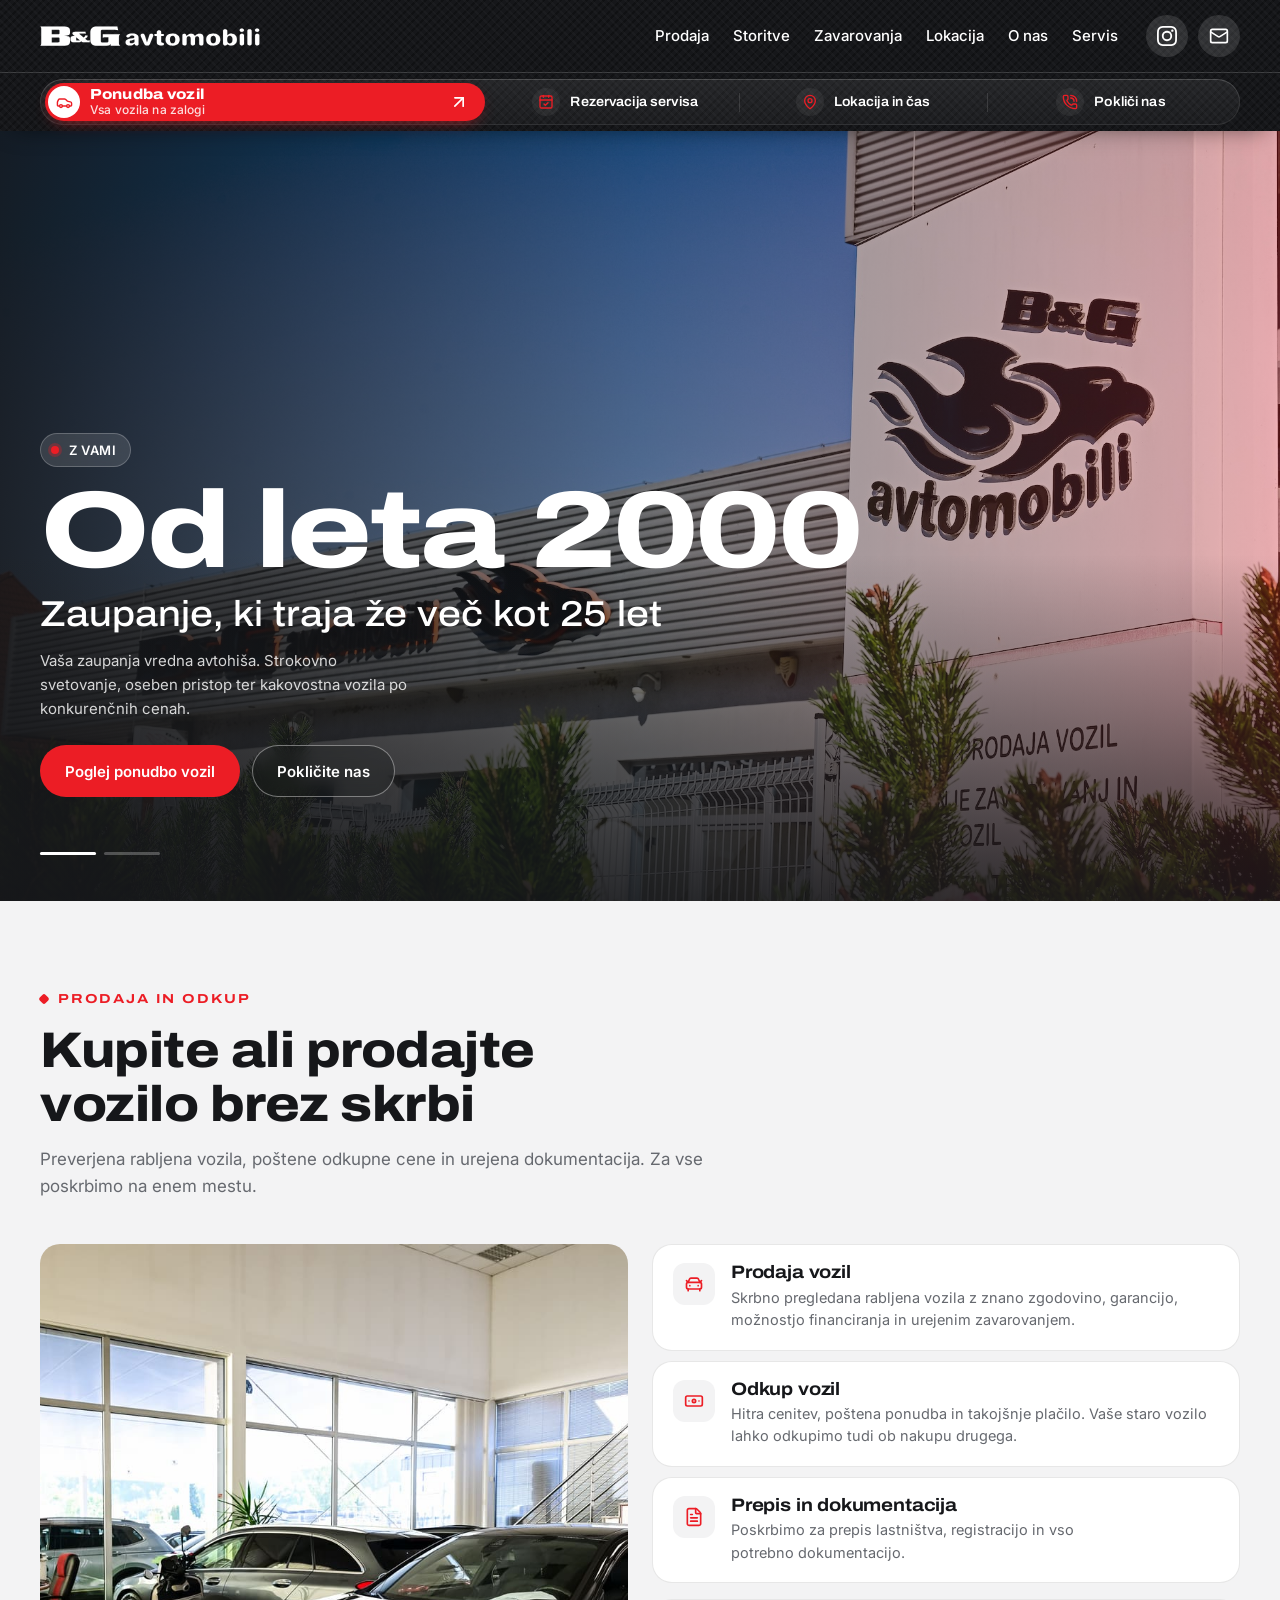
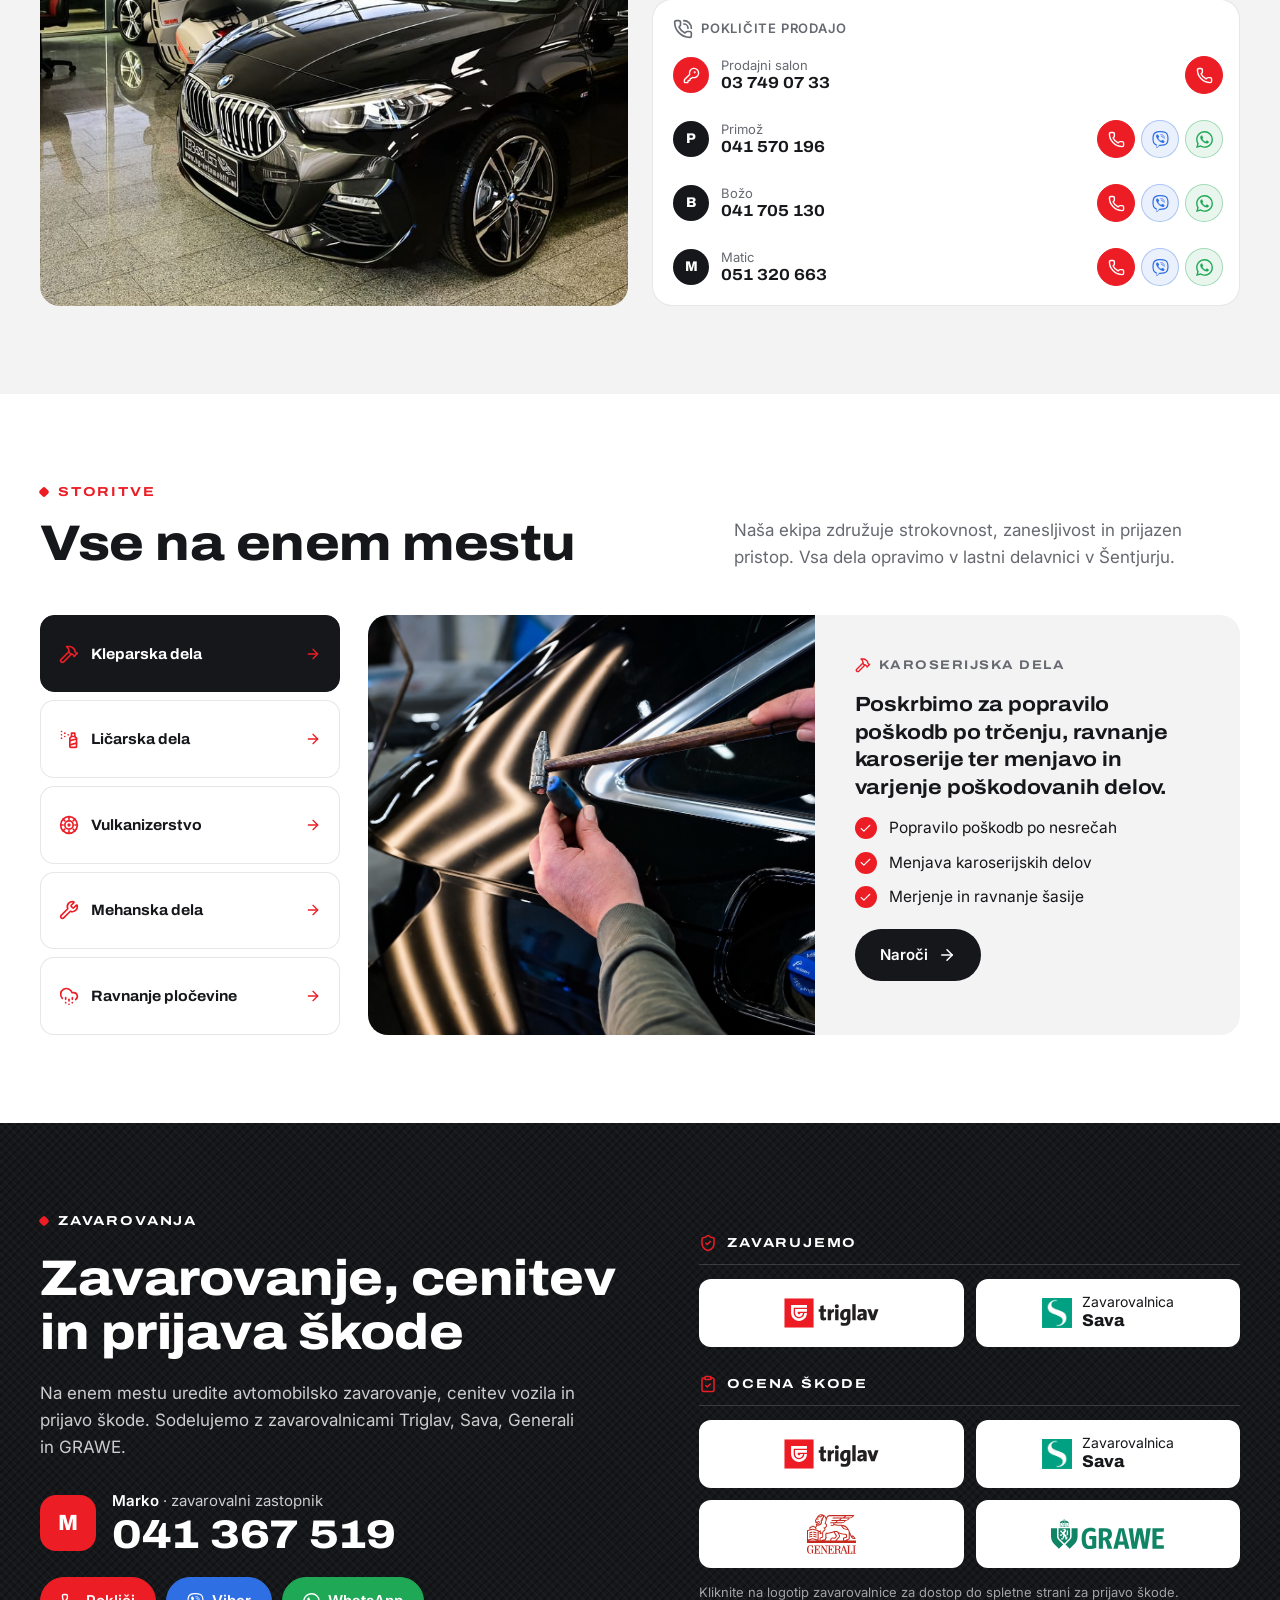
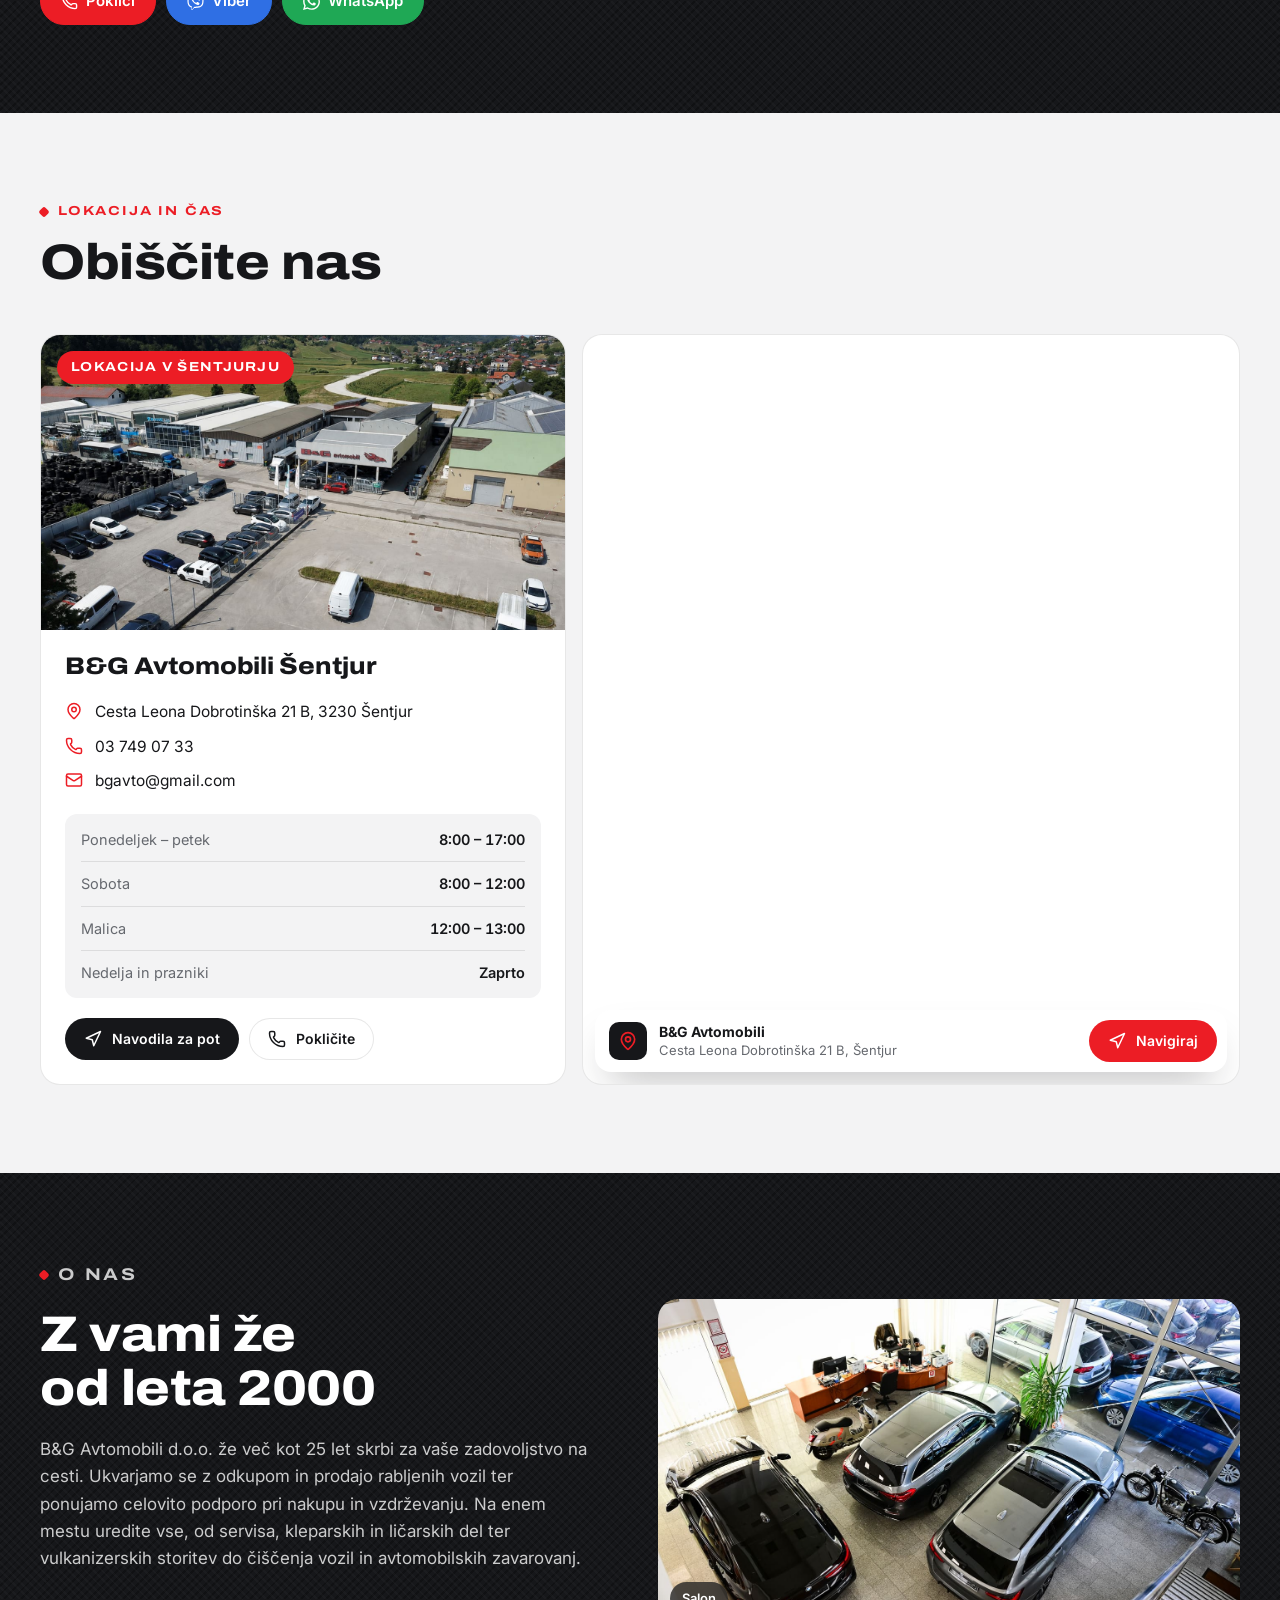
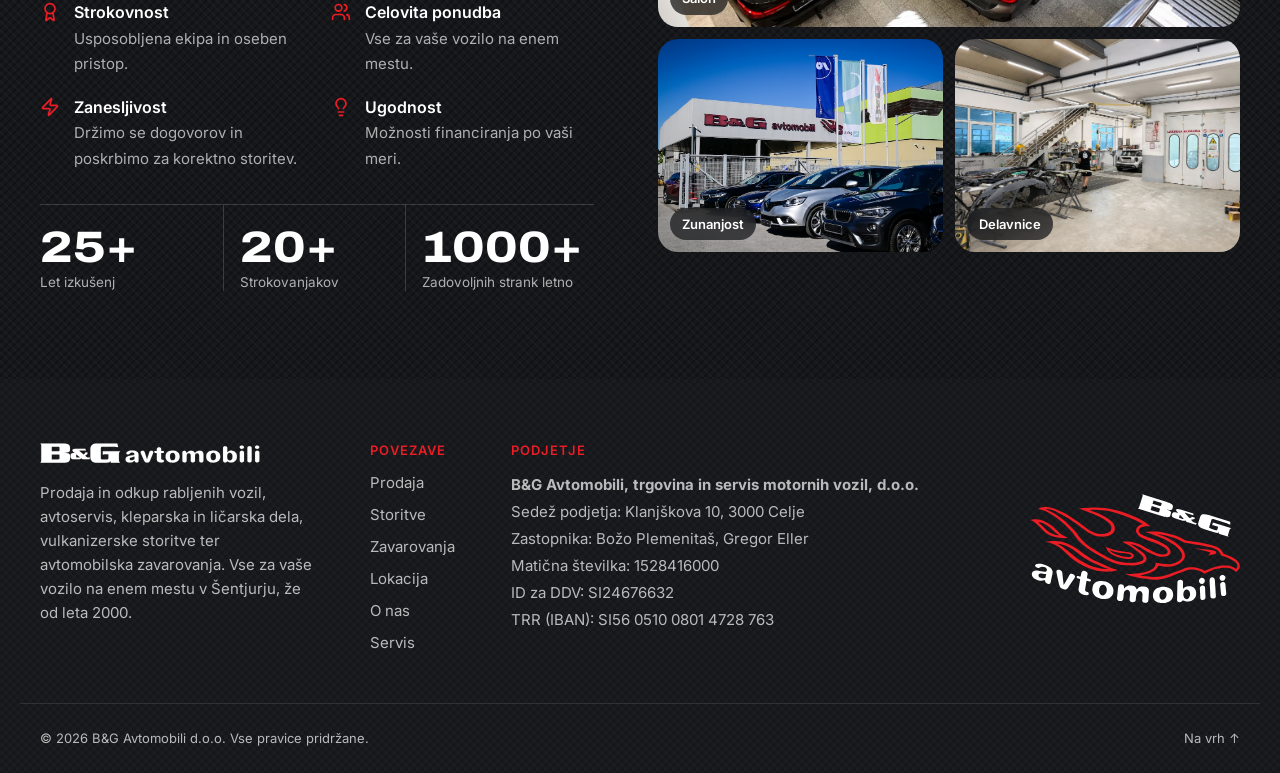
==== index.html @ 56cc9556 "888" ====
<!doctype html>
<html lang="sl">
<head>
  <meta charset="utf-8">
  <meta name="viewport" content="width=device-width, initial-scale=1">
  <title>B&amp;G Avtomobili Šentjur – prodaja, odkup, servis in zavarovanja vozil</title>
  <meta name="description" content="B&amp;G Avtomobili, Šentjur: prodaja in odkup vozil, servis, diagnostika, pnevmatike, kleparstvo in ličarstvo ter avtomobilska zavarovanja. Cesta Leona Dobrotinška 21 B, 3230 Šentjur.">
  <meta name="theme-color" content="#16171a">
  <link rel="icon" href="favicon.svg" type="image/svg+xml">
  <link rel="icon" href="favicon-32.png" sizes="32x32" type="image/png">
  <link rel="apple-touch-icon" href="apple-touch-icon.png">
  <link rel="preconnect" href="https://fonts.googleapis.com">
  <link rel="preconnect" href="https://fonts.gstatic.com" crossorigin>
  <link href="https://fonts.googleapis.com/css2?family=Archivo:wdth,wght@100..125,400..900&family=Inter:wght@400;500;600&display=swap" rel="stylesheet">
  <link rel="preload" as="image" href="img/hero-start.jpg">
  <link rel="stylesheet" href="css/styles.css?v=7">
</head>
<body>
  <a class="skip" href="#vsebina">Preskoči na vsebino</a>

  <div class="top">
    <!-- MENU -->
    <header class="site-header">
      <div class="container header-inner">
        <a href="index.html" class="brand" aria-label="B&amp;G Avtomobili – domov">
          <img src="img/bg-logo.svg" alt="B&amp;G Avtomobili" width="220" height="20">
        </a>

        <input type="checkbox" id="nav-toggle" class="nav-toggle" aria-label="Odpri meni">
        <label for="nav-toggle" class="nav-burger" aria-hidden="true"><span></span><span></span></label>

        <nav class="site-nav" aria-label="Glavna navigacija">
          <ul>
            <li><a href="#prodaja">Prodaja</a></li>
            <li><a href="#storitve">Storitve</a></li>
            <li><a href="#zavarovanja">Zavarovanja</a></li>
            <li><a href="#lokacija">Lokacija</a></li>
            <li><a href="#o-nas">O nas</a></li>
            <li><a href="servis.html">Servis</a></li>
          </ul>
          <div class="nav-social">
            <a href="https://www.instagram.com/bg_avtomobili/" class="nav-ig" target="_blank" rel="noopener noreferrer" aria-label="B&amp;G Avtomobili na Instagramu">
              <span class="nav-ig__icon"><span class="i i-instagram" aria-hidden="true"></span></span>
              <span class="nav-ig__label">Instagram</span>
            </a>
            <a href="mailto:bgavto@gmail.com" class="nav-ig" aria-label="Pišite nam po e-pošti">
              <span class="nav-ig__icon"><span class="i i-mail" aria-hidden="true"></span></span>
              <span class="nav-ig__label">E-pošta</span>
            </a>
          </div>
        </nav>
      </div>
    </header>

    <!-- TRAY -->
    <nav class="tray" aria-label="Hitre povezave">
      <div class="container tray__inner">
        <a class="tray__item tray__item--main" href="https://www.avto.net/_DEALERPAGES/results.asp?broker=1112&amp;star=&amp;izpis=1&amp;oglasrubrika=1&amp;oblika=0" target="_blank" rel="noopener noreferrer">
          <span class="tray__icon"><span class="i i-car" aria-hidden="true"></span></span>
          <span class="tray__text">
            <span class="tray__label">Ponudba vozil</span>
            <span class="tray__sub">Vsa vozila na zalogi</span>
          </span>
          <span class="i i-arrow-up-right tray__arrow" aria-hidden="true"></span>
        </a>
        <a class="tray__item" href="servis.html#narocilo">
          <span class="tray__icon"><span class="i i-calendar-check" aria-hidden="true"></span></span>
          <span class="tray__label">Rezervacija servisa</span>
        </a>
        <a class="tray__item" href="#lokacija">
          <span class="tray__icon"><span class="i i-map-pin" aria-hidden="true"></span></span>
          <span class="tray__label">Lokacija in čas</span>
        </a>
        <a class="tray__item" href="tel:+38637490733">
          <span class="tray__icon"><span class="i i-phone-call" aria-hidden="true"></span></span>
          <span class="tray__label">Pokliči nas</span>
        </a>
      </div>
    </nav>
  </div>

  <main id="vsebina">
    <!-- HERO -->
    <section class="hero" aria-label="Aktualna ponudba">
      <h1 class="sr-only">B&amp;G Avtomobili – prodaja, odkup, servis in zavarovanja vozil v Šentjurju</h1>

      <div class="slides">
        <article class="slide slide-1 is-active" id="hero-slide-1" aria-roledescription="slide" aria-label="1 od 2">
          <img class="slide-img" src="img/hero-start.jpg" alt="" width="1024" height="1024" fetchpriority="high">
          <div class="slide-tint" aria-hidden="true"></div>
          <div class="container slide-content">
            <p class="slide-eyebrow"><span class="pulse-dot" aria-hidden="true"></span>Z vami</p>
            <p class="slide-title">Od leta 2000</p>
            <p class="slide-price">Zaupanje, ki traja že več kot 25 let</p>
            <p class="slide-note">Vaša zaupanja vredna avtohiša. Strokovno svetovanje, oseben pristop ter kakovostna vozila po konkurenčnih cenah.</p>
            <div class="slide-actions">
              <a href="https://www.avto.net/_DEALERPAGES/results.asp?broker=1112&amp;star=&amp;izpis=1&amp;oglasrubrika=1&amp;oblika=0" target="_blank" rel="noopener noreferrer" class="btn btn--red">Poglej ponudbo vozil</a>
              <a href="tel:+38637490733" class="btn btn--ghost">Pokličite nas</a>
            </div>
          </div>
        </article>

        <article class="slide slide-2" id="hero-slide-2" aria-roledescription="slide" aria-label="2 od 2">
          <img class="slide-img" src="img/hero-compact.jpg" alt="" width="1024" height="1024" loading="lazy">
          <div class="slide-tint" aria-hidden="true"></div>
          <div class="container slide-content">
            <p class="slide-eyebrow"><span class="pulse-dot" aria-hidden="true"></span>Novosti</p>
            <p class="slide-title">Nova spletna stran</p>
            <p class="slide-price">V <strong>koraku</strong> s časom</p>
            <p class="slide-note">Sledimo novostim in izboljšujemo vašo izkušnjo, tudi na spletu.</p>
            <div class="slide-actions">
              <a href="https://www.avto.net/_DEALERPAGES/results.asp?broker=1112&amp;star=&amp;izpis=1&amp;oglasrubrika=1&amp;oblika=0" target="_blank" rel="noopener noreferrer" class="btn btn--red">Poglej ponudbo vozil</a>
              <a href="mailto:info@bg-avtomobili.si?subject=Pohvale in Predlogi" class="btn btn--ghost">Pišite nam</a>

            </div>
          </div>
        </article>
      </div>

      <div class="container hero-progress" role="group" aria-label="Izberi sliko">
        <button type="button" class="bar is-active" aria-controls="hero-slide-1" aria-current="true" aria-label="Prikaži 1. sliko"><i></i></button>
        <button type="button" class="bar" aria-controls="hero-slide-2" aria-label="Prikaži 2. sliko"><i></i></button>
      </div>
    </section>

    <!-- PRODAJA + KLICI -->
    <section id="prodaja" class="section section--soft" aria-labelledby="prodaja-title">
      <div class="container">
        <header class="section__head">
          <p class="eyebrow"><span class="dot" aria-hidden="true"></span>Prodaja in odkup</p>
          <h2 id="prodaja-title" class="section__title">Kupite ali prodajte vozilo brez skrbi</h2>
          <p class="section__lead">Preverjena rabljena vozila, poštene odkupne cene in urejena dokumentacija. Za vse poskrbimo na enem mestu.</p>
        </header>

        <div class="sales">
          <figure class="sales__media">
            <img src="img/prodaja.jpg" alt="Prodajni salon B&amp;G Avtomobili z vozili" width="1400" height="933" loading="lazy" decoding="async">
          </figure>

          <div class="sales__side">
          <div class="sales__cards">
            <article class="mini">
              <span class="mini__icon"><span class="i i-car-front" aria-hidden="true"></span></span>
              <div>
                <h3>Prodaja vozil</h3>
                <p>Skrbno pregledana rabljena vozila z znano zgodovino, garancijo, možnostjo financiranja in urejenim zavarovanjem.</p>
              </div>
            </article>
            <article class="mini">
              <span class="mini__icon"><span class="i i-banknote" aria-hidden="true"></span></span>
              <div>
                <h3>Odkup vozil</h3>
                <p>Hitra cenitev, poštena ponudba in takojšnje plačilo. Vaše staro vozilo lahko odkupimo tudi ob nakupu drugega.</p>
              </div>
            </article>
            <article class="mini">
              <span class="mini__icon"><span class="i i-file-text" aria-hidden="true"></span></span>
              <div>
                <h3>Prepis in dokumentacija</h3>
                <p>Poskrbimo za prepis lastništva, registracijo in vso potrebno dokumentacijo.</p>
              </div>
            </article>
          </div>

        <div class="calls">
          <p class="calls__title"><span class="i i-phone-call" aria-hidden="true"></span>Pokličite prodajo</p>
          <ul class="calls__list">
            <li class="call call--salon">
              <span class="call__avatar"><span class="i i-key-round" aria-hidden="true"></span></span>
              <span class="call__who">
                <span class="call__role">Prodajni salon</span>
                <a class="call__num" href="tel:+38637490733">03 749 07 33</a>
              </span>
              <span class="call__acts">
                <a class="ico ico--call" href="tel:+38637490733" aria-label="Pokliči prodajni salon"><span class="i i-phone" aria-hidden="true"></span></a>
              </span>
            </li>
            <li class="call">
              <span class="call__avatar" aria-hidden="true">P</span>
              <span class="call__who">
                <span class="call__role">Primož</span>
                <a class="call__num" href="tel:+38641570196">041 570 196</a>
              </span>
              <span class="call__acts">
                <a class="ico ico--call" href="tel:+38641570196" aria-label="Pokliči Primoža"><span class="i i-phone" aria-hidden="true"></span></a>
                <a class="ico ico--viber" href="viber://chat?number=%2B38641570196" aria-label="Viber – Primož"><span class="i i-viber" aria-hidden="true"></span></a>
                <a class="ico ico--wa" href="https://wa.me/38641570196" target="_blank" rel="noopener noreferrer" aria-label="WhatsApp – Primož"><span class="i i-whatsapp" aria-hidden="true"></span></a>
              </span>
            </li>
            <li class="call">
              <span class="call__avatar" aria-hidden="true">B</span>
              <span class="call__who">
                <span class="call__role">Božo</span>
                <a class="call__num" href="tel:+38641705130">041 705 130</a>
              </span>
              <span class="call__acts">
                <a class="ico ico--call" href="tel:+38641705130" aria-label="Pokliči Boža"><span class="i i-phone" aria-hidden="true"></span></a>
                <a class="ico ico--viber" href="viber://chat?number=%2B38641705130" aria-label="Viber – Božo"><span class="i i-viber" aria-hidden="true"></span></a>
                <a class="ico ico--wa" href="https://wa.me/38641705130" target="_blank" rel="noopener noreferrer" aria-label="WhatsApp – Božo"><span class="i i-whatsapp" aria-hidden="true"></span></a>
              </span>
            </li>
            <li class="call">
              <span class="call__avatar" aria-hidden="true">M</span>
              <span class="call__who">
                <span class="call__role">Matic</span>
                <a class="call__num" href="tel:+38651320663">051 320 663</a>
              </span>
              <span class="call__acts">
                <a class="ico ico--call" href="tel:+38651320663" aria-label="Pokliči Matica"><span class="i i-phone" aria-hidden="true"></span></a>
                <a class="ico ico--viber" href="viber://chat?number=%2B38651320663" aria-label="Viber – Matic"><span class="i i-viber" aria-hidden="true"></span></a>
                <a class="ico ico--wa" href="https://wa.me/38651320663" target="_blank" rel="noopener noreferrer" aria-label="WhatsApp – Matic"><span class="i i-whatsapp" aria-hidden="true"></span></a>
              </span>
            </li>
          </ul>
        </div>
          </div>
        </div>
      </div>
    </section>

    <!-- STORITVE (8) -->
    <section id="storitve" class="section" aria-labelledby="storitve-title">
      <div class="container">
        <header class="section__head section__head--split">
          <div class="section__head">
            <p class="eyebrow"><span class="dot" aria-hidden="true"></span>Storitve</p>
            <h2 id="storitve-title" class="section__title">Vse na enem mestu</h2>
          </div>
          <p class="section__lead">Naša ekipa združuje strokovnost, zanesljivost in prijazen pristop. Vsa dela opravimo v lastni delavnici v Šentjurju.</p>
        </header>

        <div class="nav-svc">
          <fieldset class="nav-svc__tabs">
            <legend class="sr-only">Izberite storitev</legend>
            <input type="radio" name="svc" id="svc-1" class="sr-only" checked>
            <label for="svc-1"><span class="i i-hammer" aria-hidden="true"></span><span>Kleparska dela</span><span class="i i-arrow-right tab-arrow" aria-hidden="true"></span></label>
            <input type="radio" name="svc" id="svc-2" class="sr-only">
            <label for="svc-2"><span class="i i-spray-can" aria-hidden="true"></span><span>Ličarska dela</span><span class="i i-arrow-right tab-arrow" aria-hidden="true"></span></label>
            <input type="radio" name="svc" id="svc-3" class="sr-only">
            <label for="svc-3"><span class="i i-tire" aria-hidden="true"></span><span>Vulkanizerstvo</span><span class="i i-arrow-right tab-arrow" aria-hidden="true"></span></label>
            <input type="radio" name="svc" id="svc-4" class="sr-only">
            <label for="svc-4"><span class="i i-wrench" aria-hidden="true"></span><span>Mehanska dela</span><span class="i i-arrow-right tab-arrow" aria-hidden="true"></span></label>
            <input type="radio" name="svc" id="svc-5" class="sr-only">
            <label for="svc-5"><span class="i i-cloud-hail" aria-hidden="true"></span><span>Ravnanje pločevine</span><span class="i i-arrow-right tab-arrow" aria-hidden="true"></span></label>
          </fieldset>

          <div class="nav-svc__panels">
            <article class="svc-panel svc-panel--1">
              <img src="img/kleparska-dela.jpg" alt="Klepar obdeluje pločevino na avtu" width="1400" height="933" loading="lazy" decoding="async">
              <div class="svc-panel__body">
                <p class="svc-panel__meta"><span class="i i-hammer" aria-hidden="true"></span>Karoserijska dela</p>
                <h3>Poskrbimo za popravilo poškodb po trčenju, ravnanje karoserije ter menjavo in varjenje poškodovanih delov.</h3>
                <ul class="checks">
                  <li><span class="check-mark"><span class="i i-check" aria-hidden="true"></span></span>Popravilo poškodb po nesrečah</li>
                  <li><span class="check-mark"><span class="i i-check" aria-hidden="true"></span></span>Menjava karoserijskih delov</li>
                  <li><span class="check-mark"><span class="i i-check" aria-hidden="true"></span></span>Merjenje in ravnanje šasije</li>

                </ul>
                <a href="servis.html#narocilo" class="btn btn--dark">Naroči<span class="i i-arrow-right" aria-hidden="true"></span></a>
              </div>
            </article>

            <article class="svc-panel svc-panel--2">
              <img src="img/licarska-dela.jpg" alt="Ličarska dela za vaš avtomobil" width="933" height="1400" loading="lazy" decoding="async">
              <div class="svc-panel__body">
                <p class="svc-panel__meta"><span class="i i-spray-can" aria-hidden="true"></span>Avtoličarska dela</p>
                <h3>Lakiranje v sodobni lakirni komori z natančnim ujemanjem originalnega odtenka in skrbno končno obdelavo.</h3>
                <ul class="checks">
                  <li><span class="check-mark"><span class="i i-check" aria-hidden="true"></span></span>Delno in celotno lakiranje vozil</li>
                  <li><span class="check-mark"><span class="i i-check" aria-hidden="true"></span></span>Računalniško mešanje barv</li>
                  <li><span class="check-mark"><span class="i i-check" aria-hidden="true"></span></span>Poliranje in zaščita laka</li>

                </ul>
                <a href="servis.html#narocilo" class="btn btn--dark">Naroči<span class="i i-arrow-right" aria-hidden="true"></span></a>
              </div>
            </article>

            <article class="svc-panel svc-panel--3">
              <img src="img/vulkanizerstvo.jpg" alt="Platišča z zimskimi pnevmatikami v hotelu za pnevmatike" width="933" height="1400" loading="lazy" decoding="async">
              <div class="svc-panel__body">
                <p class="svc-panel__meta"><span class="i i-tire" aria-hidden="true"></span>Vulkanizerske storitve</p>
                <h3>Poskrbimo za varne in zanesljive pnevmatike v vseh letnih časih.</h3>
                <ul class="checks">
                  <li><span class="check-mark"><span class="i i-check" aria-hidden="true"></span></span>Sezonska menjava in centriranje</li>
                  <li><span class="check-mark"><span class="i i-check" aria-hidden="true"></span></span>Popravilo predrtih pnevmatik</li>
                  <li><span class="check-mark"><span class="i i-check" aria-hidden="true"></span></span>Prodaja novih pnevmatik</li>

                </ul>
                <a href="servis.html#narocilo" class="btn btn--dark">Naroči<span class="i i-arrow-right" aria-hidden="true"></span></a>
              </div>
            </article>

            <article class="svc-panel svc-panel--4">
              <img src="img/mehanska-dela.jpg" alt="Razna mehanska dela za vaš avto" width="1050" height="1400" loading="lazy" decoding="async">
              <div class="svc-panel__body">
                <p class="svc-panel__meta"><span class="i i-wrench" aria-hidden="true"></span>Mehanska dela</p>
                <h3>Vzdrževanje in zanesljiva popravila vašega vozila s sodobno diagnostiko in kakovostnimi nadomestnimi deli.</h3>
                <ul class="checks">
                  <li><span class="check-mark"><span class="i i-check" aria-hidden="true"></span></span>Redni in izredni servisi</li>
                  <li><span class="check-mark"><span class="i i-check" aria-hidden="true"></span></span>Diagnostika in odpravljanje napak</li>
                  <li><span class="check-mark"><span class="i i-check" aria-hidden="true"></span></span>Raznovrstna popravila po naročilu</li>

                </ul>
                <a href="servis.html#narocilo" class="btn btn--dark">Naroči<span class="i i-arrow-right" aria-hidden="true"></span></a>
              </div>
            </article>

            <article class="svc-panel svc-panel--5">
              <img src="img/toca.jpg" alt="Hladno ravnanje pločevine po toči na karoseriji vozila" width="1400" height="933" loading="lazy" decoding="async">
              <div class="svc-panel__body">
                <p class="svc-panel__meta"><span class="i i-cloud-hail" aria-hidden="true"></span>Hladno ravnanje pločevine</p>
                <h3>Udrtine po toči odpravimo brez lakiranja, hitro in natančno, brez poseganja v originalni lak vašega vozila.</h3>
                <ul class="checks">
                  <li><span class="check-mark"><span class="i i-check" aria-hidden="true"></span></span>Ohranjanje tovarniškega laka</li>
                  <li><span class="check-mark"><span class="i i-check" aria-hidden="true"></span></span>Brez kitanja in lakiranja</li>
                  <li><span class="check-mark"><span class="i i-check" aria-hidden="true"></span></span>Ohranitev vrednosti vozila</li>
                </ul>
                <a href="servis.html#narocilo" class="btn btn--dark">Naroči<span class="i i-arrow-right" aria-hidden="true"></span></a>
              </div>
            </article>
          </div>
        </div>
      </div>
    </section>

    <!-- ZAVAROVANJA (5) -->
    <section id="zavarovanja" class="section section--carbon" aria-labelledby="zavarovanja-title">
      <div class="container insure">
        <div class="insure__text">
          <p class="eyebrow eyebrow--light"><span class="dot" aria-hidden="true"></span>Zavarovanja</p>
          <h2 id="zavarovanja-title" class="section__title">Zavarovanje, cenitev in prijava škode</h2>
          <p class="insure__lead">Na enem mestu uredite avtomobilsko zavarovanje, cenitev vozila in prijavo škode. Sodelujemo z zavarovalnicami Triglav, Sava, Generali in GRAWE.</p>

          <div class="agent">
            <span class="agent__avatar" aria-hidden="true">M</span>
            <div>
              <p class="agent__name"><strong>Marko</strong> · zavarovalni zastopnik</p>
              <p class="agent__num"><a href="tel:+38641367519">041 367 519</a></p>
            </div>
          </div>

          <div class="insure__actions">
            <a class="act act--call" href="tel:+38641367519"><span class="i i-phone" aria-hidden="true"></span>Pokliči</a>
            <a class="act act--viber" href="viber://chat?number=%2B38641367519"><span class="i i-viber" aria-hidden="true"></span>Viber</a>
            <a class="act act--wa" href="https://wa.me/38641367519" target="_blank" rel="noopener noreferrer"><span class="i i-whatsapp" aria-hidden="true"></span>WhatsApp</a>
          </div>
        </div>

        <div class="insure__partners">
          <div class="partner-group">
            <h3 class="insure__partners-label"><span class="i i-shield-check" aria-hidden="true"></span>Zavarujemo</h3>
            <ul class="partners">
              <li>
                <a class="partner" href="https://www.triglav.si/zavarovanja/avtomobilska-zavarovanja" target="_blank" rel="noopener noreferrer">
                  <img src="img/triglav.svg" alt="Zavarovalnica Triglav – avtomobilska zavarovanja" loading="lazy" decoding="async">
                </a>
              </li>
              <li>
                <a class="partner partner--sava" href="https://www.zav-sava.si/zavarovanja-in-asistence/zavarovanja/nikoli-sami-v-avtu/" target="_blank" rel="noopener noreferrer">
                  <span class="partner__logo"><img src="img/sava.png" alt="" width="36" height="36" loading="lazy" decoding="async"><span>Zavarovalnica <strong>Sava</strong></span></span>
                </a>
              </li>
            </ul>
          </div>

          <div class="partner-group">
            <h3 class="insure__partners-label"><span class="i i-clipboard-check" aria-hidden="true"></span>Ocena škode</h3>
            <ul class="partners">
              <li>
                <a class="partner partner--claim" href="https://www.triglav.si/skode" target="_blank" rel="noopener noreferrer" aria-label="Triglav – ocena škode (nov zavihek)">
                  <img src="img/triglav.svg" alt="" loading="lazy" decoding="async">
                </a>
              </li>
              <li>
                <a class="partner partner--claim partner--sava" href="https://www.zav-sava.si/prijava-skode" target="_blank" rel="noopener noreferrer" aria-label="Sava – ocena škode (nov zavihek)">
                  <span class="partner__logo"><img src="img/sava.png" alt="" width="36" height="36" loading="lazy" decoding="async"><span>Zavarovalnica <strong>Sava</strong></span></span>
                </a>
              </li>
              <li>
                <a class="partner partner--claim" href="https://www.generali.si/prijava-skode" target="_blank" rel="noopener noreferrer" aria-label="Generali – ocena škode (nov zavihek)">
                  <img src="img/generali.svg" alt="" class="partner__img--tall" loading="lazy" decoding="async">
                </a>
              </li>
              <li>
                <a class="partner partner--claim" href="https://www.grawe.si/prijava-skode" target="_blank" rel="noopener noreferrer" aria-label="Grawe – ocena škode (nov zavihek)">
                  <img src="img/grawe.svg" alt="" loading="lazy" decoding="async">
                </a>
              </li>
            </ul>
            <p class="partners__note">Kliknite na logotip zavarovalnice za dostop do spletne strani za prijavo škode.</p>
          </div>
        </div>
      </div>
    </section>

    <!-- LOKACIJA IN ČAS -->
    <section id="lokacija" class="section section--soft" aria-labelledby="lokacija-title">
      <div class="container">
        <header class="section__head">
          <p class="eyebrow"><span class="dot" aria-hidden="true"></span>Lokacija in čas</p>
          <h2 id="lokacija-title" class="section__title">Obiščite nas</h2>
        </header>

        <div class="location">
          <article class="loc">
            <div class="loc__media">
              <img src="img/lokacija.jpg" alt="Prodajno-servisni center B&amp;G Avtomobili v Šentjurju" width="1400" height="1050" loading="lazy" decoding="async">
              <span class="loc__city">Lokacija v Šentjurju</span>
            </div>
            <div class="loc__body">
              <h3 class="loc__name">B&amp;G Avtomobili Šentjur</h3>
              <ul class="loc__list">
                <li><span class="i i-map-pin" aria-hidden="true"></span><address>Cesta Leona Dobrotinška 21 B, 3230 Šentjur</address></li>
                <li><span class="i i-phone" aria-hidden="true"></span><a href="tel:+38637490733">03 749 07 33</a></li>
                <li><span class="i i-mail" aria-hidden="true"></span><a href="mailto:bgavto@gmail.com">bgavto@gmail.com</a></li>
              </ul>
              <dl class="hours">
                <div><dt>Ponedeljek – petek</dt><dd>8:00 – 17:00</dd></div>
                <div><dt>Sobota</dt><dd>8:00 – 12:00</dd></div>
                <div><dt>Malica</dt><dd>12:00 – 13:00</dd></div>
                <div><dt>Nedelja in prazniki</dt><dd>Zaprto</dd></div>
              </dl>
              <div class="loc__actions">
                <a class="btn btn--dark btn--sm" href="https://www.google.com/maps/dir/?api=1&amp;destination=Cesta+Leona+Dobrotin%C5%A1ka+21B%2C+3230+%C5%A0entjur&amp;travelmode=driving" target="_blank" rel="noopener noreferrer"><span class="i i-navigation" aria-hidden="true"></span>Navodila za pot</a>
                <a class="btn btn--line btn--sm" href="tel:+38637490733"><span class="i i-phone" aria-hidden="true"></span>Pokličite</a>
              </div>
            </div>
          </article>

          <div class="location__map">
            <iframe title="Zemljevid lokacije B&amp;G Avtomobili Šentjur" src="https://maps.google.com/maps?q=Cesta%20Leona%20Dobrotin%C5%A1ka%2021B%2C%203230%20%C5%A0entjur&amp;z=15&amp;output=embed" loading="lazy" referrerpolicy="no-referrer"></iframe>
            <div class="map-nav">
              <div class="map-nav__info">
                <span class="map-nav__pin"><span class="i i-map-pin" aria-hidden="true"></span></span>
                <span><strong>B&amp;G Avtomobili</strong><small>Cesta Leona Dobrotinška 21 B, Šentjur</small></span>
              </div>
              <div class="map-nav__actions">
                <a class="btn btn--red btn--sm" href="https://www.google.com/maps/dir/?api=1&amp;destination=Cesta+Leona+Dobrotin%C5%A1ka+21B%2C+3230+%C5%A0entjur&amp;travelmode=driving" target="_blank" rel="noopener noreferrer"><span class="i i-navigation" aria-hidden="true"></span>Navigiraj</a>
              </div>
            </div>
          </div>
        </div>
      </div>
    </section>

    <!-- O NAS -->
    <section id="o-nas" class="section section--carbon" aria-labelledby="onas-title">
      <div class="container about">
        <div class="about__copy">
          <p class="eyebrow eyebrow--light"><span class="dot" aria-hidden="true"></span>O nas</p>
          <h2 id="onas-title" class="section__title">Z vami že od leta 2000</h2>
          <p>B&amp;G Avtomobili d.o.o. že več kot 25 let skrbi za vaše zadovoljstvo na cesti. Ukvarjamo se z odkupom in prodajo rabljenih vozil ter ponujamo celovito podporo pri nakupu in vzdrževanju. Na enem mestu uredite vse, od servisa, kleparskih in ličarskih del ter vulkanizerskih storitev do čiščenja vozil in avtomobilskih zavarovanj.</p>


          <ul class="values">
            <li><span class="i i-award" aria-hidden="true"></span><div><strong>Strokovnost</strong><span>Usposobljena ekipa in oseben pristop.</span></div></li>
            <li><span class="i i-users" aria-hidden="true"></span><div><strong>Celovita ponudba</strong><span>Vse za vaše vozilo na enem mestu.</span></div></li>
            <li><span class="i i-zap" aria-hidden="true"></span><div><strong>Zanesljivost</strong><span>Držimo se dogovorov in poskrbimo za korektno storitev.</span></div></li>
            <li><span class="i i-lightbulb" aria-hidden="true"></span><div><strong>Ugodnost</strong><span>Možnosti financiranja po vaši meri.</span></div></li>
          </ul>

          <dl class="stats">
            <div><dt>Let izkušenj</dt><dd>25+</dd></div>
            <div><dt>Strokovanjakov</dt><dd>20+</dd></div>
            <div><dt>Zadovoljnih strank letno</dt><dd>1000+</dd></div>
          </dl>
        </div>

        <div class="gallery">
          <figure class="g-a">
            <img src="img/salon.jpg" alt="Notranjost prodajnega salona z vozili" width="1400" height="933" loading="lazy" decoding="async">
            <figcaption>Salon</figcaption>
          </figure>
          <figure class="g-b">
            <img src="img/zunanjost.jpg" alt="Zunanjost prodajno-servisnega centra ob mraku" width="1400" height="1050" loading="lazy" decoding="async">
            <figcaption>Zunanjost</figcaption>
          </figure>
          <figure class="g-c">
            <img src="img/delavnice.jpg" alt="Naše modereno opremljene delavnice" width="1400" height="1050" loading="lazy" decoding="async">
            <figcaption>Delavnice</figcaption>
          </figure>
        </div>
      </div>
    </section>
  </main>

  <!-- FOOTER -->
  <footer class="site-footer">
    <div class="container footer-grid">
      <div class="footer-brand">
        <img src="img/bg-logo.svg" alt="B&amp;G Avtomobili" width="220" height="20" class="logo-invert" loading="lazy">
        <p>Prodaja in odkup rabljenih vozil, avtoservis, kleparska in ličarska dela, vulkanizerske storitve ter avtomobilska zavarovanja. Vse za vaše vozilo na enem mestu v Šentjurju, že od leta 2000.</p>
      </div>
      <nav aria-label="Noga strani">
        <h2 class="footer-title">Povezave</h2>
        <ul>
          <li><a href="#prodaja">Prodaja</a></li>
          <li><a href="#storitve">Storitve</a></li>
          <li><a href="#zavarovanja">Zavarovanja</a></li>
          <li><a href="#lokacija">Lokacija</a></li>
          <li><a href="#o-nas">O nas</a></li>
          <li><a href="servis.html">Servis</a></li>


        </ul>
      </nav>
      <address>
        <h2 class="footer-title">Podjetje</h2>
        <strong>B&amp;G Avtomobili, trgovina in servis motornih vozil, d.o.o.</strong><br>
        Sedež podjetja: Klanjškova 10, 3000 Celje<br>
        Zastopnika: Božo Plemenitaš, Gregor Eller<br>
        Matična številka: 1528416000<br>
        ID za DDV: SI24676632<br>
        TRR (IBAN): SI56 0510 0801 4728 763
      </address>
      <div class="footer-phoenix">
        <img src="img/bg-phoenix-light.svg" alt="" width="1095" height="568" loading="lazy">
      </div>
    </div>
    <div class="container footer-bottom">
      <p>© 2026 B&amp;G Avtomobili d.o.o. Vse pravice pridržane.</p>
      <a href="#vsebina">Na vrh ↑</a>
    </div>
  </footer>
  <script data-goatcounter="https://bgavtomobili.goatcounter.com/count"
          async src="//gc.zgo.at/count.js"></script>
  <script src="js/hero.js" defer></script>
</body>
</html>
---- css/styles.css ----
/* ==========================================================================
   B&G Avtomobili — Šentjur
   Combined static site: header/hero/footer (1), tray, sales, insurance,
   location (5), services navigator + location card (8), about (4 + 2).
   ========================================================================== */

:root {
  --carbon: #16171a;
  --red: #ec1d25;
  --white: #ffffff;
  --soft: #f3f3f4;
  --muted: #66696f;
  --whatsapp: #1fa855;
  --viber: #2f6fe4;

  --line: color-mix(in srgb, var(--carbon) 10%, transparent);
  --line-light: color-mix(in srgb, var(--white) 16%, transparent);
  --radius: 20px;
  --radius-sm: 12px;
  --header-h: 72px;
  --tray-h: 68px;
  --top-h: calc(var(--header-h) + var(--tray-h));
  --font-head: "Archivo", system-ui, sans-serif;
  --font-body: "Inter", system-ui, sans-serif;
  --ease: cubic-bezier(0.22, 1, 0.36, 1);
  --slide-dur: 7s;
  --carbon-weave:
    repeating-linear-gradient(45deg, #ffffff06 0 2px, transparent 2px 6px),
    repeating-linear-gradient(-45deg, #00000040 0 2px, transparent 2px 6px),
    var(--carbon);
}

/* ---------- Base ---------- */
*,
*::before,
*::after {
  box-sizing: border-box;
}

html {
  background: var(--white);
  scroll-behavior: smooth;
  scroll-padding-top: calc(var(--top-h) + 8px);
  -webkit-text-size-adjust: 100%;
}

body {
  margin: 0;
  font-family: var(--font-body);
  font-size: 16px;
  line-height: 1.6;
  color: var(--carbon);
  background: var(--white);
  -webkit-font-smoothing: antialiased;
}

img {
  display: block;
  max-width: 100%;
}

a {
  color: inherit;
  text-decoration: none;
}

h1,
h2,
h3,
p,
ul,
ol,
dl,
dd,
figure,
address,
fieldset {
  margin: 0;
  padding: 0;
}

ul,
ol {
  list-style: none;
}

address {
  font-style: normal;
}

fieldset {
  border: 0;
}

h1,
h2,
h3 {
  font-family: var(--font-head);
  font-stretch: 112%;
  line-height: 1.08;
  letter-spacing: -0.01em;
  text-wrap: balance;
}

p {
  text-wrap: pretty;
}

.container {
  width: 100%;
  max-width: 1240px;
  margin-inline: auto;
  padding-inline: 20px;
}

.sr-only {
  position: absolute;
  width: 1px;
  height: 1px;
  margin: -1px;
  padding: 0;
  overflow: hidden;
  clip: rect(0, 0, 0, 0);
  white-space: nowrap;
  border: 0;
}

.skip {
  position: absolute;
  top: -60px;
  left: 12px;
  z-index: 100;
  padding: 10px 16px;
  border-radius: 999px;
  background: var(--red);
  color: var(--white);
}

.skip:focus {
  top: 12px;
}

:focus-visible {
  outline: 3px solid var(--red);
  outline-offset: 3px;
  border-radius: 8px;
}

/* ---------- Icons (CSS mask, Lucide & brand) ---------- */
.i {
  display: inline-block;
  flex: none;
  width: 20px;
  height: 20px;
  background-color: currentColor;
  -webkit-mask-image: var(--i);
  -webkit-mask-position: center;
  -webkit-mask-size: contain;
  -webkit-mask-repeat: no-repeat;
  mask-image: var(--i);
  mask-position: center;
  mask-size: contain;
  mask-repeat: no-repeat;
}

.i-activity { --i: url("data:image/svg+xml,%3Csvg xmlns='http://www.w3.org/2000/svg' width='24' height='24' viewBox='0 0 24 24' fill='none' stroke='%23000' stroke-width='2' stroke-linecap='round' stroke-linejoin='round'%3E%3Cpath d='M22 12h-2.48a2 2 0 0 0-1.93 1.46l-2.35 8.36a.25.25 0 0 1-.48 0L9.24 2.18a.25.25 0 0 0-.48 0l-2.35 8.36A2 2 0 0 1 4.49 12H2'/%3E%3C/svg%3E"); }
.i-arrow-right { --i: url("data:image/svg+xml,%3Csvg class='lucide lucide-arrow-right' xmlns='http://www.w3.org/2000/svg' width='24' height='24' viewBox='0 0 24 24' fill='none' stroke='%23000' stroke-width='2' stroke-linecap='round' stroke-linejoin='round' %3E %3Cpath d='M5 12h14' /%3E %3Cpath d='m12 5 7 7-7 7' /%3E %3C/svg%3E"); }
.i-arrow-up-right { --i: url("data:image/svg+xml,%3Csvg class='lucide lucide-arrow-up-right' xmlns='http://www.w3.org/2000/svg' width='24' height='24' viewBox='0 0 24 24' fill='none' stroke='%23000' stroke-width='2' stroke-linecap='round' stroke-linejoin='round' %3E %3Cpath d='M7 7h10v10' /%3E %3Cpath d='M7 17 17 7' /%3E %3C/svg%3E"); }
.i-award { --i: url("data:image/svg+xml,%3Csvg class='lucide lucide-award' xmlns='http://www.w3.org/2000/svg' width='24' height='24' viewBox='0 0 24 24' fill='none' stroke='%23000' stroke-width='2' stroke-linecap='round' stroke-linejoin='round' %3E %3Cpath d='m15.477 12.89 1.515 8.526a.5.5 0 0 1-.81.47l-3.58-2.687a1 1 0 0 0-1.197 0l-3.586 2.686a.5.5 0 0 1-.81-.469l1.514-8.526' /%3E %3Ccircle cx='12' cy='8' r='6' /%3E %3C/svg%3E"); }
.i-badge-check { --i: url("data:image/svg+xml,%3Csvg class='lucide lucide-badge-check' xmlns='http://www.w3.org/2000/svg' width='24' height='24' viewBox='0 0 24 24' fill='none' stroke='%23000' stroke-width='2' stroke-linecap='round' stroke-linejoin='round' %3E %3Cpath d='M3.85 8.62a4 4 0 0 1 4.78-4.77 4 4 0 0 1 6.74 0 4 4 0 0 1 4.78 4.78 4 4 0 0 1 0 6.74 4 4 0 0 1-4.77 4.78 4 4 0 0 1-6.75 0 4 4 0 0 1-4.78-4.77 4 4 0 0 1 0-6.76Z' /%3E %3Cpath d='m16 9-5.5 5.5L8 12' /%3E %3C/svg%3E"); }
.i-banknote { --i: url("data:image/svg+xml,%3Csvg class='lucide lucide-banknote' xmlns='http://www.w3.org/2000/svg' width='24' height='24' viewBox='0 0 24 24' fill='none' stroke='%23000' stroke-width='2' stroke-linecap='round' stroke-linejoin='round' %3E %3Crect width='20' height='12' x='2' y='6' rx='2' /%3E %3Ccircle cx='12' cy='12' r='2' /%3E %3Cpath d='M6 12h.01M18 12h.01' /%3E %3C/svg%3E"); }
.i-calendar-check { --i: url("data:image/svg+xml,%3Csvg class='lucide lucide-calendar-check' xmlns='http://www.w3.org/2000/svg' width='24' height='24' viewBox='0 0 24 24' fill='none' stroke='%23000' stroke-width='2' stroke-linecap='round' stroke-linejoin='round' %3E %3Cpath d='M8 2v3' /%3E %3Cpath d='M16 2v3' /%3E %3Crect x='3' y='3' width='18' height='18' rx='2' /%3E %3Cpath d='M3 9h18' /%3E %3Cpath d='m9 15 2 2 4-4' /%3E %3C/svg%3E"); }
.i-car-front { --i: url("data:image/svg+xml,%3Csvg class='lucide lucide-car-front' xmlns='http://www.w3.org/2000/svg' width='24' height='24' viewBox='0 0 24 24' fill='none' stroke='%23000' stroke-width='2' stroke-linecap='round' stroke-linejoin='round' %3E %3Cpath d='m21 8-2 2-1.5-3.7A2 2 0 0 0 15.646 5H8.4a2 2 0 0 0-1.903 1.257L5 10 3 8' /%3E %3Cpath d='M7 14h.01' /%3E %3Cpath d='M17 14h.01' /%3E %3Crect width='18' height='8' x='3' y='10' rx='2' /%3E %3Cpath d='M5 18v2' /%3E %3Cpath d='M19 18v2' /%3E %3C/svg%3E"); }
.i-car { --i: url("data:image/svg+xml,%3Csvg class='lucide lucide-car' xmlns='http://www.w3.org/2000/svg' width='24' height='24' viewBox='0 0 24 24' fill='none' stroke='%23000' stroke-width='2' stroke-linecap='round' stroke-linejoin='round' %3E %3Cpath d='M19 17h2c.6 0 1-.4 1-1v-3c0-.9-.7-1.7-1.5-1.9C18.7 10.6 16 10 16 10s-1.3-1.4-2.2-2.3c-.5-.4-1.1-.7-1.8-.7H5c-.6 0-1.1.4-1.4.9l-1.4 2.9A3.7 3.7 0 0 0 2 12v4c0 .6.4 1 1 1h2' /%3E %3Ccircle cx='7' cy='17' r='2' /%3E %3Cpath d='M9 17h6' /%3E %3Ccircle cx='17' cy='17' r='2' /%3E %3C/svg%3E"); }
.i-check { --i: url("data:image/svg+xml,%3Csvg class='lucide lucide-check' xmlns='http://www.w3.org/2000/svg' width='24' height='24' viewBox='0 0 24 24' fill='none' stroke='%23000' stroke-width='2' stroke-linecap='round' stroke-linejoin='round' %3E %3Cpath d='M20 6 9 17l-5-5' /%3E %3C/svg%3E"); }
.i-circle-dot { --i: url("data:image/svg+xml,%3Csvg xmlns='http://www.w3.org/2000/svg' width='24' height='24' viewBox='0 0 24 24' fill='none' stroke='%23000' stroke-width='2' stroke-linecap='round' stroke-linejoin='round'%3E%3Ccircle cx='12' cy='12' r='10'/%3E%3Ccircle cx='12' cy='12' r='1'/%3E%3C/svg%3E"); }
.i-clipboard-check { --i: url("data:image/svg+xml,%3Csvg class='lucide lucide-clipboard-check' xmlns='http://www.w3.org/2000/svg' width='24' height='24' viewBox='0 0 24 24' fill='none' stroke='%23000' stroke-width='2' stroke-linecap='round' stroke-linejoin='round' %3E %3Crect width='8' height='4' x='8' y='2' rx='1' ry='1' /%3E %3Cpath d='M16 4h2a2 2 0 0 1 2 2v14a2 2 0 0 1-2 2H6a2 2 0 0 1-2-2V6a2 2 0 0 1 2-2h2' /%3E %3Cpath d='m9 14 2 2 4-4' /%3E %3C/svg%3E"); }
.i-clock { --i: url("data:image/svg+xml,%3Csvg class='lucide lucide-clock' xmlns='http://www.w3.org/2000/svg' width='24' height='24' viewBox='0 0 24 24' fill='none' stroke='%23000' stroke-width='2' stroke-linecap='round' stroke-linejoin='round' %3E %3Ccircle cx='12' cy='12' r='10' /%3E %3Cpath d='M12 6v6l4 2' /%3E %3C/svg%3E"); }
.i-cloud-hail { --i: url("data:image/svg+xml,%3Csvg class='lucide lucide-cloud-hail' xmlns='http://www.w3.org/2000/svg' width='24' height='24' viewBox='0 0 24 24' fill='none' stroke='%23000' stroke-width='2' stroke-linecap='round' stroke-linejoin='round' %3E %3Cpath d='M4 14.899A7 7 0 1 1 15.71 8h1.79a4.5 4.5 0 0 1 2.5 8.242' /%3E %3Cpath d='M16 14v2' /%3E %3Cpath d='M8 14v2' /%3E %3Cpath d='M16 20h.01' /%3E %3Cpath d='M8 20h.01' /%3E %3Cpath d='M12 16v2' /%3E %3Cpath d='M12 22h.01' /%3E %3C/svg%3E"); }
.i-cog { --i: url("data:image/svg+xml,%3Csvg class='lucide lucide-cog' xmlns='http://www.w3.org/2000/svg' width='24' height='24' viewBox='0 0 24 24' fill='none' stroke='%23000' stroke-width='2' stroke-linecap='round' stroke-linejoin='round' %3E %3Cpath d='M11 10.27 7 3.34' /%3E %3Cpath d='m11 13.73-4 6.93' /%3E %3Cpath d='M12 22v-2' /%3E %3Cpath d='M12 2v2' /%3E %3Cpath d='M14 12h8' /%3E %3Cpath d='m17 20.66-1-1.73' /%3E %3Cpath d='m17 3.34-1 1.73' /%3E %3Cpath d='M2 12h2' /%3E %3Cpath d='m20.66 17-1.73-1' /%3E %3Cpath d='m20.66 7-1.73 1' /%3E %3Cpath d='m3.34 17 1.73-1' /%3E %3Cpath d='m3.34 7 1.73 1' /%3E %3Ccircle cx='12' cy='12' r='2' /%3E %3Ccircle cx='12' cy='12' r='8' /%3E %3C/svg%3E"); }
.i-file-text { --i: url("data:image/svg+xml,%3Csvg class='lucide lucide-file-text' xmlns='http://www.w3.org/2000/svg' width='24' height='24' viewBox='0 0 24 24' fill='none' stroke='%23000' stroke-width='2' stroke-linecap='round' stroke-linejoin='round' %3E %3Cpath d='M6 22a2 2 0 0 1-2-2V4a2 2 0 0 1 2-2h8a2.4 2.4 0 0 1 1.704.706l3.588 3.588A2.4 2.4 0 0 1 20 8v12a2 2 0 0 1-2 2z' /%3E %3Cpath d='M14 2v5a1 1 0 0 0 1 1h5' /%3E %3Cpath d='M10 9H8' /%3E %3Cpath d='M16 13H8' /%3E %3Cpath d='M16 17H8' /%3E %3C/svg%3E"); }
.i-hammer { --i: url("data:image/svg+xml,%3Csvg class='lucide lucide-hammer' xmlns='http://www.w3.org/2000/svg' width='24' height='24' viewBox='0 0 24 24' fill='none' stroke='%23000' stroke-width='2' stroke-linecap='round' stroke-linejoin='round' %3E %3Cpath d='m15 12-9.373 9.373a1 1 0 0 1-3.001-3L12 9' /%3E %3Cpath d='m18 15 4-4' /%3E %3Cpath d='m21.5 11.5-1.914-1.914A2 2 0 0 1 19 8.172v-.344a2 2 0 0 0-.586-1.414l-1.657-1.657A6 6 0 0 0 12.516 3H9l1.243 1.243A6 6 0 0 1 12 8.485V10l2 2h1.172a2 2 0 0 1 1.414.586L18.5 14.5' /%3E %3C/svg%3E"); }
.i-handshake { --i: url("data:image/svg+xml,%3Csvg class='lucide lucide-handshake' xmlns='http://www.w3.org/2000/svg' width='24' height='24' viewBox='0 0 24 24' fill='none' stroke='%23000' stroke-width='2' stroke-linecap='round' stroke-linejoin='round' %3E %3Cpath d='m11 17 2 2a1 1 0 1 0 3-3' /%3E %3Cpath d='m14 14 2.5 2.5a1 1 0 1 0 3-3l-3.88-3.88a3 3 0 0 0-4.24 0l-.88.88a1 1 0 1 1-3-3l2.81-2.81a5.79 5.79 0 0 1 7.06-.87l.47.28a2 2 0 0 0 1.42.25L21 4' /%3E %3Cpath d='m21 3 1 11h-2' /%3E %3Cpath d='M3 3 2 14l6.5 6.5a1 1 0 1 0 3-3' /%3E %3Cpath d='M3 4h8' /%3E %3C/svg%3E"); }
.i-instagram { --i: url("data:image/svg+xml,%3Csvg role='img' viewBox='0 0 24 24' xmlns='http://www.w3.org/2000/svg'%3E%3Ctitle%3EInstagram%3C/title%3E%3Cpath d='M7.0301.084c-1.2768.0602-2.1487.264-2.911.5634-.7888.3075-1.4575.72-2.1228 1.3877-.6652.6677-1.075 1.3368-1.3802 2.127-.2954.7638-.4956 1.6365-.552 2.914-.0564 1.2775-.0689 1.6882-.0626 4.947.0062 3.2586.0206 3.6671.0825 4.9473.061 1.2765.264 2.1482.5635 2.9107.308.7889.72 1.4573 1.388 2.1228.6679.6655 1.3365 1.0743 2.1285 1.38.7632.295 1.6361.4961 2.9134.552 1.2773.056 1.6884.069 4.9462.0627 3.2578-.0062 3.668-.0207 4.9478-.0814 1.28-.0607 2.147-.2652 2.9098-.5633.7889-.3086 1.4578-.72 2.1228-1.3881.665-.6682 1.0745-1.3378 1.3795-2.1284.2957-.7632.4966-1.636.552-2.9124.056-1.2809.0692-1.6898.063-4.948-.0063-3.2583-.021-3.6668-.0817-4.9465-.0607-1.2797-.264-2.1487-.5633-2.9117-.3084-.7889-.72-1.4568-1.3876-2.1228C21.2982 1.33 20.628.9208 19.8378.6165 19.074.321 18.2017.1197 16.9244.0645 15.6471.0093 15.236-.005 11.977.0014 8.718.0076 8.31.0215 7.0301.0839m.1402 21.6932c-1.17-.0509-1.8053-.2453-2.2287-.408-.5606-.216-.96-.4771-1.3819-.895-.422-.4178-.6811-.8186-.9-1.378-.1644-.4234-.3624-1.058-.4171-2.228-.0595-1.2645-.072-1.6442-.079-4.848-.007-3.2037.0053-3.583.0607-4.848.05-1.169.2456-1.805.408-2.2282.216-.5613.4762-.96.895-1.3816.4188-.4217.8184-.6814 1.3783-.9003.423-.1651 1.0575-.3614 2.227-.4171 1.2655-.06 1.6447-.072 4.848-.079 3.2033-.007 3.5835.005 4.8495.0608 1.169.0508 1.8053.2445 2.228.408.5608.216.96.4754 1.3816.895.4217.4194.6816.8176.9005 1.3787.1653.4217.3617 1.056.4169 2.2263.0602 1.2655.0739 1.645.0796 4.848.0058 3.203-.0055 3.5834-.061 4.848-.051 1.17-.245 1.8055-.408 2.2294-.216.5604-.4763.96-.8954 1.3814-.419.4215-.8181.6811-1.3783.9-.4224.1649-1.0577.3617-2.2262.4174-1.2656.0595-1.6448.072-4.8493.079-3.2045.007-3.5825-.006-4.848-.0608M16.953 5.5864A1.44 1.44 0 1 0 18.39 4.144a1.44 1.44 0 0 0-1.437 1.4424M5.8385 12.012c.0067 3.4032 2.7706 6.1557 6.173 6.1493 3.4026-.0065 6.157-2.7701 6.1506-6.1733-.0065-3.4032-2.771-6.1565-6.174-6.1498-3.403.0067-6.156 2.771-6.1496 6.1738M8 12.0077a4 4 0 1 1 4.008 3.9921A3.9996 3.9996 0 0 1 8 12.0077'/%3E%3C/svg%3E"); }
.i-key-round { --i: url("data:image/svg+xml,%3Csvg class='lucide lucide-key-round' xmlns='http://www.w3.org/2000/svg' width='24' height='24' viewBox='0 0 24 24' fill='none' stroke='%23000' stroke-width='2' stroke-linecap='round' stroke-linejoin='round' %3E %3Cpath d='M2.586 17.414A2 2 0 0 0 2 18.828V21a1 1 0 0 0 1 1h3a1 1 0 0 0 1-1v-1a1 1 0 0 1 1-1h1a1 1 0 0 0 1-1v-1a1 1 0 0 1 1-1h.172a2 2 0 0 0 1.414-.586l.814-.814a6.5 6.5 0 1 0-4-4z' /%3E %3Ccircle cx='16.5' cy='7.5' r='.5' fill='%23000' /%3E %3C/svg%3E"); }
.i-lightbulb { --i: url("data:image/svg+xml,%3Csvg xmlns='http://www.w3.org/2000/svg' width='24' height='24' viewBox='0 0 24 24' fill='none' stroke='%23000' stroke-width='2' stroke-linecap='round' stroke-linejoin='round'%3E%3Cpath d='M15 14c.2-1 .7-1.7 1.5-2.5 1-.9 1.5-2.2 1.5-3.5A6 6 0 0 0 6 8c0 1 .2 2.2 1.5 3.5.7.7 1.3 1.5 1.5 2.5M9 18h6M10 22h4'/%3E%3C/svg%3E"); }
.i-mail { --i: url("data:image/svg+xml,%3Csvg xmlns='http://www.w3.org/2000/svg' width='24' height='24' viewBox='0 0 24 24' fill='none' stroke='%23000' stroke-width='2' stroke-linecap='round' stroke-linejoin='round'%3E%3Crect width='20' height='16' x='2' y='4' rx='2'/%3E%3Cpath d='m22 7-8.97 5.7a1.94 1.94 0 0 1-2.06 0L2 7'/%3E%3C/svg%3E"); }
.i-map-pin { --i: url("data:image/svg+xml,%3Csvg class='lucide lucide-map-pin' xmlns='http://www.w3.org/2000/svg' width='24' height='24' viewBox='0 0 24 24' fill='none' stroke='%23000' stroke-width='2' stroke-linecap='round' stroke-linejoin='round' %3E %3Cpath d='M20 10c0 4.993-5.539 10.193-7.399 11.799a1 1 0 0 1-1.202 0C9.539 20.193 4 14.993 4 10a8 8 0 0 1 16 0' /%3E %3Ccircle cx='12' cy='10' r='3' /%3E %3C/svg%3E"); }
.i-menu { --i: url("data:image/svg+xml,%3Csvg class='lucide lucide-menu' xmlns='http://www.w3.org/2000/svg' width='24' height='24' viewBox='0 0 24 24' fill='none' stroke='%23000' stroke-width='2' stroke-linecap='round' stroke-linejoin='round' %3E %3Cpath d='M4 5h16' /%3E %3Cpath d='M4 12h16' /%3E %3Cpath d='M4 19h16' /%3E %3C/svg%3E"); }
.i-navigation { --i: url("data:image/svg+xml,%3Csvg class='lucide lucide-navigation' xmlns='http://www.w3.org/2000/svg' width='24' height='24' viewBox='0 0 24 24' fill='none' stroke='%23000' stroke-width='2' stroke-linecap='round' stroke-linejoin='round' %3E %3Cpolygon points='3 11 22 2 13 21 11 13 3 11' /%3E %3C/svg%3E"); }
.i-phone-call { --i: url("data:image/svg+xml,%3Csvg class='lucide lucide-phone-call' xmlns='http://www.w3.org/2000/svg' width='24' height='24' viewBox='0 0 24 24' fill='none' stroke='%23000' stroke-width='2' stroke-linecap='round' stroke-linejoin='round' %3E %3Cpath d='M13 2a9 9 0 0 1 9 9' /%3E %3Cpath d='M13 6a5 5 0 0 1 5 5' /%3E %3Cpath d='M13.832 16.568a1 1 0 0 0 1.213-.303l.355-.465A2 2 0 0 1 17 15h3a2 2 0 0 1 2 2v3a2 2 0 0 1-2 2A18 18 0 0 1 2 4a2 2 0 0 1 2-2h3a2 2 0 0 1 2 2v3a2 2 0 0 1-.8 1.6l-.468.351a1 1 0 0 0-.292 1.233 14 14 0 0 0 6.392 6.384' /%3E %3C/svg%3E"); }
.i-phone { --i: url("data:image/svg+xml,%3Csvg class='lucide lucide-phone' xmlns='http://www.w3.org/2000/svg' width='24' height='24' viewBox='0 0 24 24' fill='none' stroke='%23000' stroke-width='2' stroke-linecap='round' stroke-linejoin='round' %3E %3Cpath d='M13.832 16.568a1 1 0 0 0 1.213-.303l.355-.465A2 2 0 0 1 17 15h3a2 2 0 0 1 2 2v3a2 2 0 0 1-2 2A18 18 0 0 1 2 4a2 2 0 0 1 2-2h3a2 2 0 0 1 2 2v3a2 2 0 0 1-.8 1.6l-.468.351a1 1 0 0 0-.292 1.233 14 14 0 0 0 6.392 6.384' /%3E %3C/svg%3E"); }
.i-play { --i: url("data:image/svg+xml,%3Csvg class='lucide lucide-play' xmlns='http://www.w3.org/2000/svg' width='24' height='24' viewBox='0 0 24 24' fill='none' stroke='%23000' stroke-width='2' stroke-linecap='round' stroke-linejoin='round' %3E %3Cpath d='M5 5a2 2 0 0 1 3.008-1.728l11.997 6.998a2 2 0 0 1 .003 3.458l-12 7A2 2 0 0 1 5 19z' /%3E %3C/svg%3E"); }
.i-search-check { --i: url("data:image/svg+xml,%3Csvg class='lucide lucide-search-check' xmlns='http://www.w3.org/2000/svg' width='24' height='24' viewBox='0 0 24 24' fill='none' stroke='%23000' stroke-width='2' stroke-linecap='round' stroke-linejoin='round' %3E %3Cpath d='m8 11 2 2 4-4' /%3E %3Ccircle cx='11' cy='11' r='8' /%3E %3Cpath d='m21 21-4.3-4.3' /%3E %3C/svg%3E"); }
.i-shield-check { --i: url("data:image/svg+xml,%3Csvg class='lucide lucide-shield-check' xmlns='http://www.w3.org/2000/svg' width='24' height='24' viewBox='0 0 24 24' fill='none' stroke='%23000' stroke-width='2' stroke-linecap='round' stroke-linejoin='round' %3E %3Cpath d='M20 13c0 5-3.5 7.5-7.66 8.95a1 1 0 0 1-.67-.01C7.5 20.5 4 18 4 13V6a1 1 0 0 1 1-1c2 0 4.5-1.2 6.24-2.72a1.17 1.17 0 0 1 1.52 0C14.51 3.81 17 5 19 5a1 1 0 0 1 1 1z' /%3E %3Cpath d='m9 12 2 2 4-4' /%3E %3C/svg%3E"); }
.i-snowflake { --i: url("data:image/svg+xml,%3Csvg xmlns='http://www.w3.org/2000/svg' width='24' height='24' viewBox='0 0 24 24' fill='none' stroke='%23000' stroke-width='2' stroke-linecap='round' stroke-linejoin='round'%3E%3Cpath d='M2 12h20M12 2v20m8-6-4-4 4-4M4 8l4 4-4 4M16 4l-4 4-4-4M8 20l4-4 4 4'/%3E%3C/svg%3E"); }
.i-sparkles { --i: url("data:image/svg+xml,%3Csvg class='lucide lucide-sparkles' xmlns='http://www.w3.org/2000/svg' width='24' height='24' viewBox='0 0 24 24' fill='none' stroke='%23000' stroke-width='2' stroke-linecap='round' stroke-linejoin='round' %3E %3Cpath d='M11.017 2.814a1 1 0 0 1 1.966 0l1.051 5.558a2 2 0 0 0 1.594 1.594l5.558 1.051a1 1 0 0 1 0 1.966l-5.558 1.051a2 2 0 0 0-1.594 1.594l-1.051 5.558a1 1 0 0 1-1.966 0l-1.051-5.558a2 2 0 0 0-1.594-1.594l-5.558-1.051a1 1 0 0 1 0-1.966l5.558-1.051a2 2 0 0 0 1.594-1.594z' /%3E %3Cpath d='M20 2v4' /%3E %3Cpath d='M22 4h-4' /%3E %3Ccircle cx='4' cy='20' r='2' /%3E %3C/svg%3E"); }
.i-spray-can { --i: url("data:image/svg+xml,%3Csvg class='lucide lucide-spray-can' xmlns='http://www.w3.org/2000/svg' width='24' height='24' viewBox='0 0 24 24' fill='none' stroke='%23000' stroke-width='2' stroke-linecap='round' stroke-linejoin='round' %3E %3Cpath d='M3 3h.01' /%3E %3Cpath d='M7 5h.01' /%3E %3Cpath d='M11 7h.01' /%3E %3Cpath d='M3 7h.01' /%3E %3Cpath d='M7 9h.01' /%3E %3Cpath d='M3 11h.01' /%3E %3Crect width='4' height='4' x='15' y='5' /%3E %3Cpath d='m19 9 2 2v10c0 .6-.4 1-1 1h-6c-.6 0-1-.4-1-1V11l2-2' /%3E %3Cpath d='m13 14 8-2' /%3E %3Cpath d='m13 19 8-2' /%3E %3C/svg%3E"); }
.i-timer { --i: url("data:image/svg+xml,%3Csvg xmlns='http://www.w3.org/2000/svg' width='24' height='24' viewBox='0 0 24 24' fill='none' stroke='%23000' stroke-width='2' stroke-linecap='round' stroke-linejoin='round'%3E%3Cpath d='M10 2h4M12 14l3-3'/%3E%3Ccircle cx='12' cy='14' r='8'/%3E%3C/svg%3E"); }
.i-tire { --i: url("data:image/svg+xml,%3Csvg xmlns='http://www.w3.org/2000/svg' width='24' height='24' viewBox='0 0 24 24' fill='none' stroke='%23000' stroke-width='2' stroke-linecap='round' stroke-linejoin='round'%3E%3Ccircle cx='12' cy='12' r='10'/%3E%3Ccircle cx='12' cy='12' r='5'/%3E%3Ccircle cx='12' cy='12' r='1'/%3E%3Cpath d='M12 2v3M12 19v3M2 12h3M19 12h3M4.9 4.9l2.1 2.1M17 17l2.1 2.1M4.9 19.1 7 17M17 7l2.1-2.1'/%3E%3C/svg%3E"); }
.i-user-round { --i: url("data:image/svg+xml,%3Csvg xmlns='http://www.w3.org/2000/svg' width='24' height='24' viewBox='0 0 24 24' fill='none' stroke='%23000' stroke-width='2' stroke-linecap='round' stroke-linejoin='round'%3E%3Ccircle cx='12' cy='8' r='5'/%3E%3Cpath d='M20 21a8 8 0 0 0-16 0'/%3E%3C/svg%3E"); }
.i-users { --i: url("data:image/svg+xml,%3Csvg class='lucide lucide-users' xmlns='http://www.w3.org/2000/svg' width='24' height='24' viewBox='0 0 24 24' fill='none' stroke='%23000' stroke-width='2' stroke-linecap='round' stroke-linejoin='round' %3E %3Cpath d='M16 21v-2a4 4 0 0 0-4-4H6a4 4 0 0 0-4 4v2' /%3E %3Cpath d='M16 3.128a4 4 0 0 1 0 7.744' /%3E %3Cpath d='M22 21v-2a4 4 0 0 0-3-3.87' /%3E %3Ccircle cx='9' cy='7' r='4' /%3E %3C/svg%3E"); }
.i-viber { --i: url("data:image/svg+xml,%3Csvg role='img' viewBox='0 0 24 24' xmlns='http://www.w3.org/2000/svg'%3E%3Ctitle%3EViber%3C/title%3E%3Cpath d='M11.4 0C9.473.028 5.333.344 3.02 2.467 1.302 4.187.696 6.7.633 9.817.57 12.933.488 18.776 6.12 20.36h.003l-.004 2.416s-.037.977.61 1.177c.777.242 1.234-.5 1.98-1.302.407-.44.972-1.084 1.397-1.58 3.85.326 6.812-.416 7.15-.525.776-.252 5.176-.816 5.892-6.657.74-6.02-.36-9.83-2.34-11.546-.596-.55-3.006-2.3-8.375-2.323 0 0-.395-.025-1.037-.017zm.058 1.693c.545-.004.88.017.88.017 4.542.02 6.717 1.388 7.222 1.846 1.675 1.435 2.53 4.868 1.906 9.897v.002c-.604 4.878-4.174 5.184-4.832 5.395-.28.09-2.882.737-6.153.524 0 0-2.436 2.94-3.197 3.704-.12.12-.26.167-.352.144-.13-.033-.166-.188-.165-.414l.02-4.018c-4.762-1.32-4.485-6.292-4.43-8.895.054-2.604.543-4.738 1.996-6.173 1.96-1.773 5.474-2.018 7.11-2.03zm.38 2.602c-.167 0-.303.135-.304.302 0 .167.133.303.3.305 1.624.01 2.946.537 4.028 1.592 1.073 1.046 1.62 2.468 1.633 4.334.002.167.14.3.307.3.166-.002.3-.138.3-.304-.014-1.984-.618-3.596-1.816-4.764-1.19-1.16-2.692-1.753-4.447-1.765zm-3.96.695c-.19-.032-.4.005-.616.117l-.01.002c-.43.247-.816.562-1.146.932-.002.004-.006.004-.008.008-.267.323-.42.638-.46.948-.008.046-.01.093-.007.14 0 .136.022.27.065.4l.013.01c.135.48.473 1.276 1.205 2.604.42.768.903 1.5 1.446 2.186.27.344.56.673.87.984l.132.132c.31.308.64.6.984.87.686.543 1.418 1.027 2.186 1.447 1.328.733 2.126 1.07 2.604 1.206l.01.014c.13.042.265.064.402.063.046.002.092 0 .138-.008.31-.036.627-.19.948-.46.004 0 .003-.002.008-.005.37-.33.683-.72.93-1.148l.003-.01c.225-.432.15-.842-.18-1.12-.004 0-.698-.58-1.037-.83-.36-.255-.73-.492-1.113-.71-.51-.285-1.032-.106-1.248.174l-.447.564c-.23.283-.657.246-.657.246-3.12-.796-3.955-3.955-3.955-3.955s-.037-.426.248-.656l.563-.448c.277-.215.456-.737.17-1.248-.217-.383-.454-.756-.71-1.115-.25-.34-.826-1.033-.83-1.035-.137-.165-.31-.265-.502-.297zm4.49.88c-.158.002-.29.124-.3.282-.01.167.115.312.282.324 1.16.085 2.017.466 2.645 1.15.63.688.93 1.524.906 2.57-.002.168.13.306.3.31.166.003.305-.13.31-.297.025-1.175-.334-2.193-1.067-2.994-.74-.81-1.777-1.253-3.05-1.346h-.024zm.463 1.63c-.16.002-.29.127-.3.287-.008.167.12.31.288.32.523.028.875.175 1.113.422.24.245.388.62.416 1.164.01.167.15.295.318.287.167-.008.295-.15.287-.317-.03-.644-.215-1.178-.58-1.557-.367-.378-.893-.574-1.52-.607h-.018z'/%3E%3C/svg%3E"); }
.i-waze { --i: url("data:image/svg+xml,%3Csvg role='img' viewBox='0 0 24 24' xmlns='http://www.w3.org/2000/svg'%3E%3Ctitle%3EWaze%3C/title%3E%3Cpath d='M13.218 0C9.915 0 6.835 1.49 4.723 4.148c-1.515 1.913-2.31 4.272-2.31 6.706v1.739c0 .894-.62 1.738-1.862 1.813-.298.025-.547.224-.547.522-.05.82.82 2.31 2.012 3.502.82.844 1.788 1.515 2.832 2.036a3 3 0 0 0 2.955 3.528 2.966 2.966 0 0 0 2.931-2.385h2.509c.323 1.689 2.086 2.856 3.974 2.21 1.64-.546 2.36-2.409 1.763-3.924a12.84 12.84 0 0 0 1.838-1.465 10.73 10.73 0 0 0 3.18-7.65c0-2.882-1.118-5.589-3.155-7.625A10.899 10.899 0 0 0 13.218 0zm0 1.217c2.558 0 4.967.994 6.78 2.807a9.525 9.525 0 0 1 2.807 6.78A9.526 9.526 0 0 1 20 17.585a9.647 9.647 0 0 1-6.78 2.807h-2.46a3.008 3.008 0 0 0-2.93-2.41 3.03 3.03 0 0 0-2.534 1.367v.024a8.945 8.945 0 0 1-2.41-1.788c-.844-.844-1.316-1.614-1.515-2.11a2.858 2.858 0 0 0 1.441-.846 2.959 2.959 0 0 0 .795-2.036v-1.789c0-2.11.696-4.197 2.012-5.861 1.863-2.385 4.62-3.726 7.6-3.726zm-2.41 5.986a1.192 1.192 0 0 0-1.191 1.192 1.192 1.192 0 0 0 1.192 1.193A1.192 1.192 0 0 0 12 8.395a1.192 1.192 0 0 0-1.192-1.192zm7.204 0a1.192 1.192 0 0 0-1.192 1.192 1.192 1.192 0 0 0 1.192 1.193 1.192 1.192 0 0 0 1.192-1.193 1.192 1.192 0 0 0-1.192-1.192zm-7.377 4.769a.596.596 0 0 0-.546.845 4.813 4.813 0 0 0 4.346 2.757 4.77 4.77 0 0 0 4.347-2.757.596.596 0 0 0-.547-.845h-.025a.561.561 0 0 0-.521.348 3.59 3.59 0 0 1-3.254 2.061 3.591 3.591 0 0 1-3.254-2.061.64.64 0 0 0-.546-.348z'/%3E%3C/svg%3E"); }
.i-whatsapp { --i: url("data:image/svg+xml,%3Csvg role='img' viewBox='0 0 24 24' xmlns='http://www.w3.org/2000/svg'%3E%3Ctitle%3EWhatsApp%3C/title%3E%3Cpath d='M17.472 14.382c-.297-.149-1.758-.867-2.03-.967-.273-.099-.471-.148-.67.15-.197.297-.767.966-.94 1.164-.173.199-.347.223-.644.075-.297-.15-1.255-.463-2.39-1.475-.883-.788-1.48-1.761-1.653-2.059-.173-.297-.018-.458.13-.606.134-.133.298-.347.446-.52.149-.174.198-.298.298-.497.099-.198.05-.371-.025-.52-.075-.149-.669-1.612-.916-2.207-.242-.579-.487-.5-.669-.51-.173-.008-.371-.01-.57-.01-.198 0-.52.074-.792.372-.272.297-1.04 1.016-1.04 2.479 0 1.462 1.065 2.875 1.213 3.074.149.198 2.096 3.2 5.077 4.487.709.306 1.262.489 1.694.625.712.227 1.36.195 1.871.118.571-.085 1.758-.719 2.006-1.413.248-.694.248-1.289.173-1.413-.074-.124-.272-.198-.57-.347m-5.421 7.403h-.004a9.87 9.87 0 01-5.031-1.378l-.361-.214-3.741.982.998-3.648-.235-.374a9.86 9.86 0 01-1.51-5.26c.001-5.45 4.436-9.884 9.888-9.884 2.64 0 5.122 1.03 6.988 2.898a9.825 9.825 0 012.893 6.994c-.003 5.45-4.437 9.884-9.885 9.884m8.413-18.297A11.815 11.815 0 0012.05 0C5.495 0 .16 5.335.157 11.892c0 2.096.547 4.142 1.588 5.945L.057 24l6.305-1.654a11.882 11.882 0 005.683 1.448h.005c6.554 0 11.89-5.335 11.893-11.893a11.821 11.821 0 00-3.48-8.413Z'/%3E%3C/svg%3E"); }
.i-wrench { --i: url("data:image/svg+xml,%3Csvg class='lucide lucide-wrench' xmlns='http://www.w3.org/2000/svg' width='24' height='24' viewBox='0 0 24 24' fill='none' stroke='%23000' stroke-width='2' stroke-linecap='round' stroke-linejoin='round' %3E %3Cpath d='M14.7 6.3a1 1 0 0 0 0 1.4l1.6 1.6a1 1 0 0 0 1.4 0l3.106-3.105c.32-.322.863-.22.983.218a6 6 0 0 1-8.259 7.057l-7.91 7.91a1 1 0 0 1-2.999-3l7.91-7.91a6 6 0 0 1 7.057-8.259c.438.12.54.662.219.984z' /%3E %3C/svg%3E"); }
.i-x { --i: url("data:image/svg+xml,%3Csvg class='lucide lucide-x' xmlns='http://www.w3.org/2000/svg' width='24' height='24' viewBox='0 0 24 24' fill='none' stroke='%23000' stroke-width='2' stroke-linecap='round' stroke-linejoin='round' %3E %3Cpath d='M18 6 6 18' /%3E %3Cpath d='m6 6 12 12' /%3E %3C/svg%3E"); }
.i-zap { --i: url("data:image/svg+xml,%3Csvg xmlns='http://www.w3.org/2000/svg' width='24' height='24' viewBox='0 0 24 24' fill='none' stroke='%23000' stroke-width='2' stroke-linecap='round' stroke-linejoin='round'%3E%3Cpath d='M4 14a1 1 0 0 1-.78-1.63l9.9-10.2a.5.5 0 0 1 .86.46l-1.92 6.02A1 1 0 0 0 13 10h7a1 1 0 0 1 .78 1.63l-9.9 10.2a.5.5 0 0 1-.86-.46l1.92-6.02A1 1 0 0 0 11 14z'/%3E%3C/svg%3E"); }

/* ---------- Buttons ---------- */
.btn {
  display: inline-flex;
  align-items: center;
  justify-content: center;
  gap: 10px;
  min-height: 52px;
  padding: 0 24px;
  border: 1px solid transparent;
  border-radius: 999px;
  font-family: var(--font-body);
  font-size: 15px;
  font-weight: 600;
  line-height: 1;
  cursor: pointer;
  transition:
    transform 0.2s var(--ease),
    background-color 0.2s,
    color 0.2s,
    border-color 0.2s;
}

.btn:hover {
  transform: translateY(-2px);
}

.btn .i {
  width: 18px;
  height: 18px;
}

.btn--sm {
  min-height: 42px;
  padding: 0 18px;
  font-size: 14px;
}

.btn--red {
  background: var(--red);
  color: var(--white);
}

.btn--red:hover {
  background: color-mix(in srgb, var(--red) 86%, var(--carbon));
}

.btn--dark {
  background: var(--carbon);
  color: var(--white);
}

.btn--dark:hover {
  background: color-mix(in srgb, var(--carbon) 80%, var(--red));
}

.btn--ghost {
  color: var(--white);
  border-color: color-mix(in srgb, var(--white) 40%, transparent);
  background: color-mix(in srgb, var(--carbon) 30%, transparent);
  backdrop-filter: blur(8px);
}

.btn--ghost:hover {
  border-color: var(--white);
}

.btn--line {
  color: var(--carbon);
  border-color: var(--line);
  background: var(--white);
}

.btn--line:hover {
  border-color: var(--carbon);
}

/* Action pill (Pokliči / Viber / WhatsApp) */
.act {
  display: inline-flex;
  align-items: center;
  justify-content: center;
  gap: 8px;
  min-height: 48px;
  padding: 0 20px;
  border: 1px solid var(--line-light);
  border-radius: 999px;
  color: var(--white);
  font-size: 15px;
  font-weight: 600;
  transition:
    background-color 0.2s,
    border-color 0.2s;
}

.act .i {
  width: 17px;
  height: 17px;
}

.act:hover {
  border-color: var(--white);
}

.act--call {
  background: var(--red);
  border-color: var(--red);
}

.act--call:hover {
  background: color-mix(in srgb, var(--red) 86%, var(--carbon));
  border-color: transparent;
}

.act--wa {
  background: var(--whatsapp);
  border-color: var(--whatsapp);
}

.act--viber {
  background: var(--viber);
  border-color: var(--viber);
}

.act--wa:hover,
.act--viber:hover {
  border-color: var(--white);
}

/* ---------- Top: header (1) + tray (5) ---------- */
.top {
  position: sticky;
  top: 0;
  z-index: 50;
}

.site-header {
  position: relative;
  z-index: 2;
  background: var(--carbon-weave);
  color: var(--white);
  border-bottom: 1px solid var(--line-light);
}

.site-header .brand img {
  filter: brightness(0) invert(1);
}

.header-inner {
  position: relative;
  display: flex;
  align-items: center;
  justify-content: space-between;
  gap: 24px;
  height: var(--header-h);
}

.brand img {
  width: 180px;
  height: auto;
}

.nav-toggle {
  position: absolute;
  width: 1px;
  height: 1px;
  opacity: 0;
  pointer-events: none;
}

.nav-burger {
  display: grid;
  place-content: center;
  gap: 6px;
  width: 44px;
  height: 44px;
  border-radius: 50%;
  background: color-mix(in srgb, var(--white) 12%, transparent);
  cursor: pointer;
}

.nav-burger span {
  display: block;
  width: 20px;
  height: 2px;
  border-radius: 2px;
  background: var(--white);
  transition: transform 0.3s var(--ease);
}

.nav-toggle:focus-visible + .nav-burger {
  outline: 3px solid var(--red);
  outline-offset: 2px;
}

.nav-toggle:checked + .nav-burger span:first-child {
  transform: translateY(4px) rotate(45deg);
}

.nav-toggle:checked + .nav-burger span:last-child {
  transform: translateY(-4px) rotate(-45deg);
}

.site-nav {
  position: absolute;
  top: var(--header-h);
  left: 0;
  right: 0;
  display: none;
  flex-direction: column;
  gap: 16px;
  padding: 8px 20px 24px;
  background: var(--carbon);
  border-bottom: 1px solid var(--line-light);
  box-shadow: 0 24px 48px -12px #00000080;
}

.nav-toggle:checked ~ .site-nav {
  display: flex;
}

.site-nav ul {
  display: flex;
  flex-direction: column;
}

.site-nav ul a {
  display: block;
  padding: 14px 0;
  border-bottom: 1px solid var(--line-light);
  font-weight: 500;
}

.site-nav ul a[aria-current="page"] {
  color: var(--red);
}

.nav-social {
  display: flex;
  flex-wrap: wrap;
  align-items: center;
  gap: 10px;
}

.nav-ig {
  display: inline-flex;
  align-items: center;
  gap: 10px;
  align-self: flex-start;
  min-height: 44px;
  padding: 0 16px 0 6px;
  border: 1px solid var(--line-light);
  border-radius: 999px;
  font-size: 14px;
  font-weight: 600;
  transition:
    border-color 0.2s,
    color 0.2s;
}

.nav-ig__icon {
  display: grid;
  place-items: center;
  width: 32px;
  height: 32px;
  border-radius: 999px;
  background: color-mix(in srgb, var(--white) 12%, transparent);
  color: var(--white);
  transition: background-color 0.2s;
}

.nav-ig__icon .i {
  width: 17px;
  height: 17px;
}

.nav-ig:hover {
  border-color: var(--red);
  color: var(--red);
}

.nav-ig:hover .nav-ig__icon {
  background: var(--red);
}

@media (min-width: 768px) {
  .brand img {
    width: 220px;
  }
}

@media (min-width: 1080px) {
  .nav-ig {
    padding: 0;
    border: 0;
  }

  .nav-ig__label {
    position: absolute;
    width: 1px;
    height: 1px;
    overflow: hidden;
    clip: rect(0, 0, 0, 0);
    white-space: nowrap;
  }

  .nav-ig__icon {
    width: 42px;
    height: 42px;
  }

  .nav-ig__icon .i {
    width: 20px;
    height: 20px;
  }
}

@media (min-width: 1080px) {
  .nav-burger {
    display: none;
  }

  .site-nav {
    position: static;
    display: flex;
    flex-direction: row;
    align-items: center;
    gap: 28px;
    padding: 0;
    border: 0;
    background: transparent;
    box-shadow: none;
  }

  .site-nav ul {
    flex-direction: row;
    gap: 24px;
  }

  .site-nav ul a {
    position: relative;
    padding: 6px 0;
    border: 0;
    font-size: 15px;
  }

  .site-nav ul a::after {
    content: "";
    position: absolute;
    left: 0;
    right: 0;
    bottom: 0;
    height: 2px;
    background: var(--red);
    transform: scaleX(0);
    transform-origin: right;
    transition: transform 0.35s var(--ease);
  }

  .site-nav ul a:hover::after,
  .site-nav ul a[aria-current="page"]::after {
    transform: scaleX(1);
    transform-origin: left;
  }

  .site-nav ul a[aria-current="page"] {
    color: inherit;
  }
}

.tray {
  background: var(--carbon-weave);
  color: var(--white);
  box-shadow: 0 10px 24px -14px #00000099;
}

.tray__inner {
  position: relative;
  display: grid;
  grid-template-columns: 1.6fr 1fr 1fr 1fr;
  height: var(--tray-h);
  padding: 9px 11px;
  isolation: isolate;
}

/* One shared capsule behind all links so they read as a single dock */
.tray__inner::before {
  content: "";
  position: absolute;
  inset: 5px 7px;
  z-index: -1;
  border-radius: 20px;
  background: linear-gradient(180deg, #ffffff12, #ffffff08);
  box-shadow:
    inset 0 0 0 1px #ffffff17,
    inset 0 1px 0 #ffffff1a;
}

.tray__item {
  position: relative;
  display: flex;
  flex-direction: column;
  align-items: center;
  justify-content: center;
  gap: 2px;
  min-width: 0;
  padding: 4px;
  border-radius: 14px;
  background: transparent;
  font-family: var(--font-head);
  font-size: 11px;
  font-weight: 600;
  font-stretch: 105%;
  line-height: 1.15;
  letter-spacing: 0.01em;
  text-align: center;
  transition: background-color 0.2s;
}

.tray__item:hover {
  background: #ffffff14;
}

.tray__item:nth-child(n + 3)::before {
  content: "";
  position: absolute;
  top: 25%;
  bottom: 25%;
  left: 0;
  width: 1px;
  background: #ffffff1f;
  transition: opacity 0.2s;
}

.tray__item:hover::before,
.tray__item:hover + .tray__item::before {
  opacity: 0;
}

.tray__item:focus-visible {
  outline: 2px solid var(--white);
  outline-offset: 2px;
}

.tray__icon {
  display: grid;
  place-items: center;
  flex: none;
  width: 24px;
  height: 24px;
  border-radius: 999px;
  color: var(--red);
  transition:
    background-color 0.2s,
    color 0.2s;
}

.tray__icon .i {
  width: 16px;
  height: 16px;
}

.tray__item:not(.tray__item--main):hover .tray__icon {
  background: var(--red);
  color: var(--white);
}

.tray__text {
  display: flex;
  flex-direction: column;
  min-width: 0;
}

.tray__sub,
.tray__arrow {
  display: none;
}

/* Ponudba vozil – the primary call to action */
.tray__item--main {
  overflow: hidden;
  background: var(--red);
  margin-right: 4px;
  border-radius: 16px;
  box-shadow: 0 6px 16px -8px color-mix(in srgb, var(--red) 80%, transparent);
  font-size: 12.5px;
  font-weight: 800;
  isolation: isolate;
}

.tray__item--main::after {
  content: "";
  position: absolute;
  inset: 0;
  z-index: -1;
  background: linear-gradient(110deg, transparent 35%, #ffffff33 50%, transparent 65%);
  transform: translateX(-100%);
  animation: tray-sheen 5s var(--ease) 1.2s infinite;
}

.tray__item--main .tray__icon {
  background: var(--white);
  color: var(--red);
}

.tray__item--main:hover {
  background: color-mix(in srgb, var(--red) 88%, var(--carbon));
}

@keyframes tray-sheen {
  0%, 60% { transform: translateX(-100%); }
  100% { transform: translateX(100%); }
}

@media (prefers-reduced-motion: reduce) {
  .tray__item--main::after {
    animation: none;
  }
}

@media (min-width: 768px) {
  :root {
    --tray-h: 58px;
  }

  .tray__inner {
    grid-template-columns: 1.8fr 1fr 1fr 1fr;
    padding: 10px 25px;
  }

  .tray__inner::before {
    inset: 6px 20px;
    border-radius: 999px;
  }

  .tray__item {
    flex-direction: row;
    gap: 10px;
    padding: 4px 12px;
    border-radius: 999px;
    font-size: 13.5px;
  }

  .tray__icon {
    width: 28px;
    height: 28px;
    background: #ffffff0f;
  }

  .tray__item--main {
    justify-content: flex-start;
    gap: 10px;
    margin-right: 6px;
    padding: 3px 16px 3px 3px;
    text-align: left;
  }

  .tray__item--main .tray__icon {
    width: 32px;
    height: 32px;
    background: var(--white);
  }

  .tray__item--main .tray__icon .i {
    width: 17px;
    height: 17px;
  }

  .tray__item--main .tray__label {
    font-size: 14.5px;
    font-stretch: 115%;
    letter-spacing: 0.01em;
  }

  .tray__sub {
    display: block;
    font-family: var(--font-body);
    font-size: 12px;
    font-weight: 500;
    line-height: 1.2;
    color: color-mix(in srgb, var(--white) 85%, transparent);
  }

  .tray__arrow {
    display: inline-block;
    flex: none;
    margin-left: auto;
    width: 20px;
    height: 20px;
    transition: transform 0.3s var(--ease);
  }

  .tray__item--main:hover .tray__arrow {
    transform: translate(3px, -3px);
  }
}

/* ---------- Hero (1) ---------- */
.hero {
  position: relative;
  height: clamp(560px, calc(100svh - var(--top-h)), 820px);
  overflow: hidden;
  isolation: isolate;
  background: var(--carbon);
  color: var(--white);
}

.slides {
  position: absolute;
  inset: 0;
}

.slide {
  position: absolute;
  inset: 0;
  display: flex;
  align-items: flex-end;
  z-index: 1;
  opacity: 0;
  visibility: hidden;
  transition:
    opacity 0.9s var(--ease),
    visibility 0s linear 0.9s;
}

.slide.is-active {
  z-index: 2;
  opacity: 1;
  visibility: visible;
  transition: opacity 0.9s var(--ease);
}

.slide-img {
  position: absolute;
  inset: 0;
  width: 100%;
  height: 100%;
  object-fit: cover;
  transform: scale(1.02);
}

.slide.is-active .slide-img {
  animation: ken-burns var(--slide-dur) linear both;
}

.slide-tint {
  position: absolute;
  inset: 0;
}

.slide-1 .slide-tint {
  background:
    linear-gradient(0deg, color-mix(in srgb, var(--carbon) 85%, transparent) 0%, transparent 45%),
    linear-gradient(
      90deg,
      color-mix(in srgb, var(--carbon) 92%, transparent) 0%,
      color-mix(in srgb, var(--carbon) 45%, transparent) 50%,
      color-mix(in srgb, var(--red) 30%, transparent) 100%
    );
}

.slide-2 .slide-tint {
  background:
    linear-gradient(
      0deg,
      color-mix(in srgb, var(--carbon) 92%, transparent) 0%,
      color-mix(in srgb, var(--carbon) 15%, transparent) 65%
    ),
    linear-gradient(90deg, color-mix(in srgb, var(--red) 55%, transparent) 0%, transparent 55%);
}

.slide-3 .slide-tint {
  background:
    linear-gradient(0deg, color-mix(in srgb, var(--carbon) 70%, transparent) 0%, transparent 50%),
    linear-gradient(
      115deg,
      color-mix(in srgb, var(--red) 85%, transparent) 0%,
      color-mix(in srgb, var(--red) 35%, transparent) 38%,
      color-mix(in srgb, var(--carbon) 88%, transparent) 78%
    );
}

.slide-content {
  position: relative;
  display: flex;
  flex-direction: column;
  align-items: flex-start;
  gap: 14px;
  padding-bottom: 104px;
}

.slide.is-active .slide-content > * {
  animation: text-in 0.9s var(--ease) both;
  animation-delay: calc(150ms + var(--n, 0) * 120ms);
}

.slide-content > :nth-child(2) { --n: 1; }
.slide-content > :nth-child(3) { --n: 2; }
.slide-content > :nth-child(4) { --n: 3; }
.slide-content > :nth-child(5) { --n: 4; }

.slide-eyebrow {
  display: inline-flex;
  align-items: center;
  gap: 10px;
  padding: 6px 14px 6px 10px;
  border: 1px solid color-mix(in srgb, var(--white) 22%, transparent);
  border-radius: 999px;
  background: color-mix(in srgb, var(--white) 12%, transparent);
  backdrop-filter: blur(8px);
  font-size: 13px;
  font-weight: 600;
  letter-spacing: 0.04em;
  text-transform: uppercase;
}

.pulse-dot {
  width: 8px;
  height: 8px;
  border-radius: 50%;
  background: var(--red);
  box-shadow: 0 0 0 3px color-mix(in srgb, var(--red) 30%, transparent);
}

.slide-3 .pulse-dot {
  background: var(--white);
  box-shadow: 0 0 0 3px color-mix(in srgb, var(--white) 30%, transparent);
}

.slide-title {
  max-width: 14ch;
  font-family: var(--font-head);
  font-size: clamp(2.6rem, 8.5vw, 7rem);
  font-weight: 800;
  font-stretch: 125%;
  line-height: 0.92;
  letter-spacing: -0.03em;
  text-transform: none;
  text-wrap: balance;
}

.slide-price {
  font-family: var(--font-head);
  font-size: clamp(1.4rem, 3vw, 2.25rem);
  font-weight: 500;
  font-stretch: 112%;
  line-height: 1.1;
}

.slide-price strong {
  font-weight: 800;
}

.slide-price sup,
.slide-note sup {
  font-size: 0.55em;
}

.slide-note {
  max-width: 46ch;
  color: color-mix(in srgb, var(--white) 82%, transparent);
  font-size: 15px;
}

.slide-actions {
  display: flex;
  flex-wrap: wrap;
  gap: 12px;
  margin-top: 10px;
}

.hero-progress {
  position: absolute;
  left: 0;
  right: 0;
  bottom: 36px;
  z-index: 5;
  display: flex;
  gap: 8px;
}

.hero-progress .bar {
  position: relative;
  flex: 0 0 56px;
  height: 24px;
  padding: 0;
  border: 0;
  background: none;
  cursor: pointer;
}

.hero-progress .bar::before,
.hero-progress .bar i {
  content: "";
  position: absolute;
  left: 0;
  right: 0;
  top: 50%;
  height: 3px;
  margin-top: -1.5px;
  border-radius: 3px;
}

.hero-progress .bar::before {
  background: color-mix(in srgb, var(--white) 25%, transparent);
  transition: background-color 0.2s;
}

.hero-progress .bar:hover::before {
  background: color-mix(in srgb, var(--white) 55%, transparent);
}

.hero-progress .bar:focus-visible {
  outline: 2px solid var(--white);
  outline-offset: 2px;
  border-radius: 4px;
}

.hero-progress .bar i {
  background: var(--white);
  transform: scaleX(0);
  transform-origin: left;
}

.hero-progress .bar.is-active i {
  animation: progress var(--slide-dur) linear both;
}

.hero:hover :is(.slide-img, .hero-progress i),
.hero:has(:focus-visible) :is(.slide-img, .hero-progress i) {
  animation-play-state: paused;
}

@keyframes ken-burns {
  from { transform: scale(1.14) translateX(1.5%); }
  to { transform: scale(1.02) translateX(0); }
}

@keyframes text-in {
  from { opacity: 0; transform: translateY(28px); }
  to { opacity: 1; transform: none; }
}

@keyframes progress {
  from { transform: scaleX(0); }
  to { transform: scaleX(1); }
}

@media (prefers-reduced-motion: reduce) {
  .slide,
  .slide.is-active {
    transition: none;
  }

  .slide *,
  .slide.is-active * {
    animation: none !important;
  }

  .hero-progress .bar.is-active i {
    animation: none;
    transform: scaleX(1);
  }
}

/* ---------- Sections ---------- */
.section {
  padding-block: 64px;
}

.section--soft {
  background: var(--soft);
}

.section--carbon {
  background: var(--carbon-weave);
  color: var(--white);
}

.section__head {
  display: flex;
  flex-direction: column;
  gap: 14px;
  max-width: 720px;
  margin-bottom: 36px;
}

.section__head--split {
  max-width: none;
}

.section__head .section__head {
  margin-bottom: 0;
}

@media (min-width: 900px) {
  .section__head--split {
    flex-direction: row;
    align-items: flex-end;
    justify-content: space-between;
    gap: 48px;
  }

  .section__head--split .section__lead {
    max-width: 46ch;
  }
}

.section__title {
  font-size: clamp(30px, 5vw, 50px);
  font-weight: 800;
}

.section__lead {
  color: var(--muted);
  font-size: 17px;
}

.section--carbon .section__lead {
  color: color-mix(in srgb, var(--white) 78%, transparent);
}

.eyebrow {
  display: inline-flex;
  align-items: center;
  gap: 10px;
  color: var(--red);
  font-family: var(--font-head);
  font-size: 13px;
  font-weight: 700;
  font-stretch: 120%;
  letter-spacing: 0.14em;
  text-transform: uppercase;
}

.eyebrow--light {
  color: var(--white);
}

.dot {
  width: 8px;
  height: 8px;
  border-radius: 2px;
  background: var(--red);
  transform: rotate(45deg);
}

@media (min-width: 1024px) {
  .section {
    padding-block: 88px;
  }

  .section__head {
    margin-bottom: 44px;
  }
}

/* ---------- Prodaja (5) ---------- */
.sales {
  display: grid;
  gap: 16px;
}

.sales__media {
  overflow: hidden;
  border-radius: var(--radius);
  aspect-ratio: 4 / 3;
  background: var(--white);
}

.sales__media img {
  width: 100%;
  height: 100%;
  object-fit: cover;
}

.sales__side {
  display: flex;
  flex-direction: column;
  gap: 16px;
  min-width: 0;
}

.sales__cards {
  display: flex;
  flex-direction: column;
  gap: 10px;
}

.mini {
  display: flex;
  gap: 16px;
  padding: 18px 20px;
  border: 1px solid var(--line);
  border-radius: var(--radius);
  background: var(--white);
}

.mini__icon {
  display: grid;
  place-items: center;
  flex: none;
  width: 42px;
  height: 42px;
  border-radius: var(--radius-sm);
  background: var(--soft);
  color: var(--red);
}

.mini h3 {
  margin-bottom: 4px;
  font-size: 18px;
  font-weight: 700;
}

.mini p {
  color: var(--muted);
  font-size: 14.5px;
  line-height: 1.55;
}

@media (min-width: 900px) {
  .sales {
    grid-template-columns: 1fr 1fr;
    align-items: stretch;
    gap: 24px;
  }

  .sales__media {
    aspect-ratio: auto;
    min-height: 100%;
  }
}

/* Compressed call list */
.calls {
  padding: 8px;
  border: 1px solid var(--line);
  border-radius: var(--radius);
  background: var(--white);
}

.calls__title {
  display: flex;
  align-items: center;
  gap: 8px;
  padding: 10px 12px 6px;
  color: var(--muted);
  font-size: 13px;
  font-weight: 600;
  letter-spacing: 0.06em;
  text-transform: uppercase;
}

.calls__list {
  display: grid;
  gap: 4px;
}

.call {
  display: flex;
  align-items: center;
  gap: 12px;
  min-height: 60px;
  padding: 8px 8px 8px 12px;
  border-radius: var(--radius-sm);
  transition: background-color 0.2s;
}

.call:hover {
  background: var(--soft);
}

.call__avatar {
  display: grid;
  place-items: center;
  flex: none;
  width: 36px;
  height: 36px;
  border-radius: 999px;
  background: var(--carbon);
  color: var(--white);
  font-family: var(--font-head);
  font-size: 14px;
  font-weight: 800;
}

.call__avatar .i {
  width: 17px;
  height: 17px;
}

.call--salon .call__avatar {
  background: var(--red);
}

.call__who {
  display: flex;
  flex-direction: column;
  min-width: 0;
  flex: 1;
  line-height: 1.25;
}

.call__role {
  color: var(--muted);
  font-size: 13px;
}

.call__num {
  font-family: var(--font-head);
  font-size: 16px;
  font-weight: 700;
  font-stretch: 112%;
  white-space: nowrap;
}

.call__acts {
  display: flex;
  gap: 6px;
}

.ico {
  display: grid;
  place-items: center;
  width: 38px;
  height: 38px;
  border: 1px solid var(--line);
  border-radius: 999px;
  background: var(--white);
  color: var(--carbon);
  transition:
    background-color 0.2s,
    color 0.2s,
    border-color 0.2s;
}

.ico .i {
  width: 17px;
  height: 17px;
}

.ico:hover {
  border-color: var(--carbon);
}

.ico--call {
  border-color: var(--red);
  background: var(--red);
  color: var(--white);
}

.ico--call:hover {
  border-color: var(--carbon);
  background: var(--carbon);
}

.ico--wa {
  border-color: color-mix(in srgb, var(--whatsapp) 35%, transparent);
  background: color-mix(in srgb, var(--whatsapp) 10%, var(--white));
  color: var(--whatsapp);
}

.ico--viber {
  border-color: color-mix(in srgb, var(--viber) 35%, transparent);
  background: color-mix(in srgb, var(--viber) 10%, var(--white));
  color: var(--viber);
}

.ico--wa:hover {
  border-color: var(--whatsapp);
  background: var(--whatsapp);
  color: var(--white);
}

.ico--viber:hover {
  border-color: var(--viber);
  background: var(--viber);
  color: var(--white);
}

@media (min-width: 640px) and (max-width: 899px) {
  .calls__list {
    grid-template-columns: repeat(2, 1fr);
    column-gap: 8px;
  }
}

/* ---------- Zavarovanja (5) ---------- */
.insure {
  display: grid;
  gap: 48px;
  align-items: center;
}

.insure__text {
  display: flex;
  flex-direction: column;
  align-items: flex-start;
  gap: 20px;
}

.insure__lead {
  max-width: 52ch;
  color: color-mix(in srgb, var(--white) 78%, transparent);
  font-size: 17px;
}

.agent {
  display: flex;
  align-items: center;
  gap: 16px;
  margin-top: 8px;
}

.agent__avatar {
  display: grid;
  place-items: center;
  flex: none;
  width: 56px;
  height: 56px;
  border-radius: 16px;
  background: var(--red);
  color: var(--white);
  font-family: var(--font-head);
  font-size: 22px;
  font-weight: 800;
}

.agent__name {
  font-size: 15px;
  color: color-mix(in srgb, var(--white) 78%, transparent);
}

.agent__name strong {
  color: var(--white);
  font-weight: 600;
}

.agent__num {
  font-family: var(--font-head);
  font-size: clamp(28px, 4vw, 40px);
  font-weight: 800;
  font-stretch: 118%;
  line-height: 1.1;
}

.insure__actions {
  display: flex;
  flex-wrap: wrap;
  gap: 10px;
}

.insure__partners {
  display: flex;
  flex-direction: column;
  gap: 28px;
}

.partner-group {
  display: flex;
  flex-direction: column;
  gap: 14px;
}

.insure__partners-label {
  display: flex;
  align-items: center;
  gap: 10px;
  padding-bottom: 12px;
  border-bottom: 1px solid var(--line-light);
  color: var(--white);
  font-family: var(--font-head);
  font-size: 13px;
  font-weight: 700;
  font-stretch: 120%;
  letter-spacing: 0.14em;
  text-transform: uppercase;
}

.insure__partners-label .i {
  width: 18px;
  height: 18px;
  color: var(--red);
}

.partners {
  display: grid;
  grid-template-columns: repeat(2, 1fr);
  gap: 12px;
}

.partner {
  display: flex;
  flex-direction: column;
  align-items: center;
  justify-content: center;
  gap: 12px;
  height: 100%;
  min-height: 68px;
  padding: 12px 16px;
  border: 2px solid transparent;
  border-radius: var(--radius-sm);
  background: var(--white);
  color: var(--carbon);
  font-size: 14px;
  line-height: 1.2;
  transition:
    border-color 0.2s,
    transform 0.25s var(--ease);
}

.partner:hover {
  border-color: var(--red);
  transform: translateY(-2px);
}

.partner img {
  height: 30px;
  width: auto;
  max-width: 100%;
  object-fit: contain;
}

.partner .partner__img--tall {
  height: 40px;
}

.partner__logo {
  display: flex;
  align-items: center;
  gap: 10px;
}

.partner--sava .partner__logo img {
  height: 30px;
}

.partner strong {
  display: block;
  font-family: var(--font-head);
  font-size: 17px;
  font-weight: 800;
}

.partner:focus-visible {
  outline: 3px solid var(--red);
  outline-offset: 2px;
}

.partners__note {
  color: color-mix(in srgb, var(--white) 60%, transparent);
  font-size: 13px;
}

@media (min-width: 960px) {
  .insure {
    grid-template-columns: 1.1fr 1fr;
    gap: 64px;
  }
}

/* ---------- Storitve navigator (8) ---------- */
.nav-svc {
  display: grid;
  gap: 16px;
}

.nav-svc > * {
  min-width: 0;
}

.nav-svc__tabs {
  display: flex;
  gap: 8px;
  min-inline-size: 0;
  overflow-x: auto;
  scrollbar-width: none;
  margin-inline: -20px;
  padding: 2px 20px 6px;
}

.nav-svc__tabs::-webkit-scrollbar {
  display: none;
}

.nav-svc__tabs label {
  display: flex;
  align-items: center;
  gap: 12px;
  flex: none;
  min-height: 56px;
  padding: 0 18px;
  border: 1px solid var(--line);
  border-radius: 14px;
  background: var(--white);
  font-family: var(--font-head);
  font-size: 15px;
  font-weight: 700;
  font-stretch: 105%;
  white-space: nowrap;
  cursor: pointer;
  transition:
    background-color 0.2s,
    color 0.2s,
    border-color 0.2s;
}

.nav-svc__tabs label .i {
  color: var(--red);
}

.nav-svc__tabs .tab-arrow {
  display: none;
  margin-left: auto;
  width: 16px;
  height: 16px;
  color: var(--muted);
}

.nav-svc__tabs label:hover {
  border-color: var(--carbon);
}

.nav-svc__tabs input:checked + label {
  border-color: var(--carbon);
  background: var(--carbon);
  color: var(--white);
}

.nav-svc__tabs input:checked + label .tab-arrow {
  color: var(--red);
}

.nav-svc__tabs input:focus-visible + label {
  outline: 3px solid var(--red);
  outline-offset: 2px;
}

.nav-svc__panels {
  display: grid;
}

/* All panels share one grid cell, so the stack always takes the tallest panel's height. */
.svc-panel {
  display: grid;
  grid-area: 1 / 1;
  overflow: hidden;
  border-radius: var(--radius);
  background: var(--soft);
  visibility: hidden;
}

.nav-svc:has(#svc-1:checked) .svc-panel--1,
.nav-svc:has(#svc-2:checked) .svc-panel--2,
.nav-svc:has(#svc-3:checked) .svc-panel--3,
.nav-svc:has(#svc-4:checked) .svc-panel--4,
.nav-svc:has(#svc-5:checked) .svc-panel--5 {
  visibility: visible;
  animation: panel-in 0.45s var(--ease) both;
}

@keyframes panel-in {
  from { opacity: 0; transform: translateY(10px); }
  to { opacity: 1; transform: none; }
}

.svc-panel img {
  width: 100%;
  height: auto;
  aspect-ratio: 16 / 10;
  object-fit: cover;
}

.svc-panel__body {
  display: flex;
  flex-direction: column;
  align-items: flex-start;
  justify-content: flex-start;
  gap: 16px;
  padding: 28px 24px 32px;
}

.svc-panel__meta {
  display: inline-flex;
  align-items: center;
  gap: 8px;
  color: var(--muted);
  font-family: var(--font-head);
  font-size: 12.5px;
  font-weight: 700;
  font-stretch: 115%;
  letter-spacing: 0.12em;
  text-transform: uppercase;
}

.svc-panel__meta .i {
  width: 16px;
  height: 16px;
  color: var(--red);
}

.svc-panel h3 {
  max-width: 40ch;
  font-size: clamp(18px, 1.6vw, 21px);
  font-weight: 700;
  line-height: 1.35;
}

.checks {
  display: flex;
  flex-direction: column;
  gap: 12px;
}

.checks li {
  display: flex;
  align-items: flex-start;
  gap: 12px;
  font-size: 15.5px;
  line-height: 1.45;
}

.check-mark {
  display: grid;
  place-items: center;
  flex: none;
  width: 22px;
  height: 22px;
  border-radius: 999px;
  background: var(--red);
  color: var(--white);
}

.check-mark .i {
  width: 13px;
  height: 13px;
}

.svc-panel .btn {
  margin-top: 4px;
}

@media (min-width: 960px) {
  .nav-svc {
    --svc-h: 420px;
    grid-template-columns: 300px 1fr;
    gap: 28px;
    align-items: start;
  }

  .nav-svc__tabs {
    flex-direction: column;
    height: var(--svc-h);
    margin: 0;
    padding: 0;
    overflow: visible;
  }

  .nav-svc__tabs label {
    flex: 1;
    min-height: 62px;
  }

  .nav-svc__tabs .tab-arrow {
    display: inline-block;
  }

  .svc-panel {
    grid-template-columns: 1.05fr 1fr;
    grid-template-rows: minmax(0, 1fr);
    height: var(--svc-h);
  }

  .svc-panel img {
    height: 100%;
    aspect-ratio: auto;
  }

  .svc-panel__body {
    padding: 40px;
  }
}

/* ---------- O nas (4 + 2) ---------- */
.about {
  display: grid;
  gap: 48px;
  align-items: center;
}

.about__copy {
  display: flex;
  flex-direction: column;
  gap: 20px;
}

.about__copy > p {
  color: color-mix(in srgb, var(--white) 78%, transparent);
  font-size: 17px;
}

.values {
  display: grid;
  gap: 18px 28px;
  margin-top: 8px;
}

.values li {
  display: flex;
  gap: 14px;
}

.values .i {
  margin-top: 2px;
  color: var(--red);
}

.values strong {
  display: block;
  font-weight: 600;
}

.values span {
  color: color-mix(in srgb, var(--white) 66%, transparent);
  font-size: 15px;
}

.stats {
  display: grid;
  grid-template-columns: repeat(3, 1fr);
  margin-top: 12px;
  border-top: 1px solid var(--line-light);
}

.stats div {
  display: flex;
  flex-direction: column-reverse;
  gap: 4px;
  padding: 20px 12px 0 0;
}

.stats div + div {
  padding-left: 16px;
  border-left: 1px solid var(--line-light);
}

.stats dt {
  color: color-mix(in srgb, var(--white) 66%, transparent);
  font-size: 13.5px;
  line-height: 1.35;
}

.stats dd {
  font-family: var(--font-head);
  font-size: clamp(30px, 4vw, 44px);
  font-weight: 800;
  font-stretch: 118%;
  line-height: 1;
}

.gallery {
  display: grid;
  grid-template-columns: 1fr 1fr;
  gap: 12px;
}

.gallery figure {
  position: relative;
  overflow: hidden;
  border-radius: var(--radius);
  background: #ffffff0d;
}

.gallery img {
  width: 100%;
  height: 100%;
  object-fit: cover;
  transition: transform 0.8s var(--ease);
}

.gallery figure:hover img {
  transform: scale(1.04);
}

.gallery figcaption {
  position: absolute;
  left: 12px;
  bottom: 12px;
  padding: 6px 12px;
  border-radius: 999px;
  background: color-mix(in srgb, var(--carbon) 72%, transparent);
  backdrop-filter: blur(8px);
  color: var(--white);
  font-size: 13px;
  font-weight: 600;
}

.g-a {
  grid-column: 1 / -1;
  aspect-ratio: 16 / 9;
}

.g-b,
.g-c {
  aspect-ratio: 4 / 3;
}

@media (min-width: 640px) {
  .values {
    grid-template-columns: 1fr 1fr;
  }
}

@media (min-width: 1024px) {
  .about {
    grid-template-columns: 1fr 1.05fr;
    gap: 64px;
  }
}

/* ---------- Lokacija (5 + 8 card) ---------- */
.location {
  display: grid;
  gap: 16px;
}

.loc {
  display: flex;
  flex-direction: column;
  overflow: hidden;
  border: 1px solid var(--line);
  border-radius: var(--radius);
  background: var(--white);
}

.loc__media {
  position: relative;
  aspect-ratio: 16 / 9;
  overflow: hidden;
}

.loc__media img {
  width: 100%;
  height: 100%;
  object-fit: cover;
}

.loc__city {
  position: absolute;
  top: 16px;
  left: 16px;
  padding: 6px 14px;
  border-radius: 999px;
  background: var(--red);
  color: var(--white);
  font-family: var(--font-head);
  font-size: 13px;
  font-weight: 700;
  font-stretch: 115%;
  letter-spacing: 0.1em;
  text-transform: uppercase;
}

.loc__body {
  display: flex;
  flex-direction: column;
  gap: 20px;
  padding: 24px;
}

.loc__name {
  font-size: 24px;
  font-weight: 800;
}

.loc__list {
  display: flex;
  flex-direction: column;
  gap: 10px;
}

.loc__list li {
  display: flex;
  align-items: flex-start;
  gap: 12px;
  font-size: 15.5px;
}

.loc__list .i {
  margin-top: 2px;
  width: 18px;
  height: 18px;
  color: var(--red);
}

.loc__list a:hover {
  color: var(--red);
}

.hours {
  display: flex;
  flex-direction: column;
  padding: 4px 16px;
  border-radius: var(--radius-sm);
  background: var(--soft);
}

.hours div {
  display: flex;
  justify-content: space-between;
  gap: 16px;
  padding: 10px 0;
  font-size: 14.5px;
}

.hours div + div {
  border-top: 1px solid var(--line);
}

.hours dt {
  color: var(--muted);
}

.hours dd {
  font-weight: 600;
  font-variant-numeric: tabular-nums;
}

.loc__actions {
  display: flex;
  flex-wrap: wrap;
  gap: 10px;
}

.location__map {
  position: relative;
  min-height: 420px;
  overflow: hidden;
  border: 1px solid var(--line);
  border-radius: var(--radius);
  background: var(--white);
}

.location__map iframe {
  position: absolute;
  inset: 0;
  width: 100%;
  height: 100%;
  border: 0;
  filter: grayscale(1) contrast(1.05);
  transition: filter 0.5s var(--ease);
}

.location__map:hover iframe {
  filter: none;
}

.map-nav {
  position: absolute;
  left: 12px;
  right: 12px;
  bottom: 12px;
  display: flex;
  flex-wrap: wrap;
  align-items: center;
  justify-content: space-between;
  gap: 12px;
  padding: 10px;
  border-radius: 16px;
  background: var(--white);
  box-shadow: 0 20px 40px -16px #16171a59;
}

.map-nav__info {
  display: flex;
  align-items: center;
  gap: 12px;
  min-width: 0;
  padding-left: 4px;
  font-size: 14px;
  line-height: 1.3;
}

.map-nav__info strong {
  display: block;
}

.map-nav__info small {
  color: var(--muted);
  font-size: 13px;
}

.map-nav__pin {
  display: grid;
  place-items: center;
  flex: none;
  width: 38px;
  height: 38px;
  border-radius: 10px;
  background: var(--carbon);
  color: var(--red);
}

.map-nav__actions {
  display: flex;
  gap: 8px;
}

@media (min-width: 960px) {
  .location {
    grid-template-columns: 1fr 1.25fr;
  }

  .location__map {
    min-height: 100%;
  }
}

/* ---------- Footer (1) ---------- */
.site-footer {
  background-color: var(--carbon);
  background-image:
    linear-gradient(45deg, #ffffff06 25%, transparent 25%, transparent 75%, #ffffff06 75%),
    linear-gradient(45deg, #ffffff06 25%, transparent 25%, transparent 75%, #ffffff06 75%);
  background-size: 8px 8px;
  background-position: 0 0, 4px 4px;
  color: color-mix(in srgb, var(--white) 70%, transparent);
  font-size: 15px;
}

.footer-grid {
  display: grid;
  gap: 40px;
  padding-block: 64px 48px;
}

.footer-brand {
  display: flex;
  flex-direction: column;
  gap: 18px;
  max-width: 36ch;
}

.logo-invert {
  width: 220px;
  height: auto;
  filter: brightness(0) invert(1);
}

.footer-title {
  margin-bottom: 14px;
  color: var(--red);
  font-family: var(--font-body);
  font-size: 13px;
  font-weight: 600;
  font-stretch: 100%;
  letter-spacing: 0.08em;
  text-transform: uppercase;
}

.site-footer ul {
  display: flex;
  flex-direction: column;
  gap: 8px;
}

.site-footer a:hover {
  color: var(--white);
}

.site-footer address {
  line-height: 1.8;
}

.footer-phoenix {
  display: flex;
  align-items: center;
}

.footer-phoenix img {
  width: 100%;
  max-width: 240px;
  height: auto;
}

.footer-bottom {
  display: flex;
  flex-wrap: wrap;
  justify-content: space-between;
  gap: 12px;
  padding-block: 24px;
  border-top: 1px solid color-mix(in srgb, var(--white) 10%, transparent);
  font-size: 13px;
}

@media (min-width: 768px) {
  .footer-grid {
    grid-template-columns: 1.5fr auto 2fr;
    column-gap: 48px;
  }

  .footer-phoenix {
    grid-column: 1 / -1;
    justify-content: flex-end;
  }
}

@media (min-width: 1024px) {
  .footer-grid {
    grid-template-columns: 1.3fr auto 2.2fr 1fr;
    column-gap: 56px;
  }

  .footer-phoenix {
    grid-column: auto;
  }

  .footer-phoenix img {
    max-width: 260px;
  }
}

/* ==========================================================================
   Servis subpage
   ========================================================================== */
.page-hero {
  position: relative;
  isolation: isolate;
  overflow: hidden;
  background: var(--carbon);
  color: var(--white);
}

.page-hero__img {
  position: absolute;
  inset: 0;
  z-index: -2;
  width: 100%;
  height: 100%;
  object-fit: cover;
}

.page-hero::after {
  content: "";
  position: absolute;
  inset: 0;
  z-index: -1;
  background:
    linear-gradient(0deg, color-mix(in srgb, var(--carbon) 80%, transparent) 0%, transparent 60%),
    linear-gradient(
      100deg,
      color-mix(in srgb, var(--carbon) 94%, transparent) 0%,
      color-mix(in srgb, var(--carbon) 60%, transparent) 55%,
      color-mix(in srgb, var(--red) 40%, transparent) 100%
    );
}

.page-hero__inner {
  display: flex;
  flex-direction: column;
  align-items: flex-start;
  gap: 18px;
  padding-block: 88px 72px;
}

.crumbs {
  display: flex;
  gap: 8px;
  color: color-mix(in srgb, var(--white) 70%, transparent);
  font-size: 14px;
}

.crumbs a:hover {
  color: var(--white);
}

.page-hero__title {
  font-size: clamp(2.6rem, 7vw, 5.5rem);
  font-weight: 800;
  font-stretch: 125%;
  line-height: 0.95;
  letter-spacing: -0.03em;
  text-transform: uppercase;
}

.page-hero__lead {
  max-width: 54ch;
  color: color-mix(in srgb, var(--white) 82%, transparent);
  font-size: 17px;
}

.page-hero__actions {
  display: flex;
  flex-wrap: wrap;
  gap: 12px;
  margin-top: 6px;
}

.booking {
  display: grid;
  gap: 16px;
  align-items: start;
}

.form-card {
  padding: 24px;
  border: 1px solid var(--line);
  border-radius: var(--radius);
  background: var(--white);
}

.form-card__title {
  margin-bottom: 6px;
  font-size: 24px;
  font-weight: 800;
}

.form-card__lead {
  margin-bottom: 24px;
  color: var(--muted);
  font-size: 15px;
}

.form-honey {
  position: absolute;
  left: -9999px;
  width: 1px;
  height: 1px;
  opacity: 0;
}

.form-status {
  margin-top: 16px;
  padding: 12px 16px;
  border-radius: var(--radius);
  font-size: 15px;
  font-weight: 500;
  line-height: 1.5;
}

.form-status--ok {
  background: var(--carbon);
  color: var(--white);
}

.form-status--error {
  background: color-mix(in srgb, var(--red) 10%, var(--white));
  color: var(--carbon);
  border: 1px solid var(--red);
}

.btn:disabled {
  opacity: 0.6;
  cursor: progress;
}

.form-grid {
  display: grid;
  gap: 16px;
}

.field {
  display: flex;
  flex-direction: column;
  gap: 6px;
}

.field label,
.field legend {
  font-size: 14px;
  font-weight: 600;
}

.field label span {
  color: var(--red);
}

.field input,
.field select,
.field textarea {
  width: 100%;
  min-height: 50px;
  padding: 12px 14px;
  border: 1px solid var(--line);
  border-radius: var(--radius-sm);
  background: var(--soft);
  color: var(--carbon);
  font: inherit;
  font-size: 15.5px;
  transition:
    border-color 0.2s,
    background-color 0.2s;
}

.field textarea {
  min-height: 110px;
  resize: vertical;
}

.field input:hover,
.field select:hover,
.field textarea:hover {
  border-color: color-mix(in srgb, var(--carbon) 30%, transparent);
}

.field input:focus-visible,
.field select:focus-visible,
.field textarea:focus-visible {
  outline: 3px solid color-mix(in srgb, var(--red) 40%, transparent);
  outline-offset: 0;
  border-color: var(--red);
  background: var(--white);
}

.consent {
  display: flex;
  align-items: flex-start;
  gap: 10px;
  color: var(--muted);
  font-size: 14px;
  line-height: 1.5;
}

.consent input {
  flex: none;
  width: 18px;
  height: 18px;
  margin-top: 2px;
  accent-color: var(--red);
}

.form-foot {
  display: flex;
  flex-wrap: wrap;
  align-items: center;
  justify-content: space-between;
  gap: 16px;
  margin-top: 8px;
}

.form-foot p {
  color: var(--muted);
  font-size: 13.5px;
}

.aside {
  display: flex;
  flex-direction: column;
  gap: 16px;
}

.aside-card {
  display: flex;
  flex-direction: column;
  gap: 16px;
  padding: 24px;
  border: 1px solid var(--line);
  border-radius: var(--radius);
  background: var(--white);
}

.aside-card h3 {
  font-size: 19px;
  font-weight: 800;
}

.aside-card--carbon {
  border: 0;
  background: var(--carbon-weave);
  color: var(--white);
}

.aside-card--carbon p {
  color: color-mix(in srgb, var(--white) 72%, transparent);
  font-size: 15px;
}

.aside-card__num {
  font-family: var(--font-head);
  font-size: 30px;
  font-weight: 800;
  font-stretch: 118%;
  line-height: 1;
  color: var(--white);
}

.steps {
  display: flex;
  flex-direction: column;
  gap: 14px;
  counter-reset: step;
}

.steps li {
  display: flex;
  gap: 12px;
  font-size: 15px;
  line-height: 1.45;
  counter-increment: step;
}

.steps li::before {
  content: counter(step);
  display: grid;
  place-items: center;
  flex: none;
  width: 26px;
  height: 26px;
  border-radius: 999px;
  background: var(--carbon);
  color: var(--white);
  font-family: var(--font-head);
  font-size: 13px;
  font-weight: 800;
}

.svc-cards {
  display: grid;
  gap: 16px;
}

.svc-card {
  display: flex;
  flex-direction: row;
  overflow: hidden;
  border: 1px solid var(--line);
  border-radius: var(--radius);
  background: var(--white);
  transition:
    transform 0.3s var(--ease),
    box-shadow 0.3s;
}

.svc-card:hover {
  transform: translateY(-4px);
  box-shadow: 0 30px 60px -24px #16171a59;
}

.svc-card img {
  flex: none;
  width: 112px;
  height: auto;
  aspect-ratio: 1;
  object-fit: cover;
}

.svc-card__body {
  display: flex;
  flex-direction: column;
  gap: 6px;
  padding: 18px 20px 22px;
}

.svc-card h3 {
  font-size: 18px;
  font-weight: 800;
}

.svc-card p {
  color: var(--muted);
  font-size: 14.5px;
}

@media (min-width: 640px) {
  .form-grid {
    grid-template-columns: 1fr 1fr;
  }

  .field--full {
    grid-column: 1 / -1;
  }

  .svc-cards {
    grid-template-columns: repeat(2, 1fr);
  }

  .svc-card {
    flex-direction: column;
  }

  .svc-card img {
    width: 100%;
    aspect-ratio: 16 / 10;
  }
}

@media (min-width: 960px) {
  .booking {
    grid-template-columns: 1.6fr 1fr;
  }

  .form-card {
    padding: 36px;
  }

  .aside {
    position: sticky;
    top: calc(var(--top-h) + 24px);
  }

  .svc-cards {
    grid-template-columns: repeat(5, 1fr);
  }
}
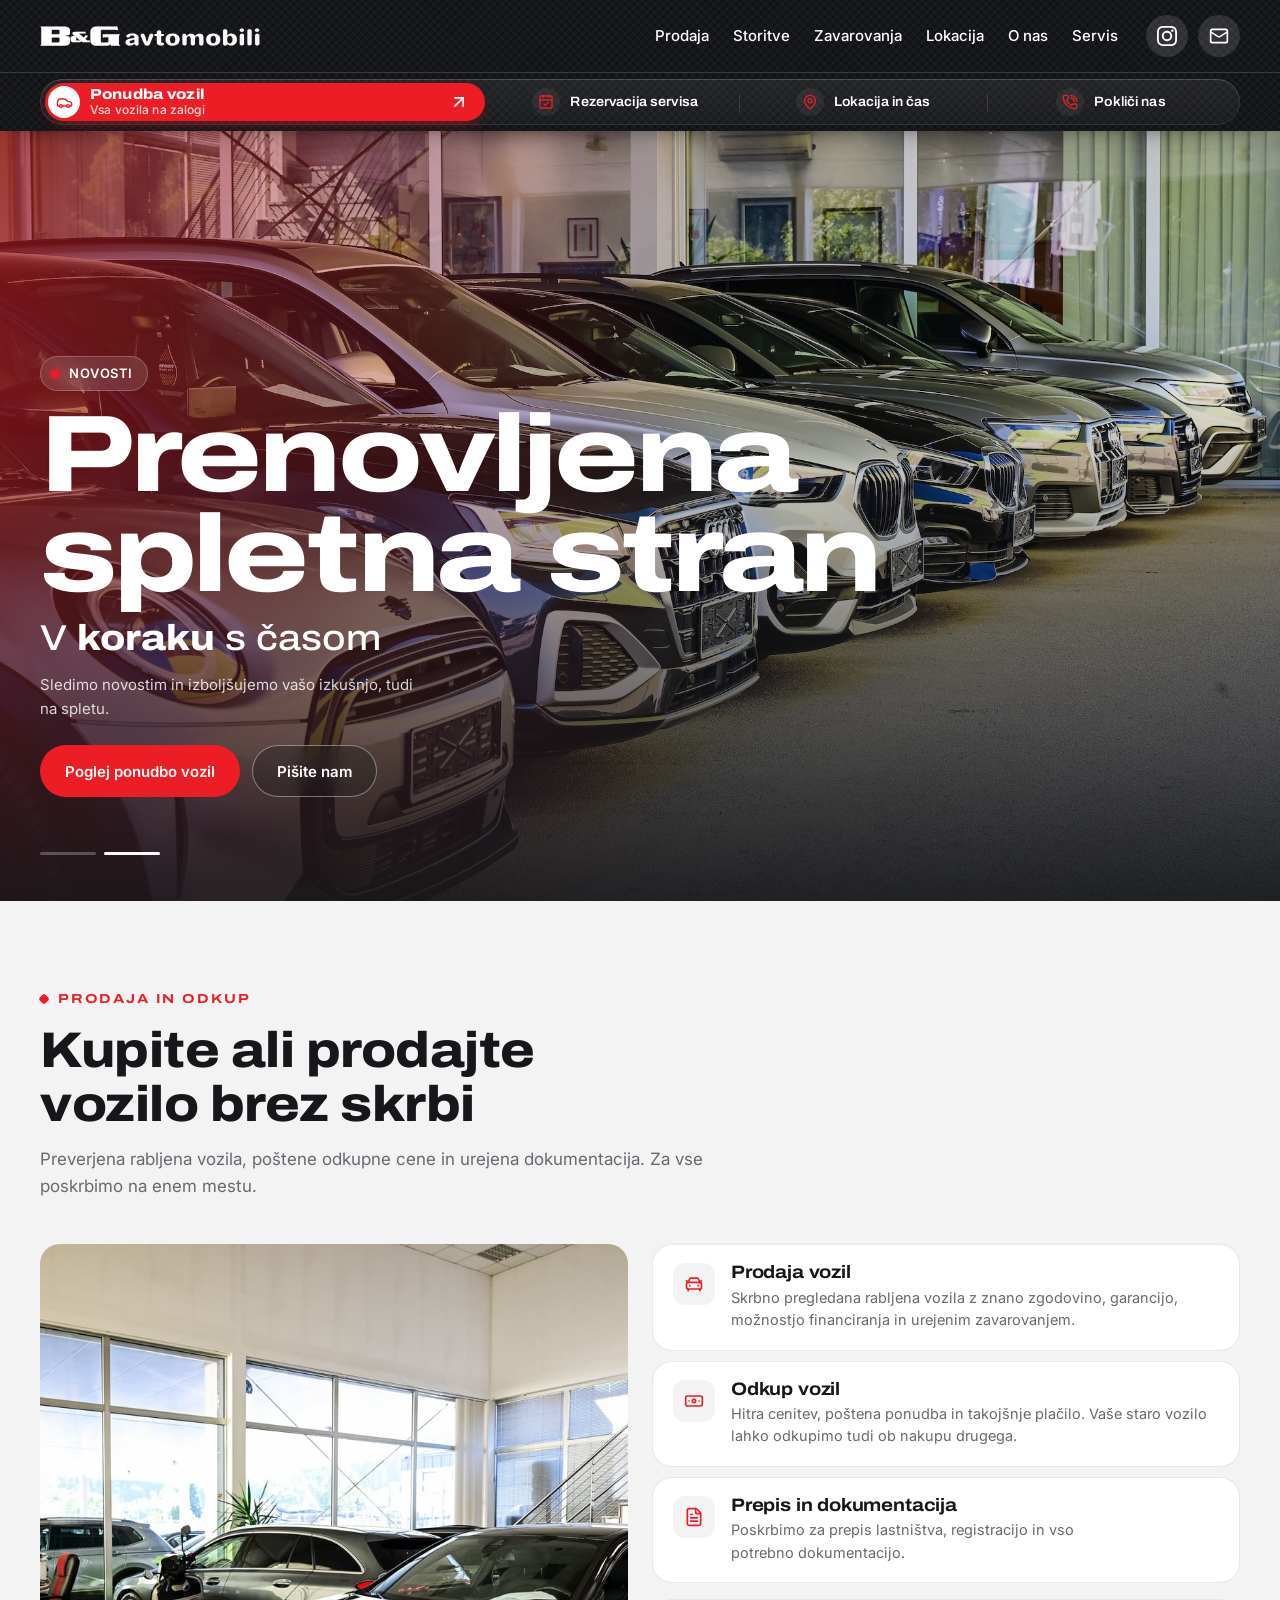
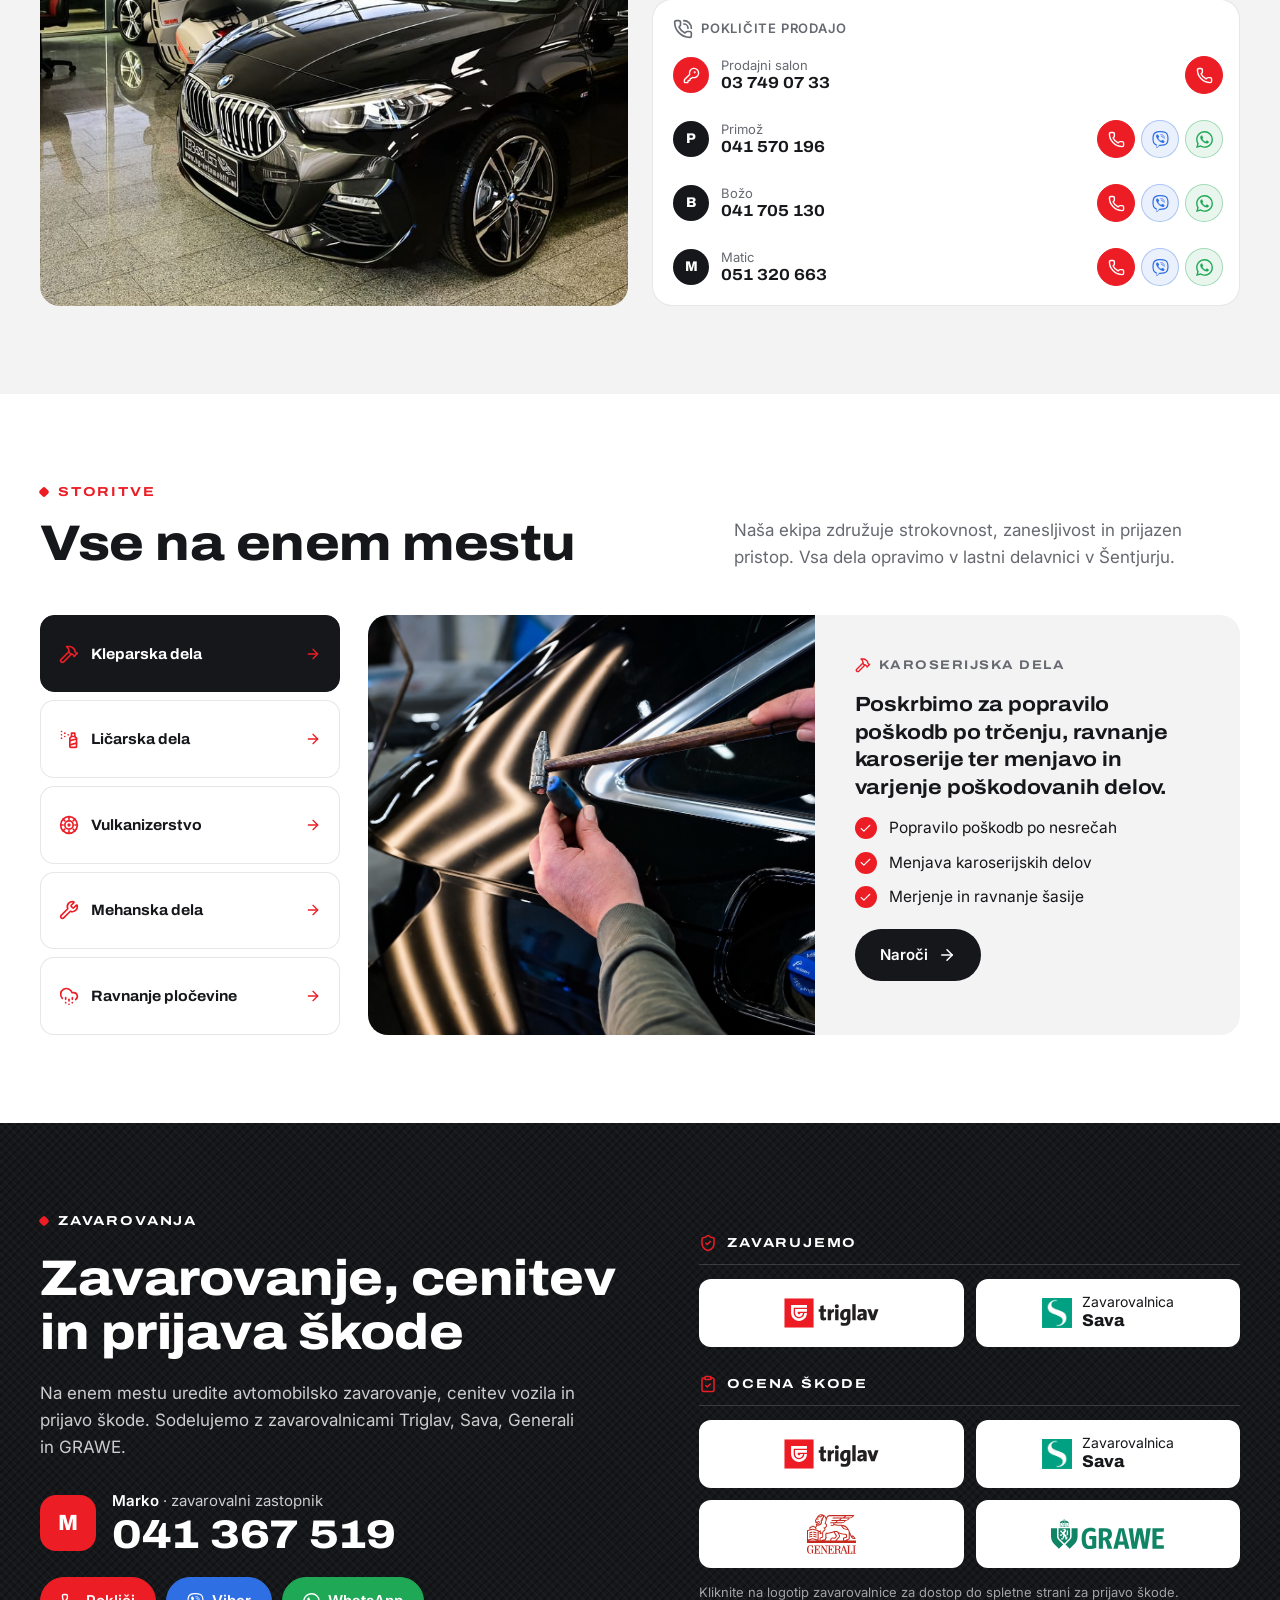
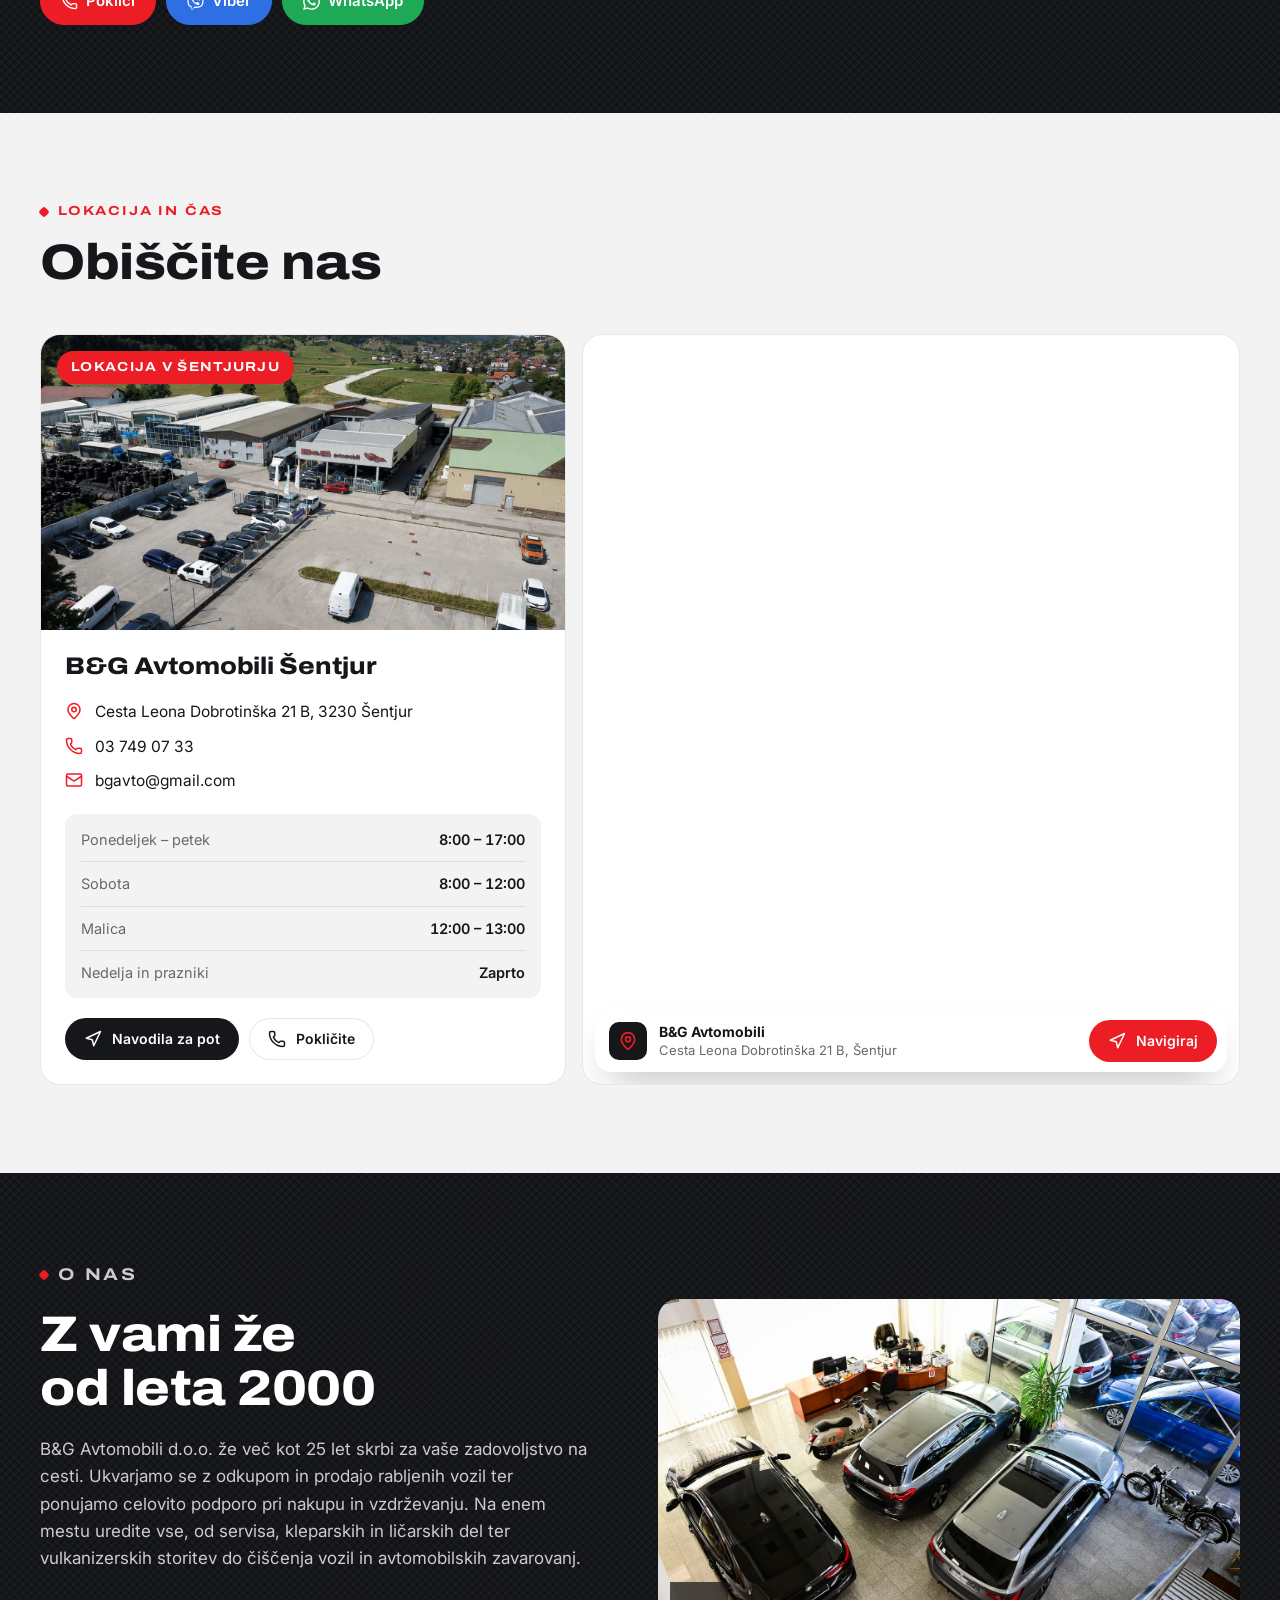
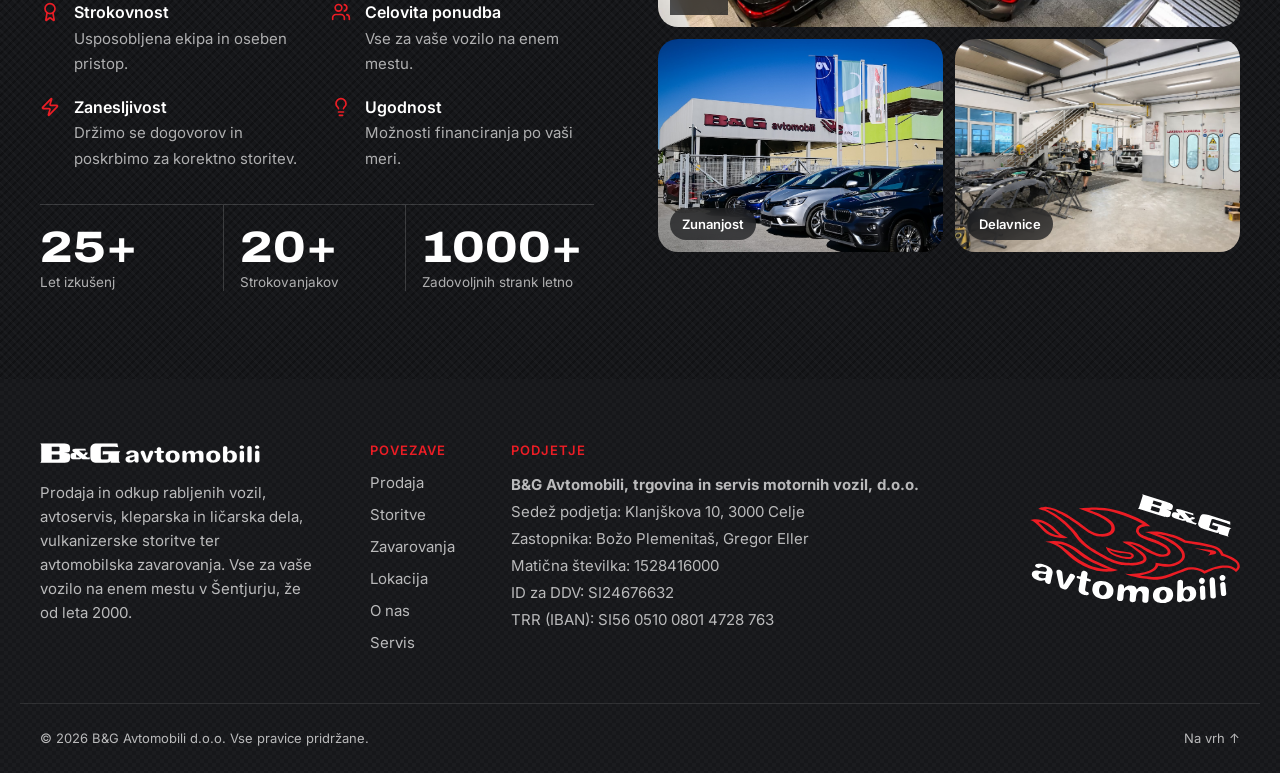
==== commit 804f8a28: "454" ====
--- a/index.html
+++ b/index.html
@@ -105,7 +105,7 @@
           <div class="slide-tint" aria-hidden="true"></div>
           <div class="container slide-content">
             <p class="slide-eyebrow"><span class="pulse-dot" aria-hidden="true"></span>Novosti</p>
-            <p class="slide-title">Nova spletna stran</p>
+            <p class="slide-title">Prenovljena spletna stran</p>
             <p class="slide-price">V <strong>koraku</strong> s časom</p>
             <p class="slide-note">Sledimo novostim in izboljšujemo vašo izkušnjo, tudi na spletu.</p>
             <div class="slide-actions">
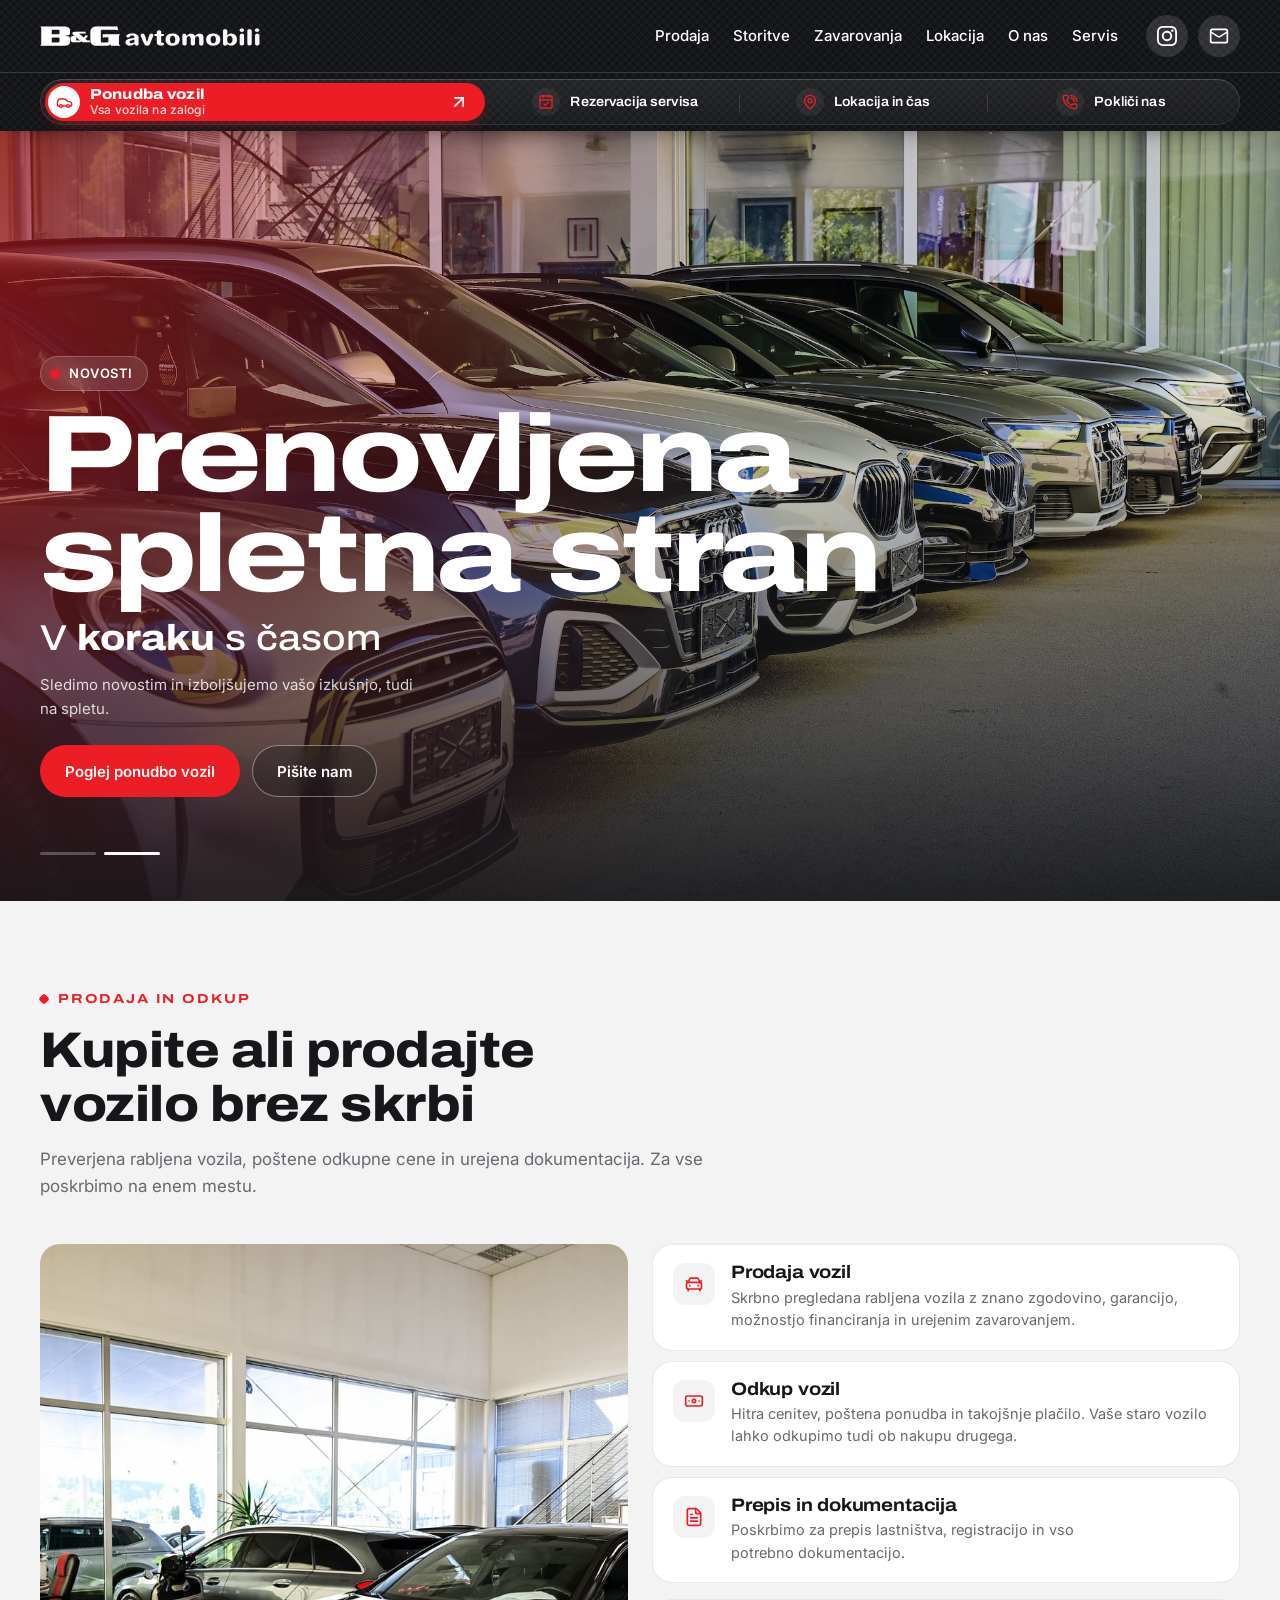
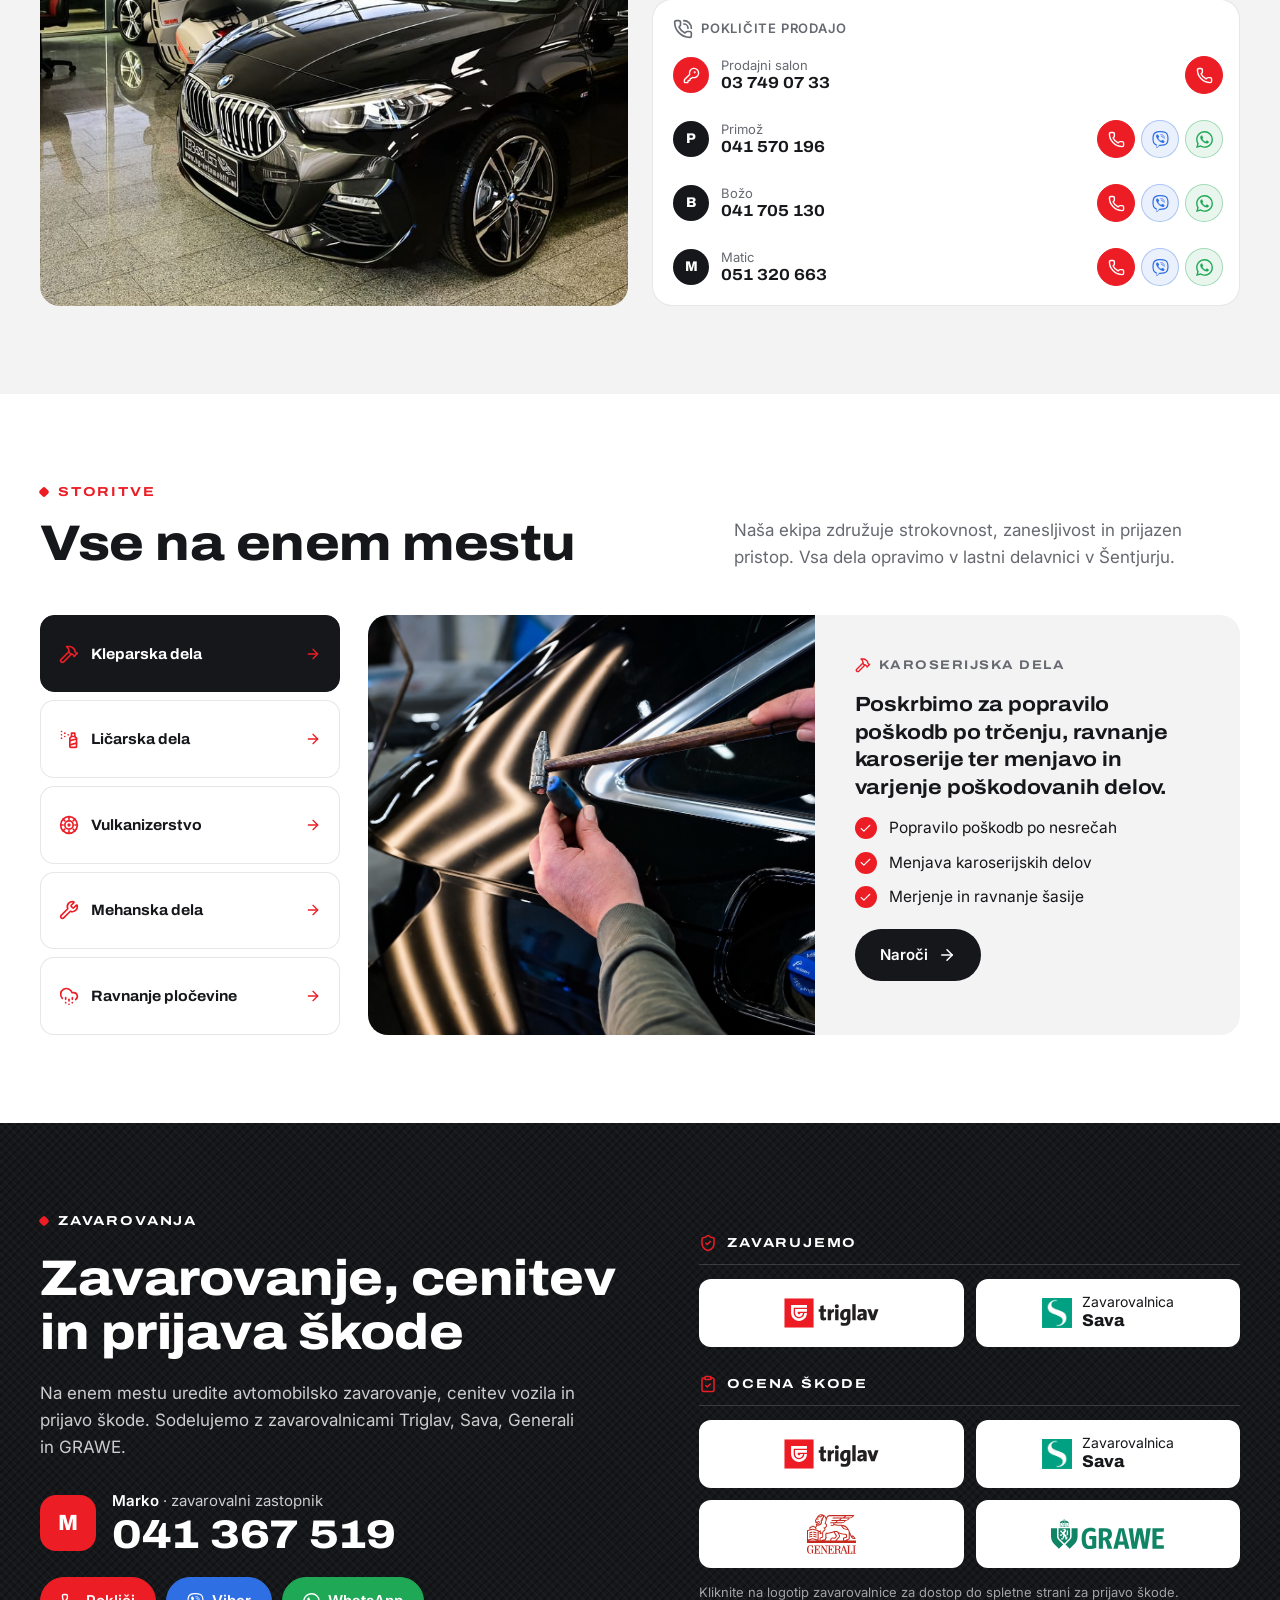
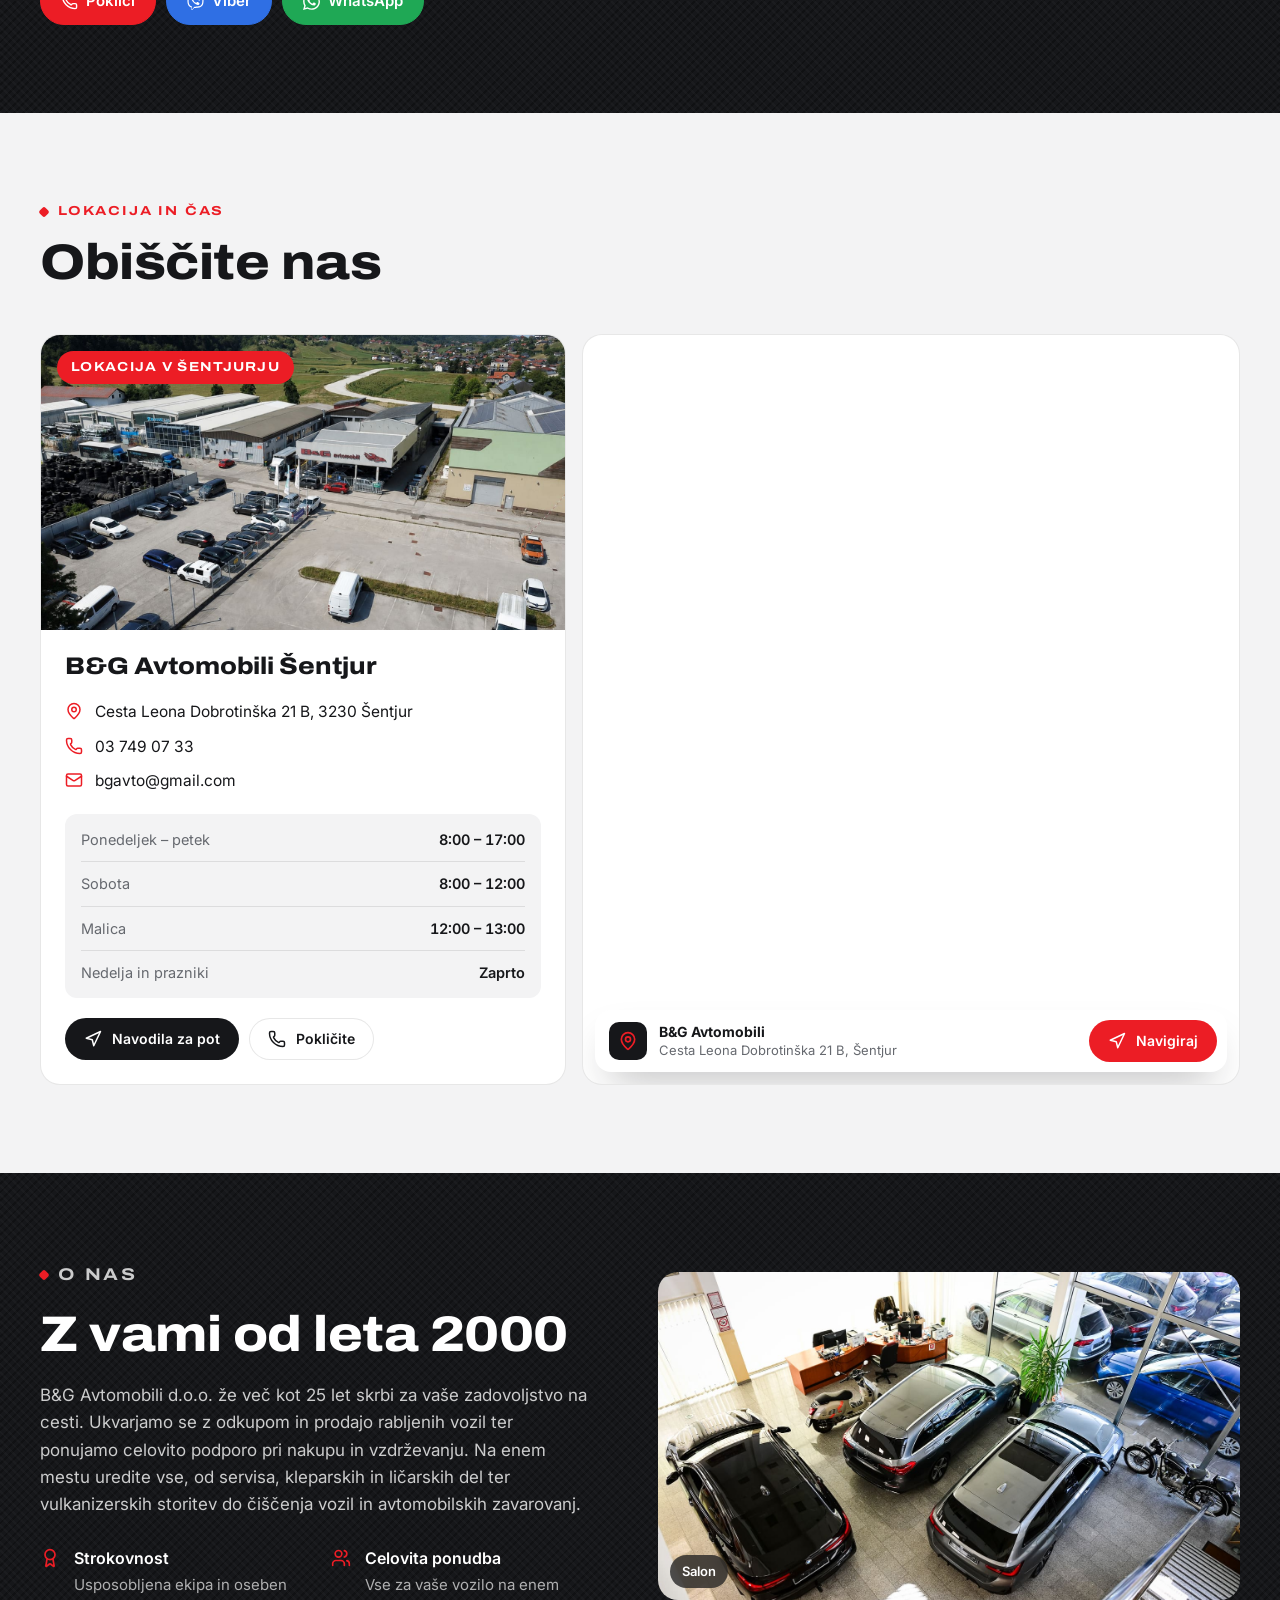
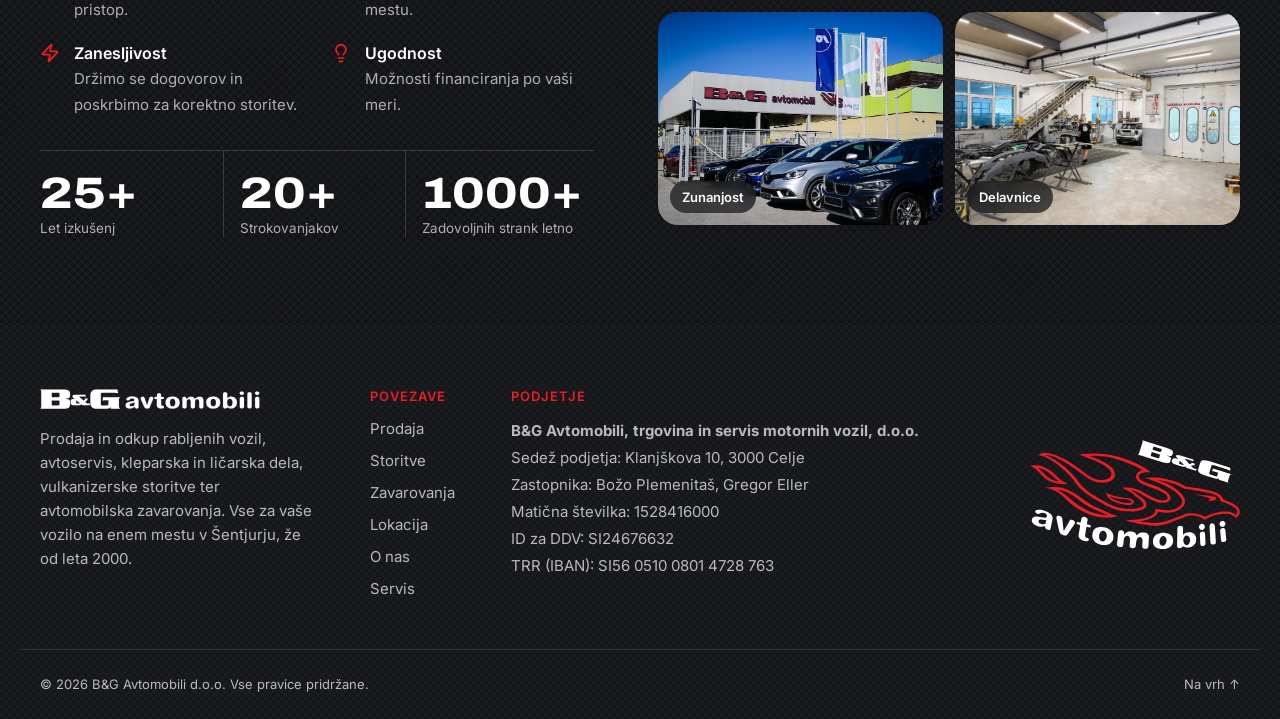
==== commit 129e9a07: "4343" ====
--- a/index.html
+++ b/index.html
@@ -448,7 +448,7 @@
       <div class="container about">
         <div class="about__copy">
           <p class="eyebrow eyebrow--light"><span class="dot" aria-hidden="true"></span>O nas</p>
-          <h2 id="onas-title" class="section__title">Z vami že od leta 2000</h2>
+          <h2 id="onas-title" class="section__title">Z vami od leta 2000</h2>
           <p>B&amp;G Avtomobili d.o.o. že več kot 25 let skrbi za vaše zadovoljstvo na cesti. Ukvarjamo se z odkupom in prodajo rabljenih vozil ter ponujamo celovito podporo pri nakupu in vzdrževanju. Na enem mestu uredite vse, od servisa, kleparskih in ličarskih del ter vulkanizerskih storitev do čiščenja vozil in avtomobilskih zavarovanj.</p>
 
 
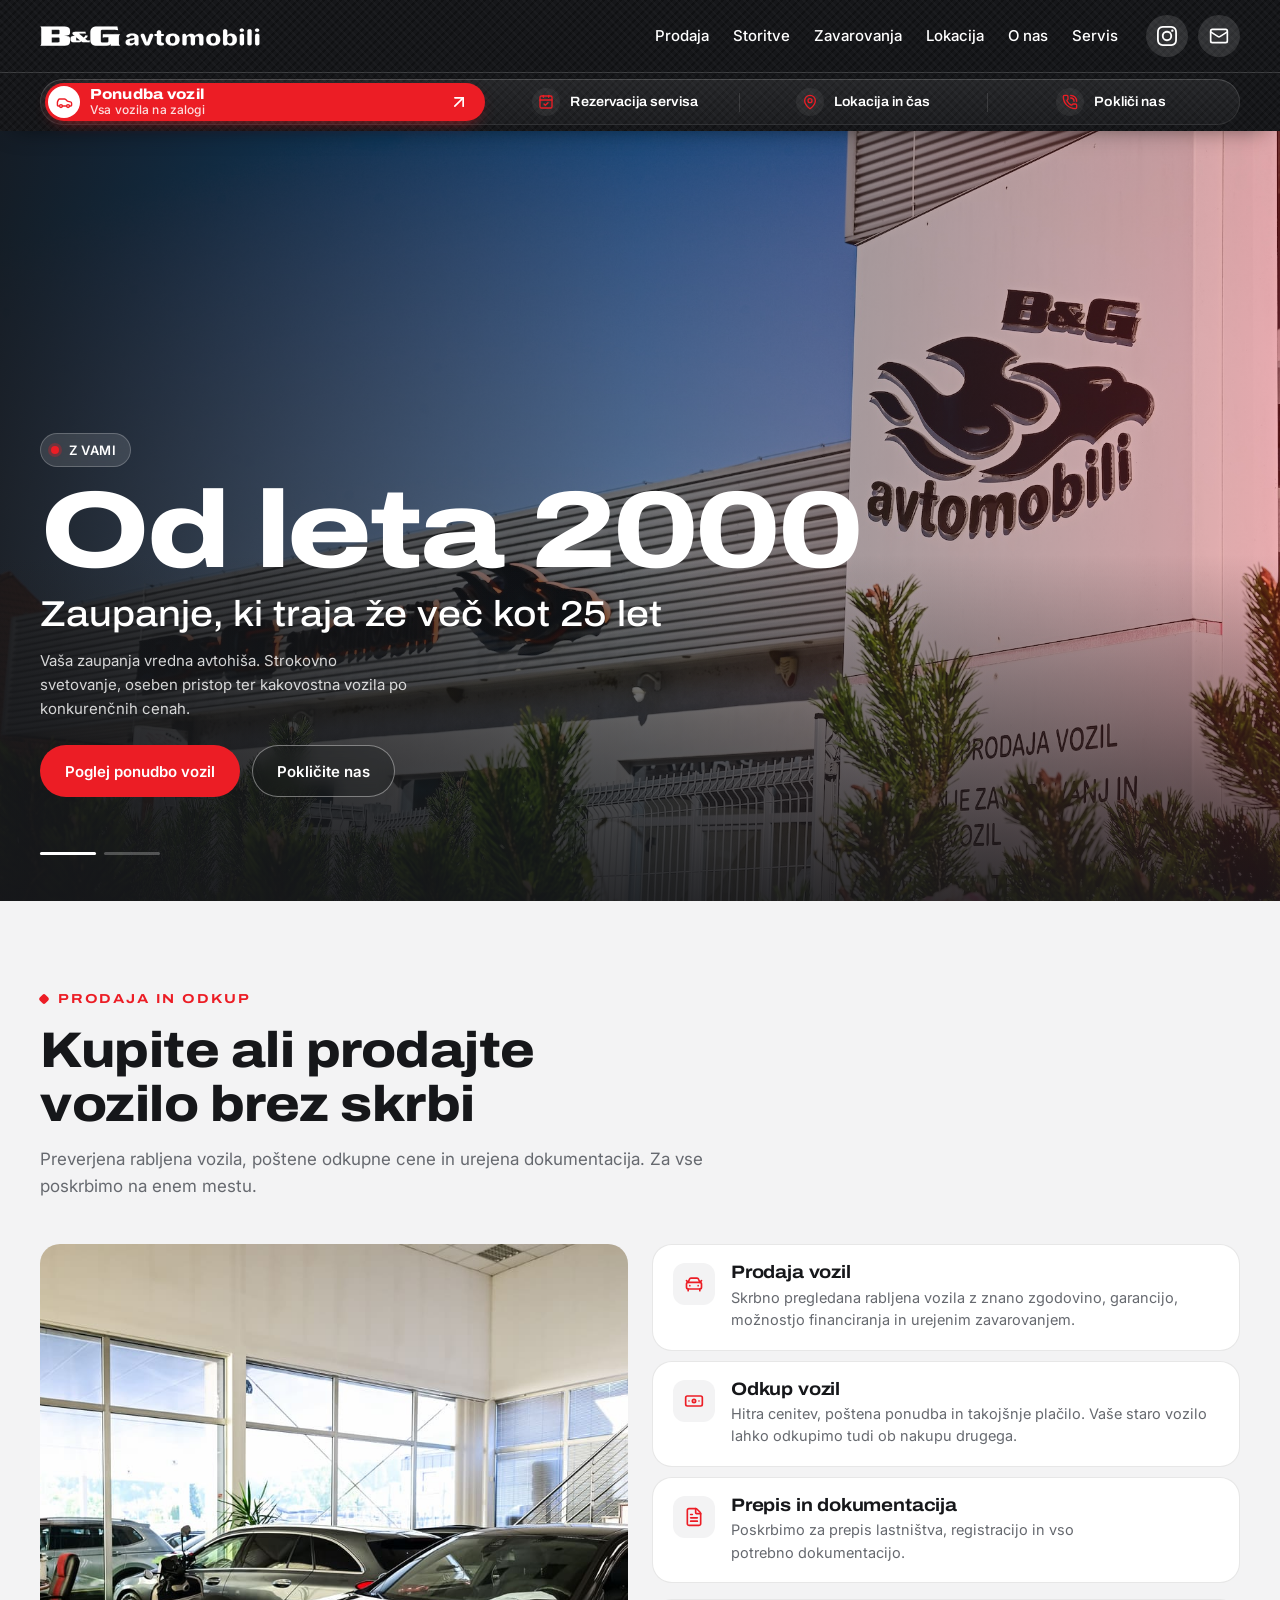
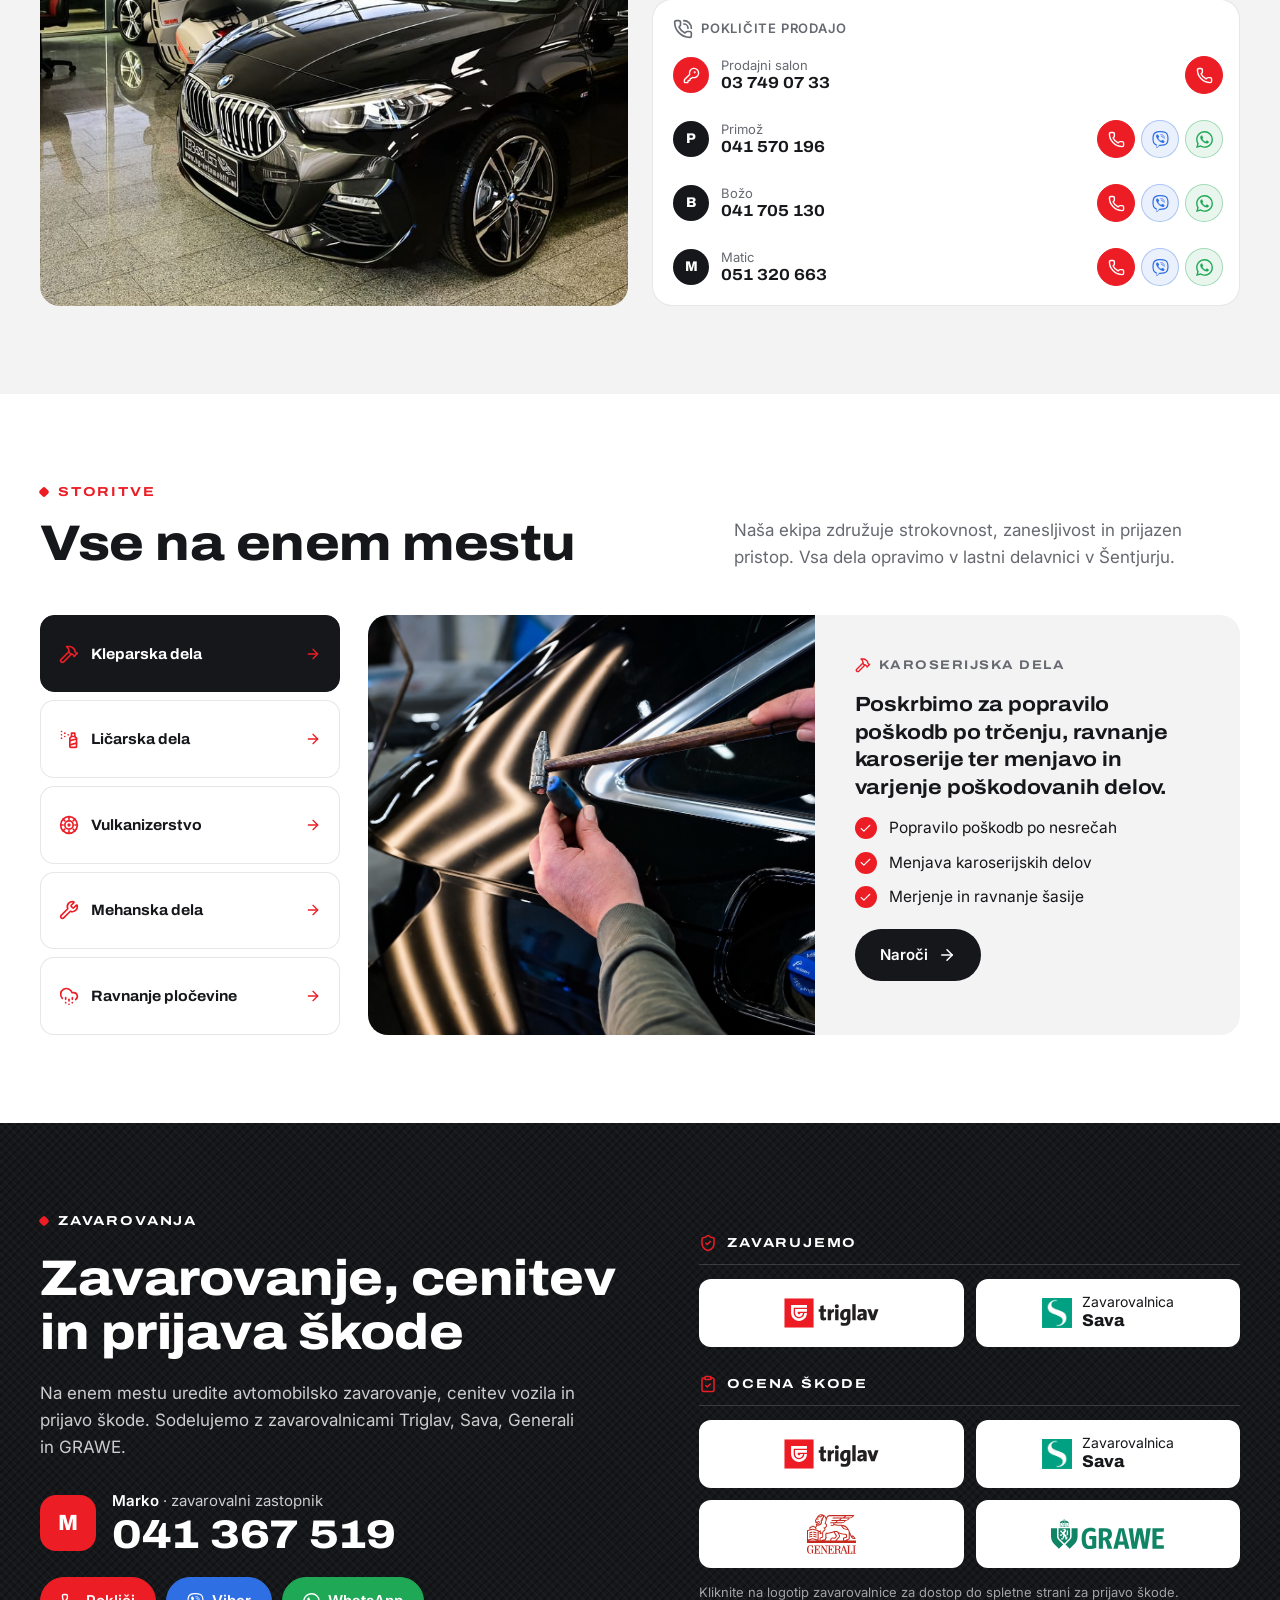
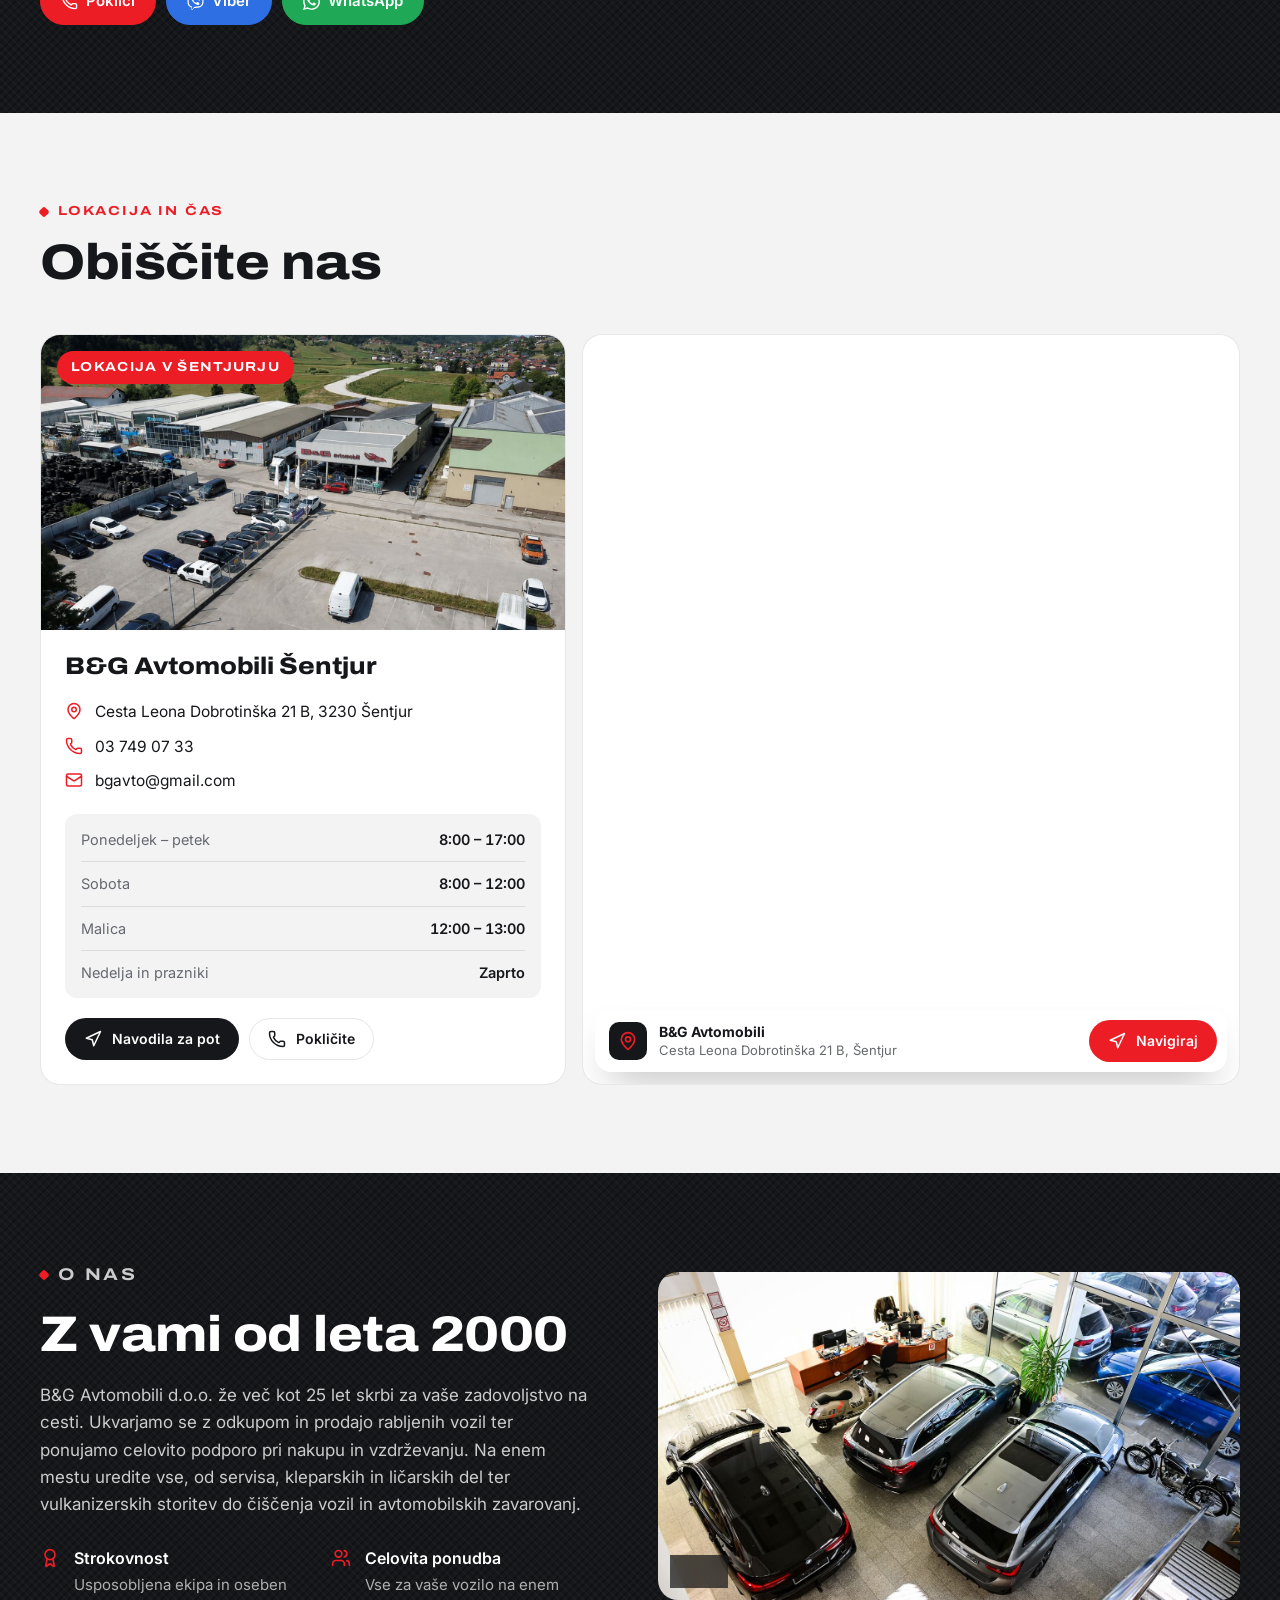
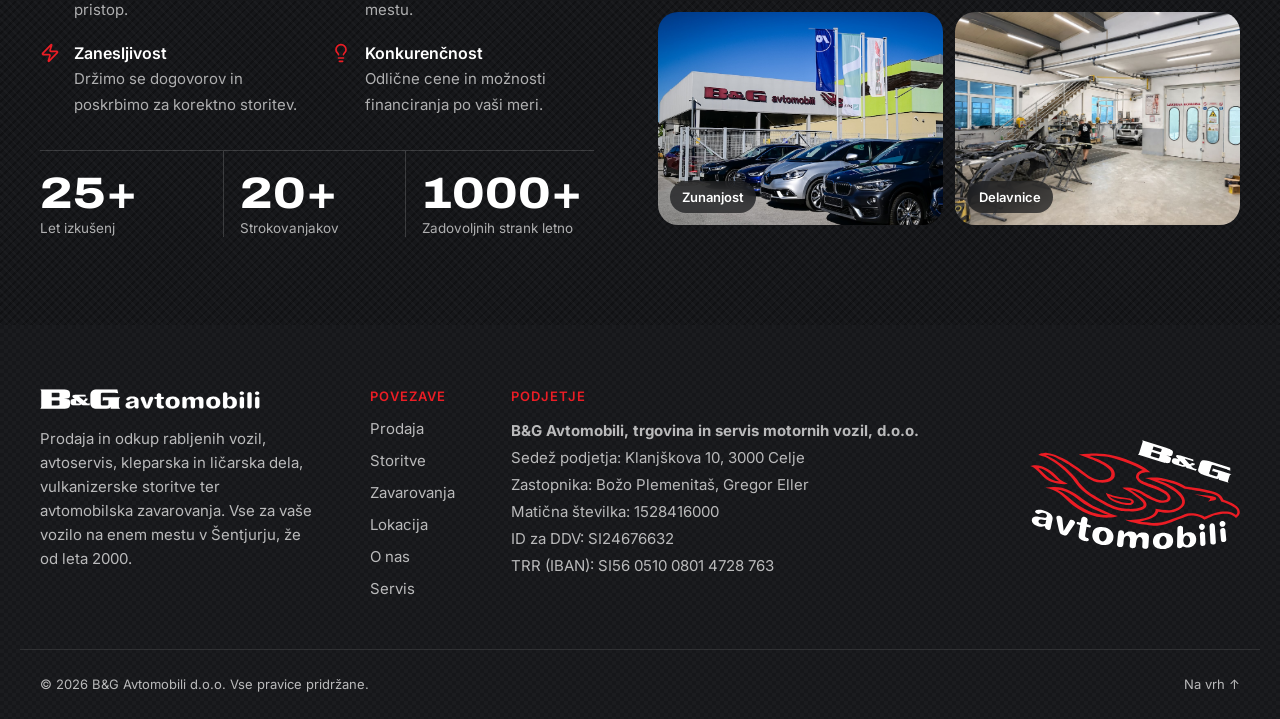
==== commit a9f3d6d5: "434" ====
--- a/index.html
+++ b/index.html
@@ -456,7 +456,7 @@
             <li><span class="i i-award" aria-hidden="true"></span><div><strong>Strokovnost</strong><span>Usposobljena ekipa in oseben pristop.</span></div></li>
             <li><span class="i i-users" aria-hidden="true"></span><div><strong>Celovita ponudba</strong><span>Vse za vaše vozilo na enem mestu.</span></div></li>
             <li><span class="i i-zap" aria-hidden="true"></span><div><strong>Zanesljivost</strong><span>Držimo se dogovorov in poskrbimo za korektno storitev.</span></div></li>
-            <li><span class="i i-lightbulb" aria-hidden="true"></span><div><strong>Ugodnost</strong><span>Možnosti financiranja po vaši meri.</span></div></li>
+            <li><span class="i i-lightbulb" aria-hidden="true"></span><div><strong>Konkurenčnost</strong><span>Odlične cene in možnosti financiranja po vaši meri.</span></div></li>
           </ul>
 
           <dl class="stats">
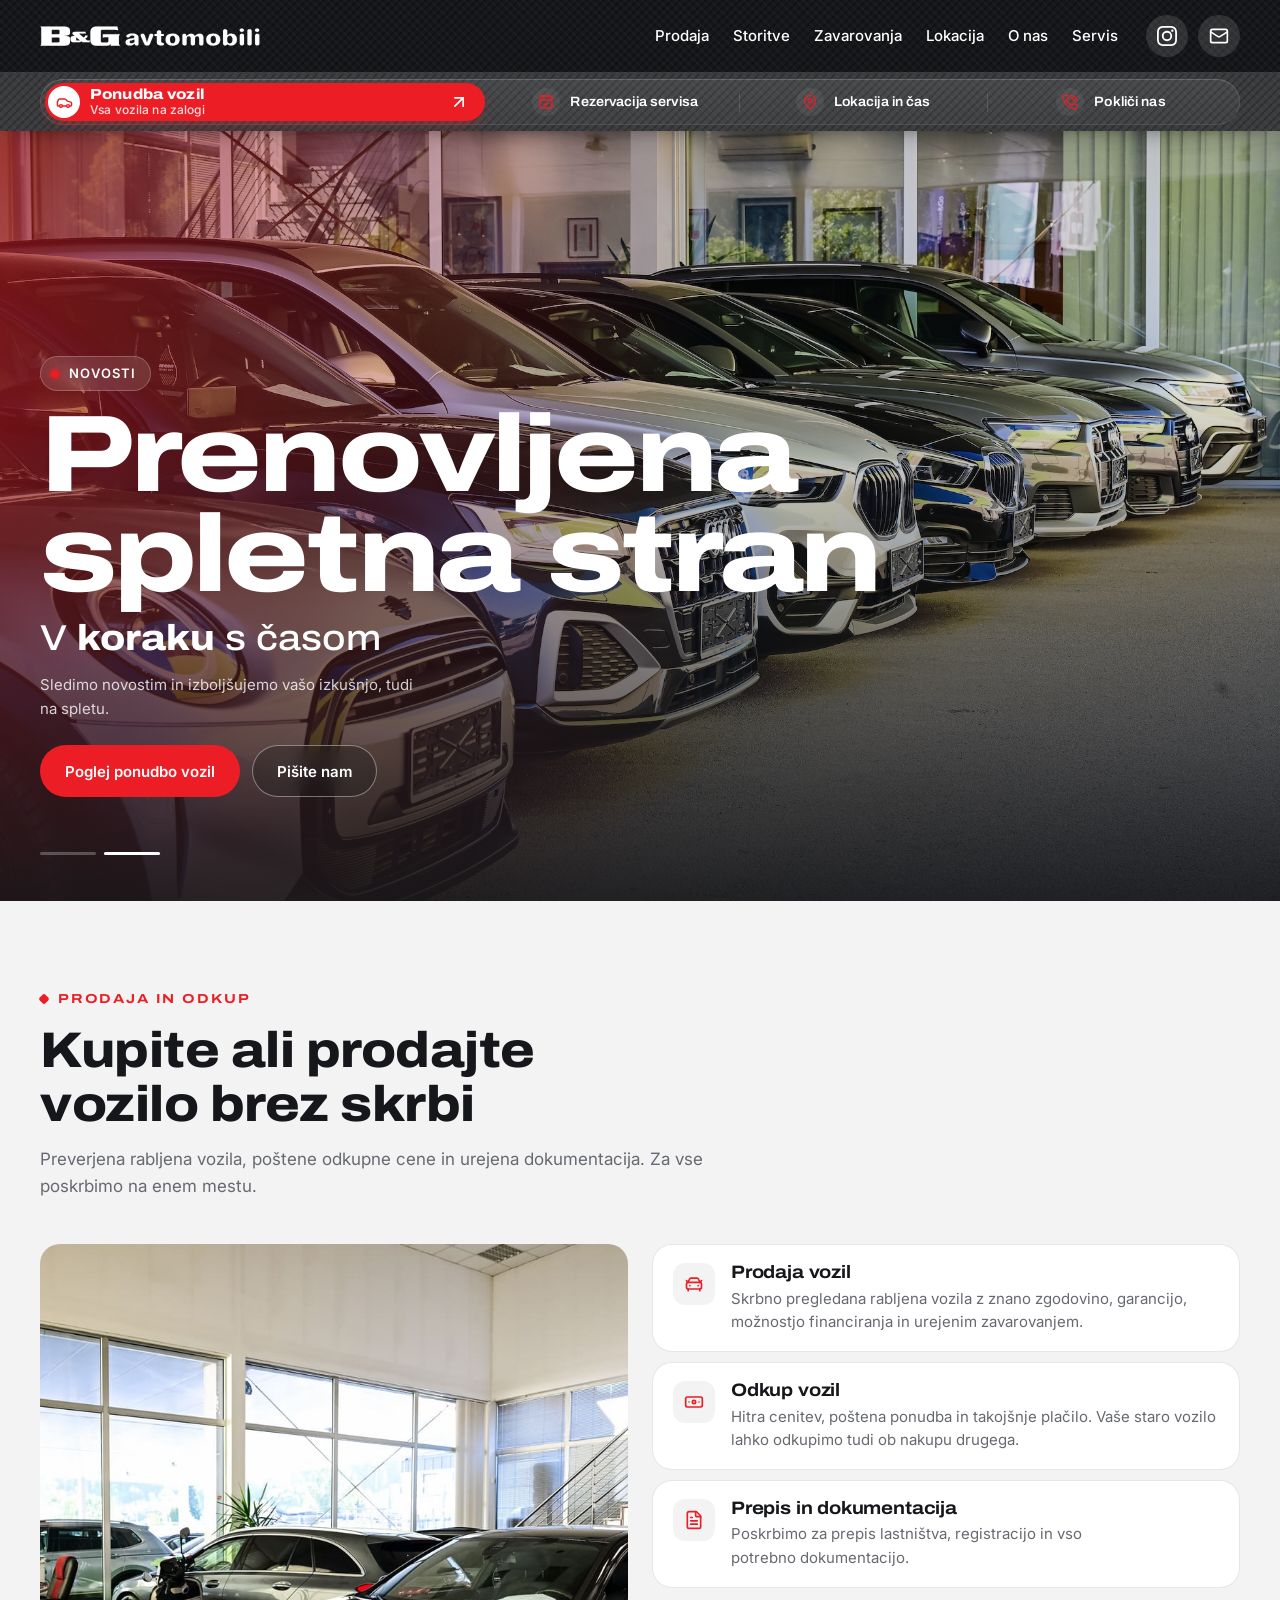
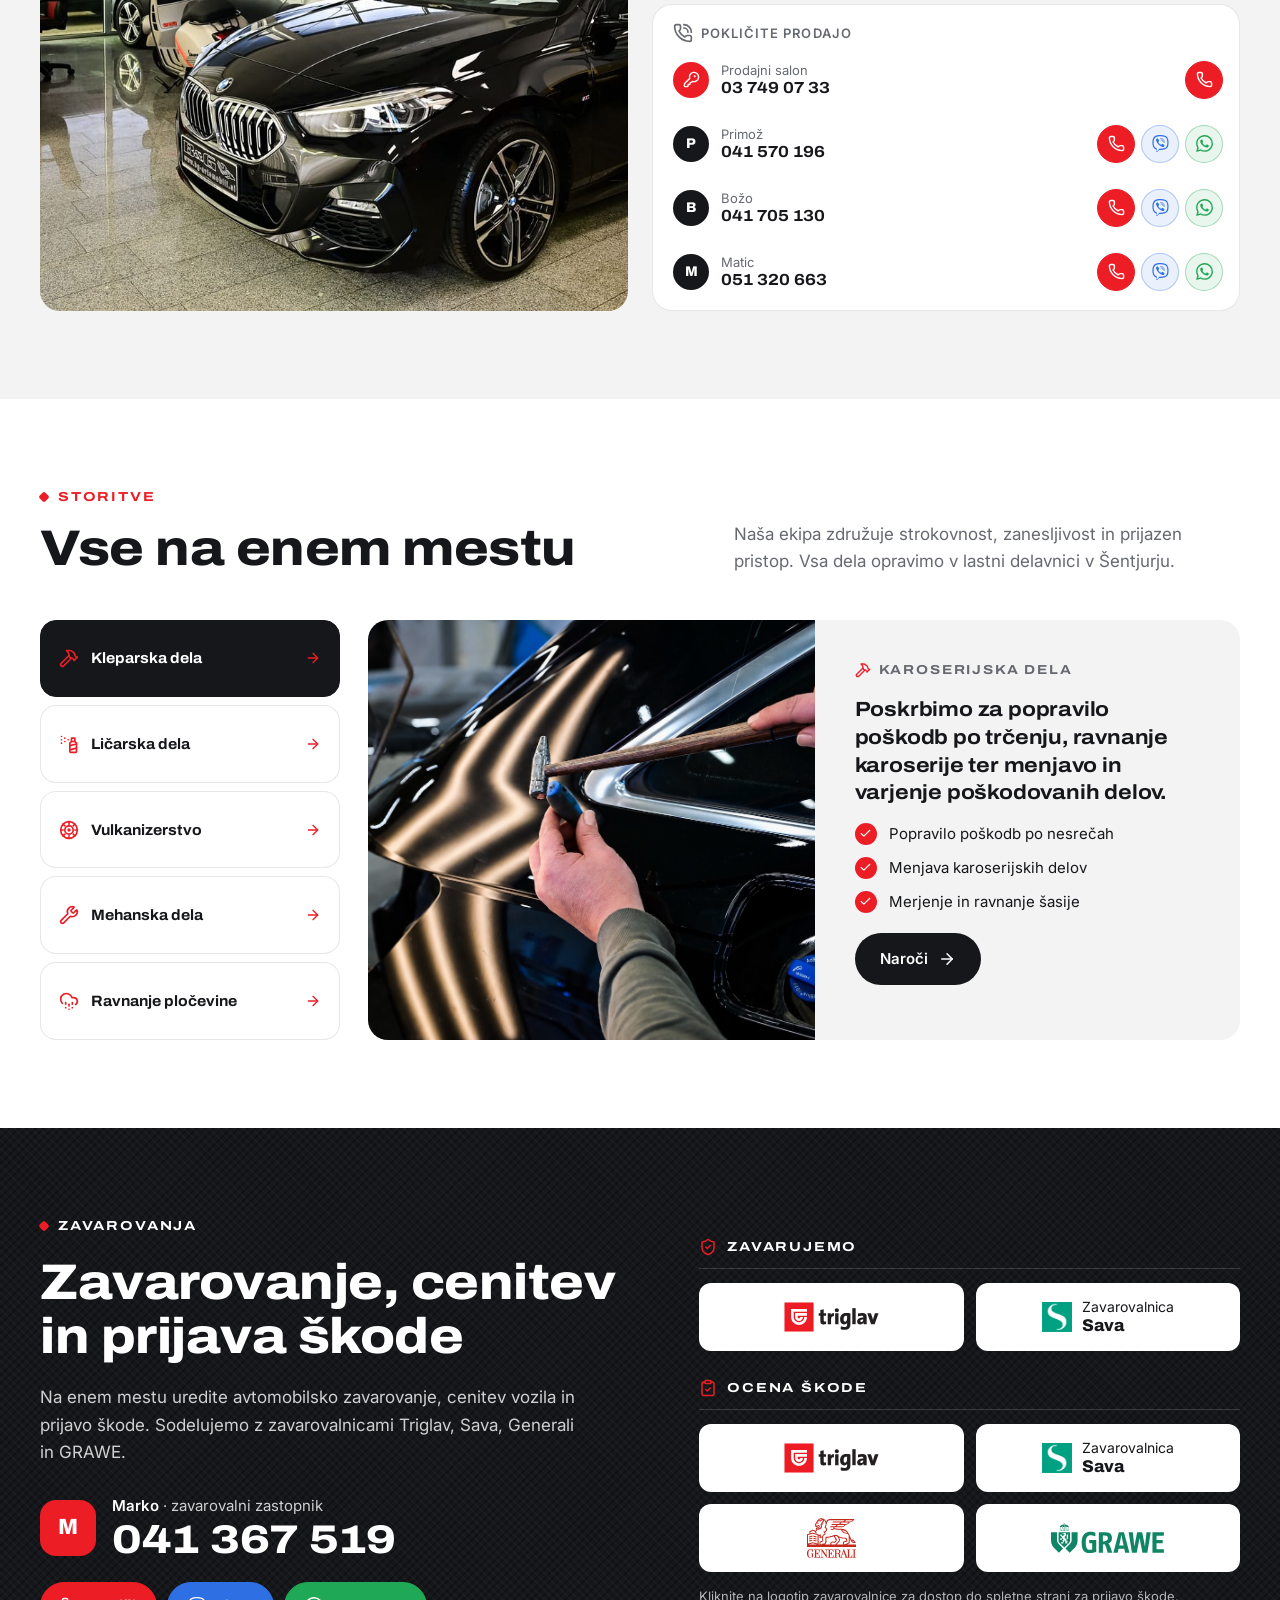
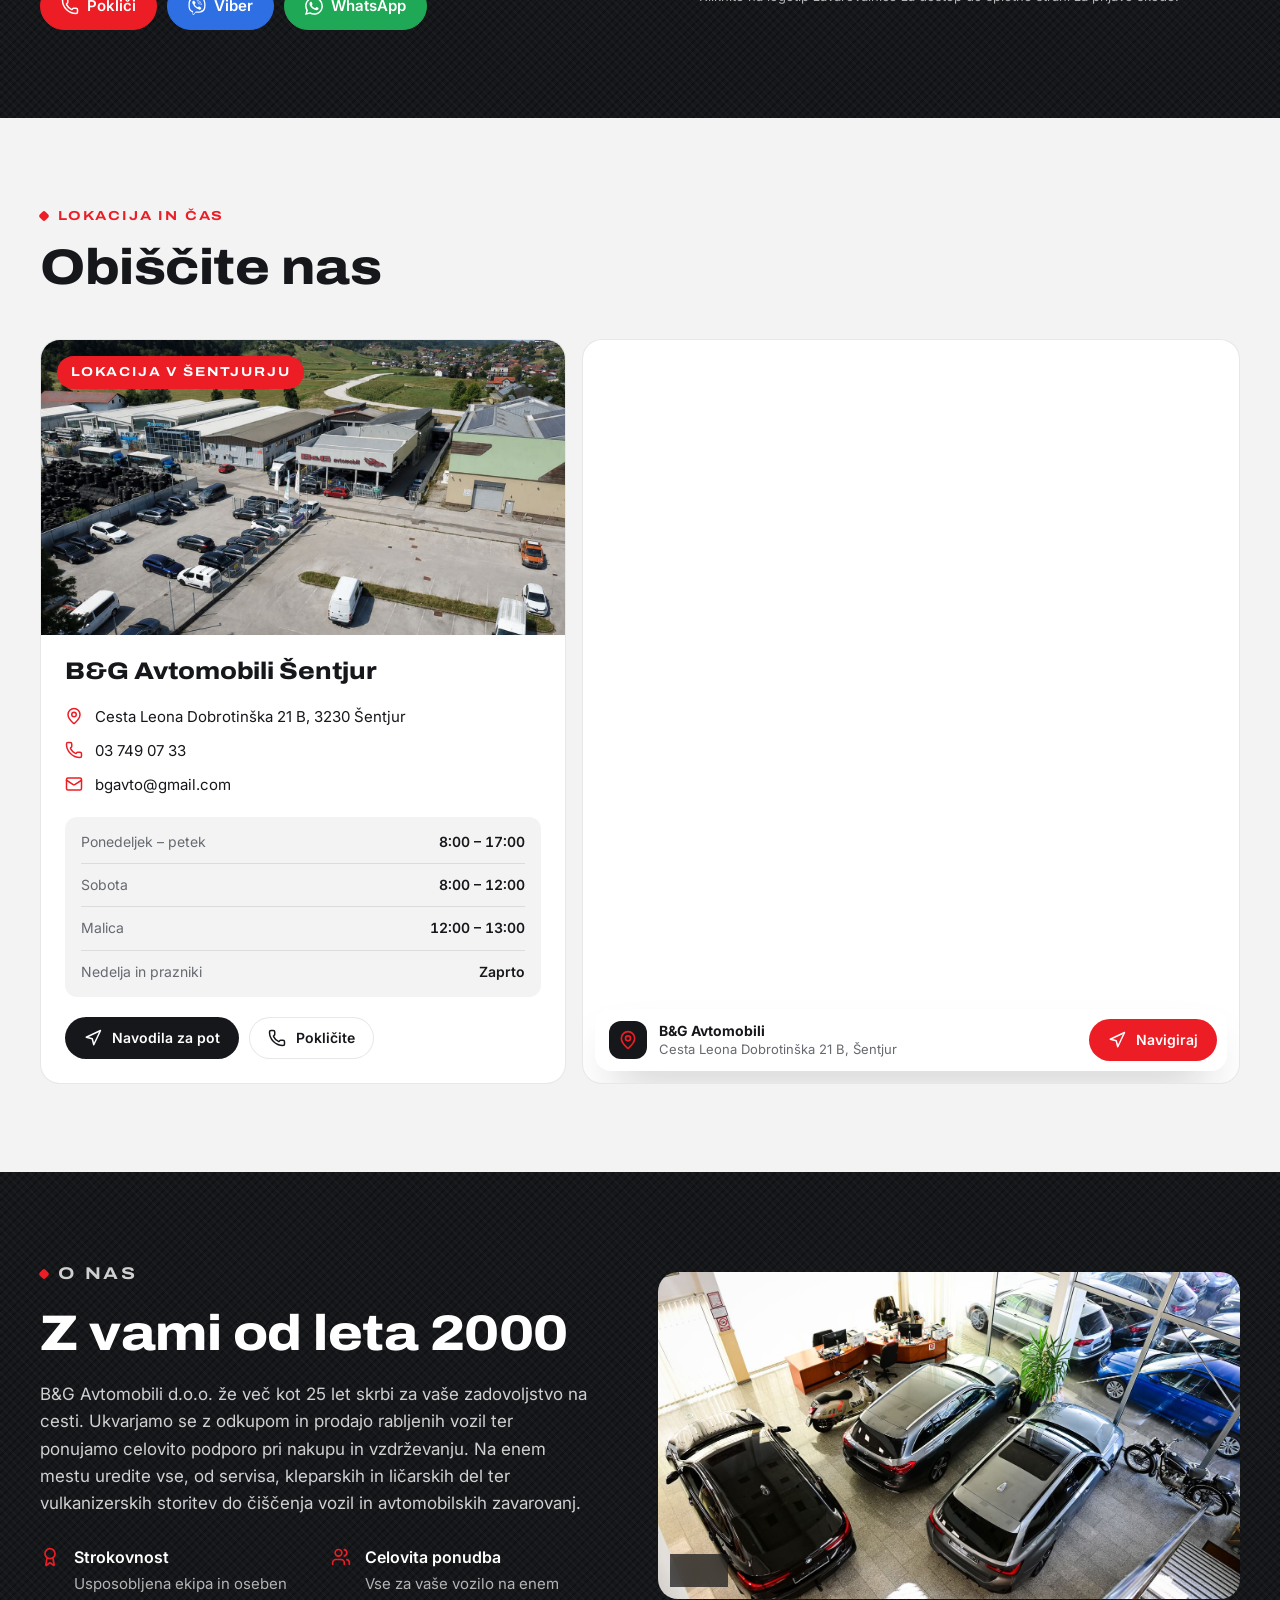
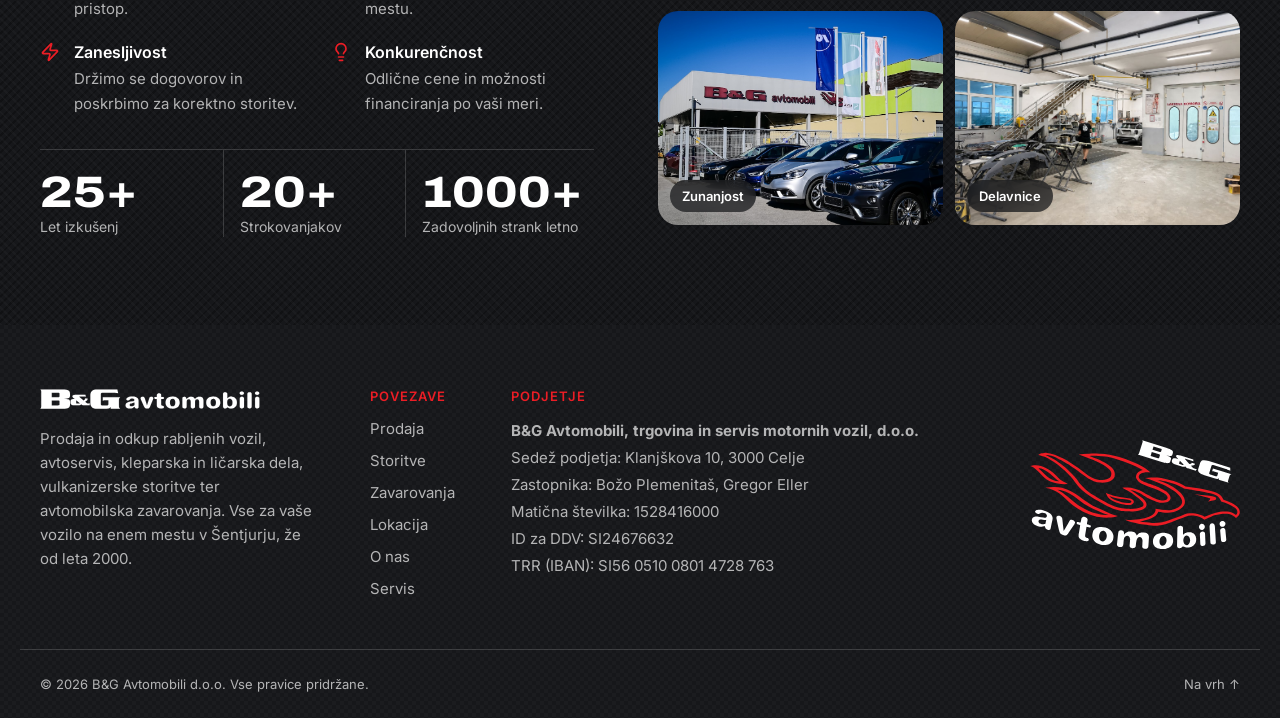
==== commit 9a507b23: "1234" ====
--- a/index.html
+++ b/index.html
@@ -2,7 +2,7 @@
 <html lang="sl">
 <head>
   <meta charset="utf-8">
-  <meta name="viewport" content="width=device-width, initial-scale=1">
+  <meta name="viewport" content="width=device-width, initial-scale=1, viewport-fit=cover">
   <title>B&amp;G Avtomobili Šentjur – prodaja, odkup, servis in zavarovanja vozil</title>
   <meta name="description" content="B&amp;G Avtomobili, Šentjur: prodaja in odkup vozil, servis, diagnostika, pnevmatike, kleparstvo in ličarstvo ter avtomobilska zavarovanja. Cesta Leona Dobrotinška 21 B, 3230 Šentjur.">
   <meta name="theme-color" content="#16171a">
@@ -12,8 +12,8 @@
   <link rel="preconnect" href="https://fonts.googleapis.com">
   <link rel="preconnect" href="https://fonts.gstatic.com" crossorigin>
   <link href="https://fonts.googleapis.com/css2?family=Archivo:wdth,wght@100..125,400..900&family=Inter:wght@400;500;600&display=swap" rel="stylesheet">
-  <link rel="preload" as="image" href="img/hero-start.jpg">
-  <link rel="stylesheet" href="css/styles.css?v=7">
+  <link rel="preload" as="image" href="img/hero-start.jpg" imagesrcset="img/hero-start-480.jpg 480w, img/hero-start-800.jpg 800w, img/hero-start-1200.jpg 1200w, img/hero-start.jpg 2000w" imagesizes="(max-width: 768px) and (pointer: coarse) 120vw, 2000px" fetchpriority="high">
+  <link rel="stylesheet" href="css/styles.css?v=8">
 </head>
 <body>
   <a class="skip" href="#vsebina">Preskoči na vsebino</a>
@@ -86,7 +86,7 @@
 
       <div class="slides">
         <article class="slide slide-1 is-active" id="hero-slide-1" aria-roledescription="slide" aria-label="1 od 2">
-          <img class="slide-img" src="img/hero-start.jpg" alt="" width="1024" height="1024" fetchpriority="high">
+          <img class="slide-img" src="img/hero-start.jpg" srcset="img/hero-start-480.jpg 480w, img/hero-start-800.jpg 800w, img/hero-start-1200.jpg 1200w, img/hero-start.jpg 2000w" sizes="(max-width: 768px) and (pointer: coarse) 120vw, 2000px" alt="" width="1024" height="1024" fetchpriority="high">
           <div class="slide-tint" aria-hidden="true"></div>
           <div class="container slide-content">
             <p class="slide-eyebrow"><span class="pulse-dot" aria-hidden="true"></span>Z vami</p>
@@ -101,7 +101,7 @@
         </article>
 
         <article class="slide slide-2" id="hero-slide-2" aria-roledescription="slide" aria-label="2 od 2">
-          <img class="slide-img" src="img/hero-compact.jpg" alt="" width="1024" height="1024" loading="lazy">
+          <img class="slide-img" src="img/hero-compact.jpg" srcset="img/hero-compact-480.jpg 480w, img/hero-compact-800.jpg 800w, img/hero-compact-1200.jpg 1200w, img/hero-compact.jpg 2000w" sizes="(max-width: 768px) and (pointer: coarse) 120vw, 2000px" alt="" width="1024" height="1024" loading="lazy">
           <div class="slide-tint" aria-hidden="true"></div>
           <div class="container slide-content">
             <p class="slide-eyebrow"><span class="pulse-dot" aria-hidden="true"></span>Novosti</p>
@@ -134,7 +134,7 @@
 
         <div class="sales">
           <figure class="sales__media">
-            <img src="img/prodaja.jpg" alt="Prodajni salon B&amp;G Avtomobili z vozili" width="1400" height="933" loading="lazy" decoding="async">
+            <img src="img/prodaja.jpg" srcset="img/prodaja-480.jpg 480w, img/prodaja-800.jpg 800w, img/prodaja-1200.jpg 1200w, img/prodaja.jpg 1400w" sizes="(max-width: 768px) and (pointer: coarse) 100vw, 1400px" alt="Prodajni salon B&amp;G Avtomobili z vozili" width="1400" height="933" loading="lazy" decoding="async">
           </figure>
 
           <div class="sales__side">
@@ -246,7 +246,7 @@
 
           <div class="nav-svc__panels">
             <article class="svc-panel svc-panel--1">
-              <img src="img/kleparska-dela.jpg" alt="Klepar obdeluje pločevino na avtu" width="1400" height="933" loading="lazy" decoding="async">
+              <img src="img/kleparska-dela.jpg" srcset="img/kleparska-dela-480.jpg 480w, img/kleparska-dela-800.jpg 800w, img/kleparska-dela-1200.jpg 1200w, img/kleparska-dela.jpg 1400w" sizes="(max-width: 768px) and (pointer: coarse) 100vw, 1400px" alt="Klepar obdeluje pločevino na avtu" width="1400" height="933" loading="lazy" decoding="async">
               <div class="svc-panel__body">
                 <p class="svc-panel__meta"><span class="i i-hammer" aria-hidden="true"></span>Karoserijska dela</p>
                 <h3>Poskrbimo za popravilo poškodb po trčenju, ravnanje karoserije ter menjavo in varjenje poškodovanih delov.</h3>
@@ -261,7 +261,7 @@
             </article>
 
             <article class="svc-panel svc-panel--2">
-              <img src="img/licarska-dela.jpg" alt="Ličarska dela za vaš avtomobil" width="933" height="1400" loading="lazy" decoding="async">
+              <img src="img/licarska-dela.jpg" srcset="img/licarska-dela-480.jpg 480w, img/licarska-dela-800.jpg 800w, img/licarska-dela.jpg 933w" sizes="(max-width: 768px) and (pointer: coarse) 100vw, 933px" alt="Ličarska dela za vaš avtomobil" width="933" height="1400" loading="lazy" decoding="async">
               <div class="svc-panel__body">
                 <p class="svc-panel__meta"><span class="i i-spray-can" aria-hidden="true"></span>Avtoličarska dela</p>
                 <h3>Lakiranje v sodobni lakirni komori z natančnim ujemanjem originalnega odtenka in skrbno končno obdelavo.</h3>
@@ -276,7 +276,7 @@
             </article>
 
             <article class="svc-panel svc-panel--3">
-              <img src="img/vulkanizerstvo.jpg" alt="Platišča z zimskimi pnevmatikami v hotelu za pnevmatike" width="933" height="1400" loading="lazy" decoding="async">
+              <img src="img/vulkanizerstvo.jpg" srcset="img/vulkanizerstvo-480.jpg 480w, img/vulkanizerstvo-800.jpg 800w, img/vulkanizerstvo.jpg 933w" sizes="(max-width: 768px) and (pointer: coarse) 100vw, 933px" alt="Platišča z zimskimi pnevmatikami v hotelu za pnevmatike" width="933" height="1400" loading="lazy" decoding="async">
               <div class="svc-panel__body">
                 <p class="svc-panel__meta"><span class="i i-tire" aria-hidden="true"></span>Vulkanizerske storitve</p>
                 <h3>Poskrbimo za varne in zanesljive pnevmatike v vseh letnih časih.</h3>
@@ -291,7 +291,7 @@
             </article>
 
             <article class="svc-panel svc-panel--4">
-              <img src="img/mehanska-dela.jpg" alt="Razna mehanska dela za vaš avto" width="1050" height="1400" loading="lazy" decoding="async">
+              <img src="img/mehanska-dela.jpg" srcset="img/mehanska-dela-480.jpg 480w, img/mehanska-dela-800.jpg 800w, img/mehanska-dela.jpg 1050w" sizes="(max-width: 768px) and (pointer: coarse) 100vw, 1050px" alt="Razna mehanska dela za vaš avto" width="1050" height="1400" loading="lazy" decoding="async">
               <div class="svc-panel__body">
                 <p class="svc-panel__meta"><span class="i i-wrench" aria-hidden="true"></span>Mehanska dela</p>
                 <h3>Vzdrževanje in zanesljiva popravila vašega vozila s sodobno diagnostiko in kakovostnimi nadomestnimi deli.</h3>
@@ -306,7 +306,7 @@
             </article>
 
             <article class="svc-panel svc-panel--5">
-              <img src="img/toca.jpg" alt="Hladno ravnanje pločevine po toči na karoseriji vozila" width="1400" height="933" loading="lazy" decoding="async">
+              <img src="img/toca.jpg" srcset="img/toca-480.jpg 480w, img/toca-800.jpg 800w, img/toca-1200.jpg 1200w, img/toca.jpg 1400w" sizes="(max-width: 768px) and (pointer: coarse) 100vw, 1400px" alt="Hladno ravnanje pločevine po toči na karoseriji vozila" width="1400" height="933" loading="lazy" decoding="async">
               <div class="svc-panel__body">
                 <p class="svc-panel__meta"><span class="i i-cloud-hail" aria-hidden="true"></span>Hladno ravnanje pločevine</p>
                 <h3>Udrtine po toči odpravimo brez lakiranja, hitro in natančno, brez poseganja v originalni lak vašega vozila.</h3>
@@ -404,7 +404,7 @@
         <div class="location">
           <article class="loc">
             <div class="loc__media">
-              <img src="img/lokacija.jpg" alt="Prodajno-servisni center B&amp;G Avtomobili v Šentjurju" width="1400" height="1050" loading="lazy" decoding="async">
+              <img src="img/lokacija.jpg" srcset="img/lokacija-480.jpg 480w, img/lokacija-800.jpg 800w, img/lokacija-1200.jpg 1200w, img/lokacija.jpg 1400w" sizes="(max-width: 768px) and (pointer: coarse) 100vw, 1400px" alt="Prodajno-servisni center B&amp;G Avtomobili v Šentjurju" width="1400" height="1050" loading="lazy" decoding="async">
               <span class="loc__city">Lokacija v Šentjurju</span>
             </div>
             <div class="loc__body">
@@ -468,15 +468,15 @@
 
         <div class="gallery">
           <figure class="g-a">
-            <img src="img/salon.jpg" alt="Notranjost prodajnega salona z vozili" width="1400" height="933" loading="lazy" decoding="async">
+            <img src="img/salon.jpg" srcset="img/salon-480.jpg 480w, img/salon-800.jpg 800w, img/salon-1200.jpg 1200w, img/salon.jpg 1400w" sizes="(max-width: 768px) and (pointer: coarse) 100vw, 1400px" alt="Notranjost prodajnega salona z vozili" width="1400" height="933" loading="lazy" decoding="async">
             <figcaption>Salon</figcaption>
           </figure>
           <figure class="g-b">
-            <img src="img/zunanjost.jpg" alt="Zunanjost prodajno-servisnega centra ob mraku" width="1400" height="1050" loading="lazy" decoding="async">
+            <img src="img/zunanjost.jpg" srcset="img/zunanjost-480.jpg 480w, img/zunanjost-800.jpg 800w, img/zunanjost.jpg 1000w" sizes="(max-width: 768px) and (pointer: coarse) 50vw, 1000px" alt="Zunanjost prodajno-servisnega centra ob mraku" width="1400" height="1050" loading="lazy" decoding="async">
             <figcaption>Zunanjost</figcaption>
           </figure>
           <figure class="g-c">
-            <img src="img/delavnice.jpg" alt="Naše modereno opremljene delavnice" width="1400" height="1050" loading="lazy" decoding="async">
+            <img src="img/delavnice.jpg" srcset="img/delavnice-480.jpg 480w, img/delavnice-800.jpg 800w, img/delavnice-1200.jpg 1200w, img/delavnice.jpg 1400w" sizes="(max-width: 768px) and (pointer: coarse) 50vw, 1400px" alt="Naše modereno opremljene delavnice" width="1400" height="1050" loading="lazy" decoding="async">
             <figcaption>Delavnice</figcaption>
           </figure>
         </div>
--- a/css/styles.css
+++ b/css/styles.css
@@ -15,8 +15,16 @@
 
   --line: color-mix(in srgb, var(--carbon) 10%, transparent);
   --line-light: color-mix(in srgb, var(--white) 16%, transparent);
+  --text-on-dark: color-mix(in srgb, var(--white) 80%, transparent);
+  --text-on-dark-muted: color-mix(in srgb, var(--white) 68%, transparent);
   --radius: 20px;
+  --radius-md: 16px;
   --radius-sm: 12px;
+  --shadow-sm: 0 1px 2px color-mix(in srgb, var(--carbon) 6%, transparent),
+    0 4px 12px -6px color-mix(in srgb, var(--carbon) 12%, transparent);
+  --shadow-lg: 0 24px 48px -20px color-mix(in srgb, var(--carbon) 38%, transparent);
+  --shadow-red: 0 10px 22px -12px color-mix(in srgb, var(--red) 75%, transparent);
+  --dur: 0.2s;
   --header-h: 72px;
   --tray-h: 68px;
   --top-h: calc(var(--header-h) + var(--tray-h));
@@ -62,6 +70,12 @@
 a {
   color: inherit;
   text-decoration: none;
+  transition: color var(--dur);
+}
+
+::selection {
+  background: var(--red);
+  color: var(--white);
 }
 
 h1,
@@ -134,16 +148,18 @@
   border-radius: 999px;
   background: var(--red);
   color: var(--white);
+  font-weight: 600;
+  transition: top var(--dur) var(--ease);
 }
 
 .skip:focus {
   top: 12px;
 }
 
+/* Outline follows each element's own radius, so no radius override here. */
 :focus-visible {
   outline: 3px solid var(--red);
   outline-offset: 3px;
-  border-radius: 8px;
 }
 
 /* ---------- Icons (CSS mask, Lucide & brand) ---------- */
@@ -223,14 +239,19 @@
   line-height: 1;
   cursor: pointer;
   transition:
-    transform 0.2s var(--ease),
-    background-color 0.2s,
-    color 0.2s,
-    border-color 0.2s;
+    transform var(--dur) var(--ease),
+    background-color var(--dur),
+    color var(--dur),
+    border-color var(--dur),
+    box-shadow var(--dur);
 }
 
 .btn:hover {
   transform: translateY(-2px);
+}
+
+.btn:focus-visible {
+  outline-offset: 2px;
 }
 
 .btn .i {
@@ -251,6 +272,7 @@
 
 .btn--red:hover {
   background: color-mix(in srgb, var(--red) 86%, var(--carbon));
+  box-shadow: var(--shadow-red);
 }
 
 .btn--dark {
@@ -266,11 +288,13 @@
   color: var(--white);
   border-color: color-mix(in srgb, var(--white) 40%, transparent);
   background: color-mix(in srgb, var(--carbon) 30%, transparent);
+  -webkit-backdrop-filter: blur(8px);
   backdrop-filter: blur(8px);
 }
 
 .btn--ghost:hover {
   border-color: var(--white);
+  background: color-mix(in srgb, var(--carbon) 45%, transparent);
 }
 
 .btn--line {
@@ -296,18 +320,25 @@
   color: var(--white);
   font-size: 15px;
   font-weight: 600;
+  line-height: 1;
   transition:
-    background-color 0.2s,
-    border-color 0.2s;
+    transform var(--dur) var(--ease),
+    background-color var(--dur),
+    border-color var(--dur);
 }
 
 .act .i {
-  width: 17px;
-  height: 17px;
+  width: 18px;
+  height: 18px;
 }
 
 .act:hover {
   border-color: var(--white);
+  transform: translateY(-2px);
+}
+
+.act:focus-visible {
+  outline-offset: 2px;
 }
 
 .act--call {
@@ -576,10 +607,22 @@
   }
 }
 
+/* Same weave as the header, but slightly see-through so content glides under the dock. */
 .tray {
-  background: var(--carbon-weave);
+  background:
+    repeating-linear-gradient(45deg, #ffffff06 0 2px, transparent 2px 6px),
+    repeating-linear-gradient(-45deg, #00000033 0 2px, transparent 2px 6px),
+    color-mix(in srgb, var(--carbon) 84%, transparent);
+  -webkit-backdrop-filter: blur(14px) saturate(140%);
+  backdrop-filter: blur(14px) saturate(140%);
   color: var(--white);
   box-shadow: 0 10px 24px -14px #00000099;
+}
+
+@supports not ((backdrop-filter: blur(1px)) or (-webkit-backdrop-filter: blur(1px))) {
+  .tray {
+    background: var(--carbon-weave);
+  }
 }
 
 .tray__inner {
@@ -918,7 +961,7 @@
   backdrop-filter: blur(8px);
   font-size: 13px;
   font-weight: 600;
-  letter-spacing: 0.04em;
+  letter-spacing: 0.08em;
   text-transform: uppercase;
 }
 
@@ -966,7 +1009,7 @@
 
 .slide-note {
   max-width: 46ch;
-  color: color-mix(in srgb, var(--white) 82%, transparent);
+  color: var(--text-on-dark);
   font-size: 15px;
 }
 
@@ -1125,7 +1168,7 @@
 }
 
 .section--carbon .section__lead {
-  color: color-mix(in srgb, var(--white) 78%, transparent);
+  color: var(--text-on-dark);
 }
 
 .eyebrow {
@@ -1223,7 +1266,7 @@
 
 .mini p {
   color: var(--muted);
-  font-size: 14.5px;
+  font-size: 15px;
   line-height: 1.55;
 }
 
@@ -1256,7 +1299,7 @@
   color: var(--muted);
   font-size: 13px;
   font-weight: 600;
-  letter-spacing: 0.06em;
+  letter-spacing: 0.08em;
   text-transform: uppercase;
 }
 
@@ -1323,6 +1366,11 @@
   white-space: nowrap;
 }
 
+.call__num:hover,
+.agent__num a:hover {
+  color: var(--red);
+}
+
 .call__acts {
   display: flex;
   gap: 6px;
@@ -1338,9 +1386,14 @@
   background: var(--white);
   color: var(--carbon);
   transition:
-    background-color 0.2s,
-    color 0.2s,
-    border-color 0.2s;
+    transform var(--dur) var(--ease),
+    background-color var(--dur),
+    color var(--dur),
+    border-color var(--dur);
+}
+
+.ico:focus-visible {
+  outline-offset: 2px;
 }
 
 .ico .i {
@@ -1410,7 +1463,7 @@
 
 .insure__lead {
   max-width: 52ch;
-  color: color-mix(in srgb, var(--white) 78%, transparent);
+  color: var(--text-on-dark);
   font-size: 17px;
 }
 
@@ -1427,7 +1480,7 @@
   flex: none;
   width: 56px;
   height: 56px;
-  border-radius: 16px;
+  border-radius: var(--radius-md);
   background: var(--red);
   color: var(--white);
   font-family: var(--font-head);
@@ -1437,7 +1490,7 @@
 
 .agent__name {
   font-size: 15px;
-  color: color-mix(in srgb, var(--white) 78%, transparent);
+  color: var(--text-on-dark);
 }
 
 .agent__name strong {
@@ -1552,12 +1605,11 @@
 }
 
 .partner:focus-visible {
-  outline: 3px solid var(--red);
   outline-offset: 2px;
 }
 
 .partners__note {
-  color: color-mix(in srgb, var(--white) 60%, transparent);
+  color: var(--text-on-dark-muted);
   font-size: 13px;
 }
 
@@ -1600,7 +1652,7 @@
   min-height: 56px;
   padding: 0 18px;
   border: 1px solid var(--line);
-  border-radius: 14px;
+  border-radius: var(--radius-md);
   background: var(--white);
   font-family: var(--font-head);
   font-size: 15px;
@@ -1695,10 +1747,10 @@
   gap: 8px;
   color: var(--muted);
   font-family: var(--font-head);
-  font-size: 12.5px;
+  font-size: 13px;
   font-weight: 700;
   font-stretch: 115%;
-  letter-spacing: 0.12em;
+  letter-spacing: 0.14em;
   text-transform: uppercase;
 }
 
@@ -1725,7 +1777,7 @@
   display: flex;
   align-items: flex-start;
   gap: 12px;
-  font-size: 15.5px;
+  font-size: 15px;
   line-height: 1.45;
 }
 
@@ -1804,7 +1856,7 @@
 }
 
 .about__copy > p {
-  color: color-mix(in srgb, var(--white) 78%, transparent);
+  color: var(--text-on-dark);
   font-size: 17px;
 }
 
@@ -1830,7 +1882,7 @@
 }
 
 .values span {
-  color: color-mix(in srgb, var(--white) 66%, transparent);
+  color: var(--text-on-dark-muted);
   font-size: 15px;
 }
 
@@ -1854,8 +1906,8 @@
 }
 
 .stats dt {
-  color: color-mix(in srgb, var(--white) 66%, transparent);
-  font-size: 13.5px;
+  color: var(--text-on-dark-muted);
+  font-size: 14px;
   line-height: 1.35;
 }
 
@@ -1966,7 +2018,7 @@
   font-size: 13px;
   font-weight: 700;
   font-stretch: 115%;
-  letter-spacing: 0.1em;
+  letter-spacing: 0.14em;
   text-transform: uppercase;
 }
 
@@ -1992,7 +2044,7 @@
   display: flex;
   align-items: flex-start;
   gap: 12px;
-  font-size: 15.5px;
+  font-size: 15px;
 }
 
 .loc__list .i {
@@ -2019,7 +2071,7 @@
   justify-content: space-between;
   gap: 16px;
   padding: 10px 0;
-  font-size: 14.5px;
+  font-size: 14px;
 }
 
 .hours div + div {
@@ -2075,9 +2127,9 @@
   justify-content: space-between;
   gap: 12px;
   padding: 10px;
-  border-radius: 16px;
+  border-radius: var(--radius-md);
   background: var(--white);
-  box-shadow: 0 20px 40px -16px #16171a59;
+  box-shadow: var(--shadow-lg);
 }
 
 .map-nav__info {
@@ -2105,7 +2157,7 @@
   flex: none;
   width: 38px;
   height: 38px;
-  border-radius: 10px;
+  border-radius: var(--radius-sm);
   background: var(--carbon);
   color: var(--red);
 }
@@ -2133,7 +2185,7 @@
     linear-gradient(45deg, #ffffff06 25%, transparent 25%, transparent 75%, #ffffff06 75%);
   background-size: 8px 8px;
   background-position: 0 0, 4px 4px;
-  color: color-mix(in srgb, var(--white) 70%, transparent);
+  color: var(--text-on-dark-muted);
   font-size: 15px;
 }
 
@@ -2198,7 +2250,7 @@
   justify-content: space-between;
   gap: 12px;
   padding-block: 24px;
-  border-top: 1px solid color-mix(in srgb, var(--white) 10%, transparent);
+  border-top: 1px solid var(--line-light);
   font-size: 13px;
 }
 
@@ -2275,7 +2327,7 @@
 .crumbs {
   display: flex;
   gap: 8px;
-  color: color-mix(in srgb, var(--white) 70%, transparent);
+  color: var(--text-on-dark-muted);
   font-size: 14px;
 }
 
@@ -2294,7 +2346,7 @@
 
 .page-hero__lead {
   max-width: 54ch;
-  color: color-mix(in srgb, var(--white) 82%, transparent);
+  color: var(--text-on-dark);
   font-size: 17px;
 }
 
@@ -2341,7 +2393,7 @@
 .form-status {
   margin-top: 16px;
   padding: 12px 16px;
-  border-radius: var(--radius);
+  border-radius: var(--radius-sm);
   font-size: 15px;
   font-weight: 500;
   line-height: 1.5;
@@ -2395,7 +2447,7 @@
   background: var(--soft);
   color: var(--carbon);
   font: inherit;
-  font-size: 15.5px;
+  font-size: 16px;
   transition:
     border-color 0.2s,
     background-color 0.2s;
@@ -2449,7 +2501,7 @@
 
 .form-foot p {
   color: var(--muted);
-  font-size: 13.5px;
+  font-size: 14px;
 }
 
 .aside {
@@ -2480,7 +2532,7 @@
 }
 
 .aside-card--carbon p {
-  color: color-mix(in srgb, var(--white) 72%, transparent);
+  color: var(--text-on-dark-muted);
   font-size: 15px;
 }
 
@@ -2542,7 +2594,7 @@
 
 .svc-card:hover {
   transform: translateY(-4px);
-  box-shadow: 0 30px 60px -24px #16171a59;
+  box-shadow: var(--shadow-lg);
 }
 
 .svc-card img {
@@ -2567,7 +2619,7 @@
 
 .svc-card p {
   color: var(--muted);
-  font-size: 14.5px;
+  font-size: 15px;
 }
 
 @media (min-width: 640px) {
@@ -2611,3 +2663,399 @@
     grid-template-columns: repeat(5, 1fr);
   }
 }
+
+/* ==========================================================================
+   Touch phones & small tablets only. Desktop and mouse users never match this.
+   ========================================================================== */
+@media (max-width: 768px) and (pointer: coarse) {
+  :root {
+    --gutter: clamp(16px, 5.5vw, 24px);
+  }
+
+  html {
+    -webkit-tap-highlight-color: transparent;
+  }
+
+  body {
+    overflow-x: hidden;
+    overflow-x: clip;
+  }
+
+  a,
+  button,
+  label,
+  input,
+  select,
+  textarea,
+  summary {
+    touch-action: manipulation;
+  }
+
+  /* ---------- Fluid gutters + safe-area insets ---------- */
+  .container {
+    padding-inline: max(var(--gutter), env(safe-area-inset-left)) max(var(--gutter), env(safe-area-inset-right));
+  }
+
+  .header-inner {
+    padding-inline: max(20px, env(safe-area-inset-left)) max(20px, env(safe-area-inset-right));
+  }
+
+  .tray__inner {
+    padding-inline: max(11px, env(safe-area-inset-left)) max(11px, env(safe-area-inset-right));
+  }
+
+  .site-header {
+    padding-top: env(safe-area-inset-top);
+  }
+
+  .site-nav {
+    max-height: calc(100dvh - var(--header-h) - env(safe-area-inset-top));
+    overflow-y: auto;
+    overscroll-behavior: contain;
+    padding-bottom: max(24px, calc(env(safe-area-inset-bottom) + 16px));
+  }
+
+  .footer-bottom {
+    padding-bottom: max(24px, calc(env(safe-area-inset-bottom) + 16px));
+  }
+
+  /* ---------- Fluid scale ---------- */
+  .section {
+    padding-block: clamp(48px, 14vw, 64px);
+  }
+
+  .section__head {
+    margin-bottom: clamp(28px, 8vw, 36px);
+  }
+
+  .section__lead,
+  .insure__lead,
+  .about__copy > p,
+  .page-hero__lead {
+    font-size: clamp(16px, 4.4vw, 17px);
+  }
+
+  .slide-content {
+    padding-bottom: clamp(88px, 24vw, 104px);
+  }
+
+  .svc-panel__body {
+    padding: clamp(22px, 7vw, 28px) clamp(20px, 6vw, 24px) clamp(26px, 8vw, 32px);
+  }
+
+  .loc__body,
+  .form-card,
+  .aside-card {
+    padding: clamp(20px, 6vw, 24px);
+  }
+
+  .footer-grid {
+    padding-block: clamp(48px, 14vw, 64px) 40px;
+  }
+
+  /* Grid children default to min-width:auto, which let the stats row push the page wider. */
+  .about > *,
+  .stats div {
+    min-width: 0;
+  }
+
+  .stats dd {
+    font-size: clamp(22px, 6.6vw, 44px);
+  }
+
+  .stats div + div {
+    padding-left: clamp(10px, 3vw, 16px);
+  }
+
+  /* ---------- 100dvh hero ---------- */
+  @supports (height: 100dvh) {
+    .hero {
+      height: clamp(560px, calc(100dvh - var(--top-h)), 820px);
+    }
+  }
+
+  /* ---------- Touch targets >= 44px ---------- */
+  .btn--sm {
+    min-height: 44px;
+  }
+
+  .ico {
+    width: 44px;
+    height: 44px;
+  }
+
+  .calls {
+    padding: 6px;
+  }
+
+  .call {
+    gap: 8px;
+    padding: 8px 6px 8px 8px;
+  }
+
+  .call__avatar {
+    width: 32px;
+    height: 32px;
+  }
+
+  .brand {
+    display: block;
+    padding-block: 14px;
+    margin-block: -14px;
+  }
+
+  .call__acts {
+    gap: 4px;
+  }
+
+  .call__num {
+    font-size: clamp(15px, 4.2vw, 16px);
+  }
+
+  .hero-progress {
+    bottom: 26px;
+  }
+
+  .hero-progress .bar {
+    height: 44px;
+  }
+
+  /* Text links: grow the hit box to 44px, pull it back with negative margins so the layout stays put. */
+  .loc__list a,
+  .crumbs a,
+  .footer-bottom a {
+    display: inline-flex;
+    align-items: center;
+    min-height: 44px;
+    margin-block: -10px;
+  }
+
+  .site-footer ul {
+    gap: 0;
+  }
+
+  .site-footer ul a {
+    display: inline-flex;
+    align-items: center;
+    min-width: 44px;
+    min-height: 44px;
+  }
+
+  .call__num,
+  .agent__num a,
+  .aside-card__num {
+    position: relative;
+  }
+
+  .call__num::after,
+  .agent__num a::after,
+  .aside-card__num::after {
+    content: "";
+    position: absolute;
+    inset: -12px -6px;
+  }
+
+  .consent input {
+    width: 22px;
+    height: 22px;
+    margin-top: 0;
+  }
+
+  /* ---------- Inputs: 16px stops iOS zoom-on-focus ---------- */
+  .field input,
+  .field select,
+  .field textarea {
+    font-size: 16px;
+  }
+
+  /* ---------- Service tabs: snap scrolling with fluid gutters ---------- */
+  .nav-svc__tabs {
+    margin-inline: calc(-1 * var(--gutter));
+    padding-inline: var(--gutter);
+    scroll-padding-inline: var(--gutter);
+    scroll-snap-type: x proximity;
+    overscroll-behavior-x: contain;
+  }
+
+  .nav-svc__tabs label {
+    scroll-snap-align: start;
+    transition:
+      transform var(--dur) var(--ease),
+      background-color var(--dur),
+      color var(--dur),
+      border-color var(--dur);
+  }
+
+  /* ---------- No hover-only behaviour (hover sticks after a tap) ---------- */
+  .hero:hover :is(.slide-img, .hero-progress i) {
+    animation-play-state: running;
+  }
+
+  .hero:has(:focus-visible) :is(.slide-img, .hero-progress i) {
+    animation-play-state: paused;
+  }
+
+  .location__map iframe {
+    filter: none;
+  }
+
+  .btn:hover,
+  .act:hover,
+  .partner:hover,
+  .gallery figure:hover img,
+  .svc-card:hover {
+    transform: none;
+  }
+
+  .svc-card:hover {
+    box-shadow: none;
+  }
+
+  .btn--red:hover {
+    background: var(--red);
+    box-shadow: none;
+  }
+
+  .btn--dark:hover {
+    background: var(--carbon);
+  }
+
+  .btn--ghost:hover {
+    border-color: color-mix(in srgb, var(--white) 40%, transparent);
+    background: color-mix(in srgb, var(--carbon) 30%, transparent);
+  }
+
+  .btn--line:hover,
+  .ico:hover {
+    border-color: var(--line);
+  }
+
+  .ico--call:hover {
+    border-color: var(--red);
+    background: var(--red);
+  }
+
+  .ico--wa:hover {
+    border-color: color-mix(in srgb, var(--whatsapp) 35%, transparent);
+    background: color-mix(in srgb, var(--whatsapp) 10%, var(--white));
+    color: var(--whatsapp);
+  }
+
+  .ico--viber:hover {
+    border-color: color-mix(in srgb, var(--viber) 35%, transparent);
+    background: color-mix(in srgb, var(--viber) 10%, var(--white));
+    color: var(--viber);
+  }
+
+  .partner:hover {
+    border-color: transparent;
+  }
+
+  .call:hover {
+    background: transparent;
+  }
+
+  .nav-svc__tabs label:hover {
+    border-color: var(--line);
+  }
+
+  .nav-svc__tabs input:checked + label:hover {
+    border-color: var(--carbon);
+  }
+
+  /* ---------- :active press feedback ---------- */
+  .btn:active,
+  .act:active {
+    transform: scale(0.97);
+  }
+
+  .btn--red:active {
+    background: color-mix(in srgb, var(--red) 86%, var(--carbon));
+  }
+
+  .btn--dark:active {
+    background: color-mix(in srgb, var(--carbon) 80%, var(--red));
+  }
+
+  .btn--ghost:active {
+    border-color: var(--white);
+    background: color-mix(in srgb, var(--carbon) 45%, transparent);
+  }
+
+  .btn--line:active {
+    border-color: var(--carbon);
+  }
+
+  .ico:active {
+    transform: scale(0.92);
+    border-color: var(--carbon);
+  }
+
+  .ico--call:active {
+    border-color: var(--carbon);
+    background: var(--carbon);
+  }
+
+  .ico--wa:active {
+    border-color: var(--whatsapp);
+    background: var(--whatsapp);
+    color: var(--white);
+  }
+
+  .ico--viber:active {
+    border-color: var(--viber);
+    background: var(--viber);
+    color: var(--white);
+  }
+
+  .call:active {
+    background: var(--soft);
+  }
+
+  .partner:active {
+    border-color: var(--red);
+    transform: scale(0.98);
+  }
+
+  .nav-svc__tabs label:active {
+    transform: scale(0.98);
+    border-color: var(--carbon);
+  }
+
+  .hero-progress .bar:active::before {
+    background: color-mix(in srgb, var(--white) 55%, transparent);
+  }
+
+  .loc__list a:active,
+  .call__num:active,
+  .agent__num a:active {
+    color: var(--red);
+  }
+
+  .site-footer a:active,
+  .crumbs a:active {
+    color: var(--white);
+  }
+}
+
+@media (max-width: 768px) and (pointer: coarse) and (prefers-reduced-motion: reduce) {
+  html {
+    scroll-behavior: auto;
+  }
+
+  *,
+  *::before,
+  *::after {
+    animation-duration: 0.01ms !important;
+    animation-iteration-count: 1 !important;
+    transition-duration: 0.01ms !important;
+  }
+
+  .btn:active,
+  .act:active,
+  .ico:active,
+  .partner:active,
+  .nav-svc__tabs label:active {
+    transform: none;
+  }
+}
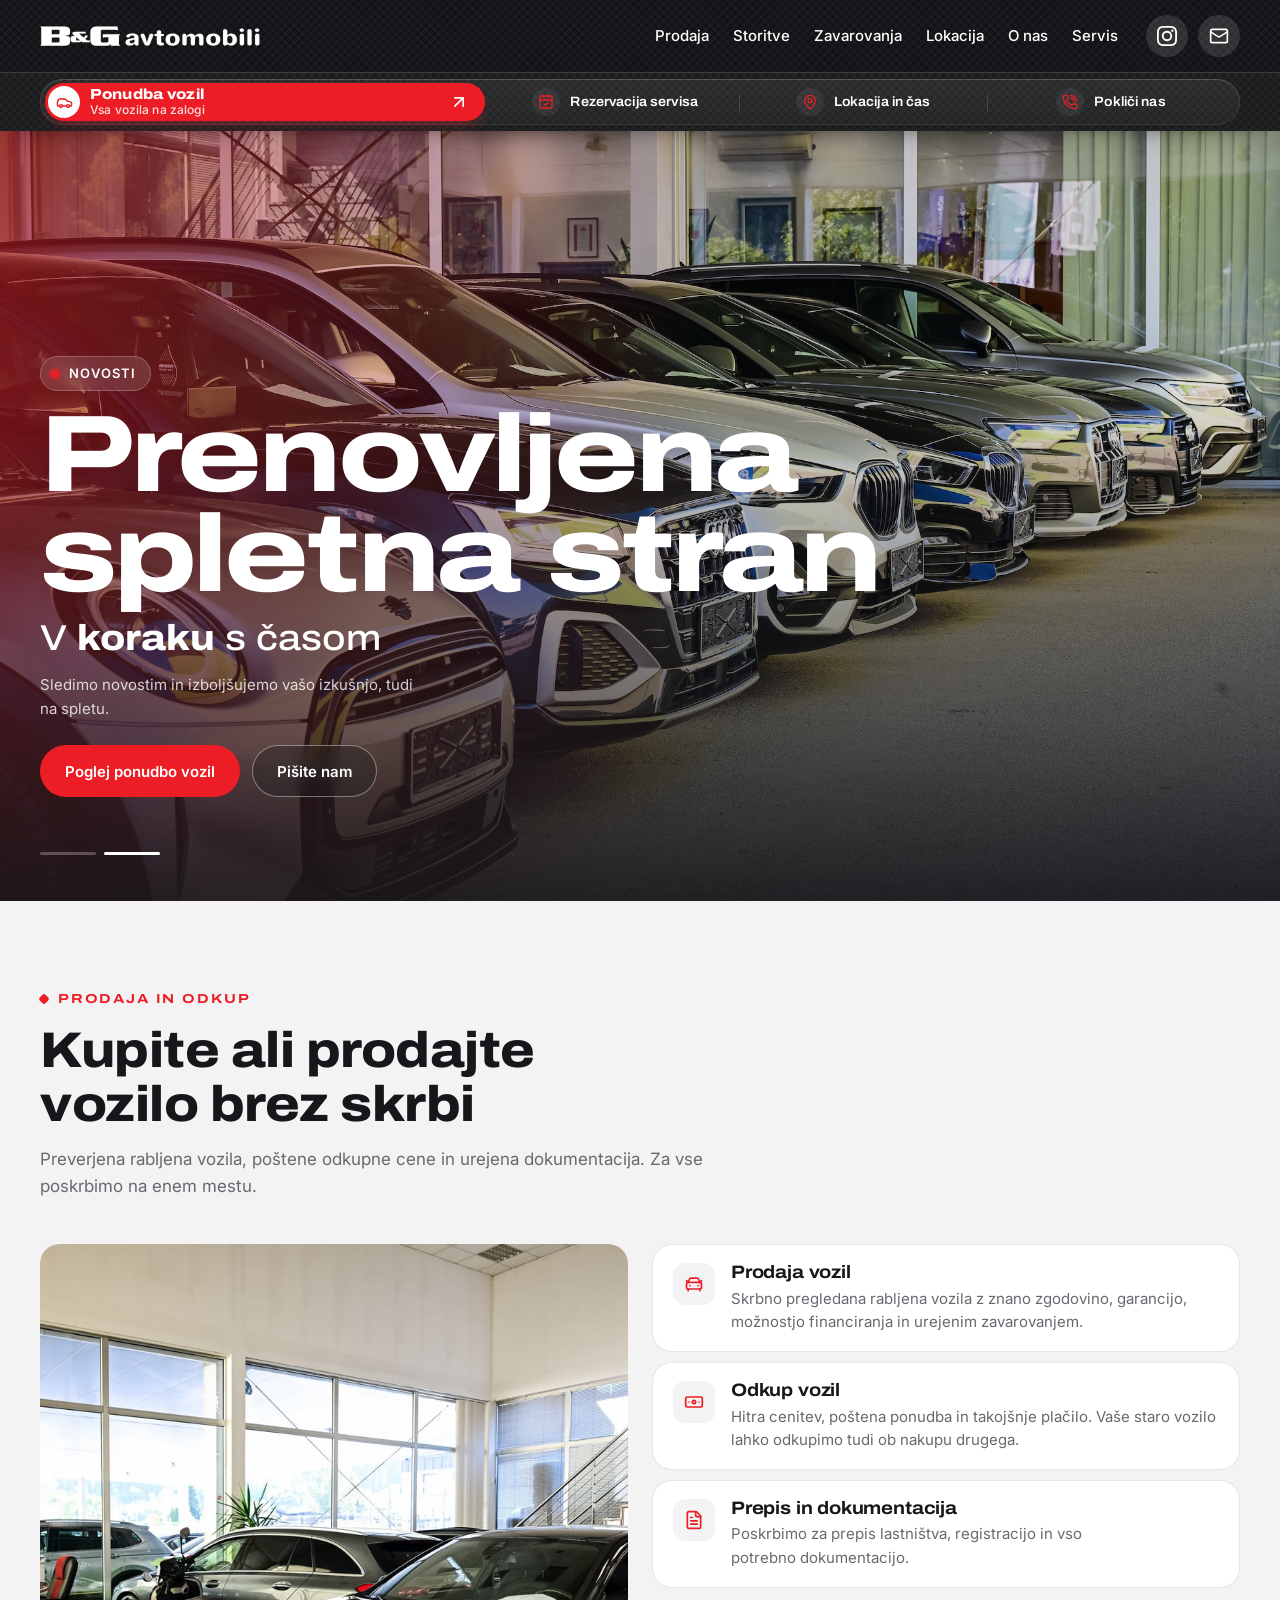
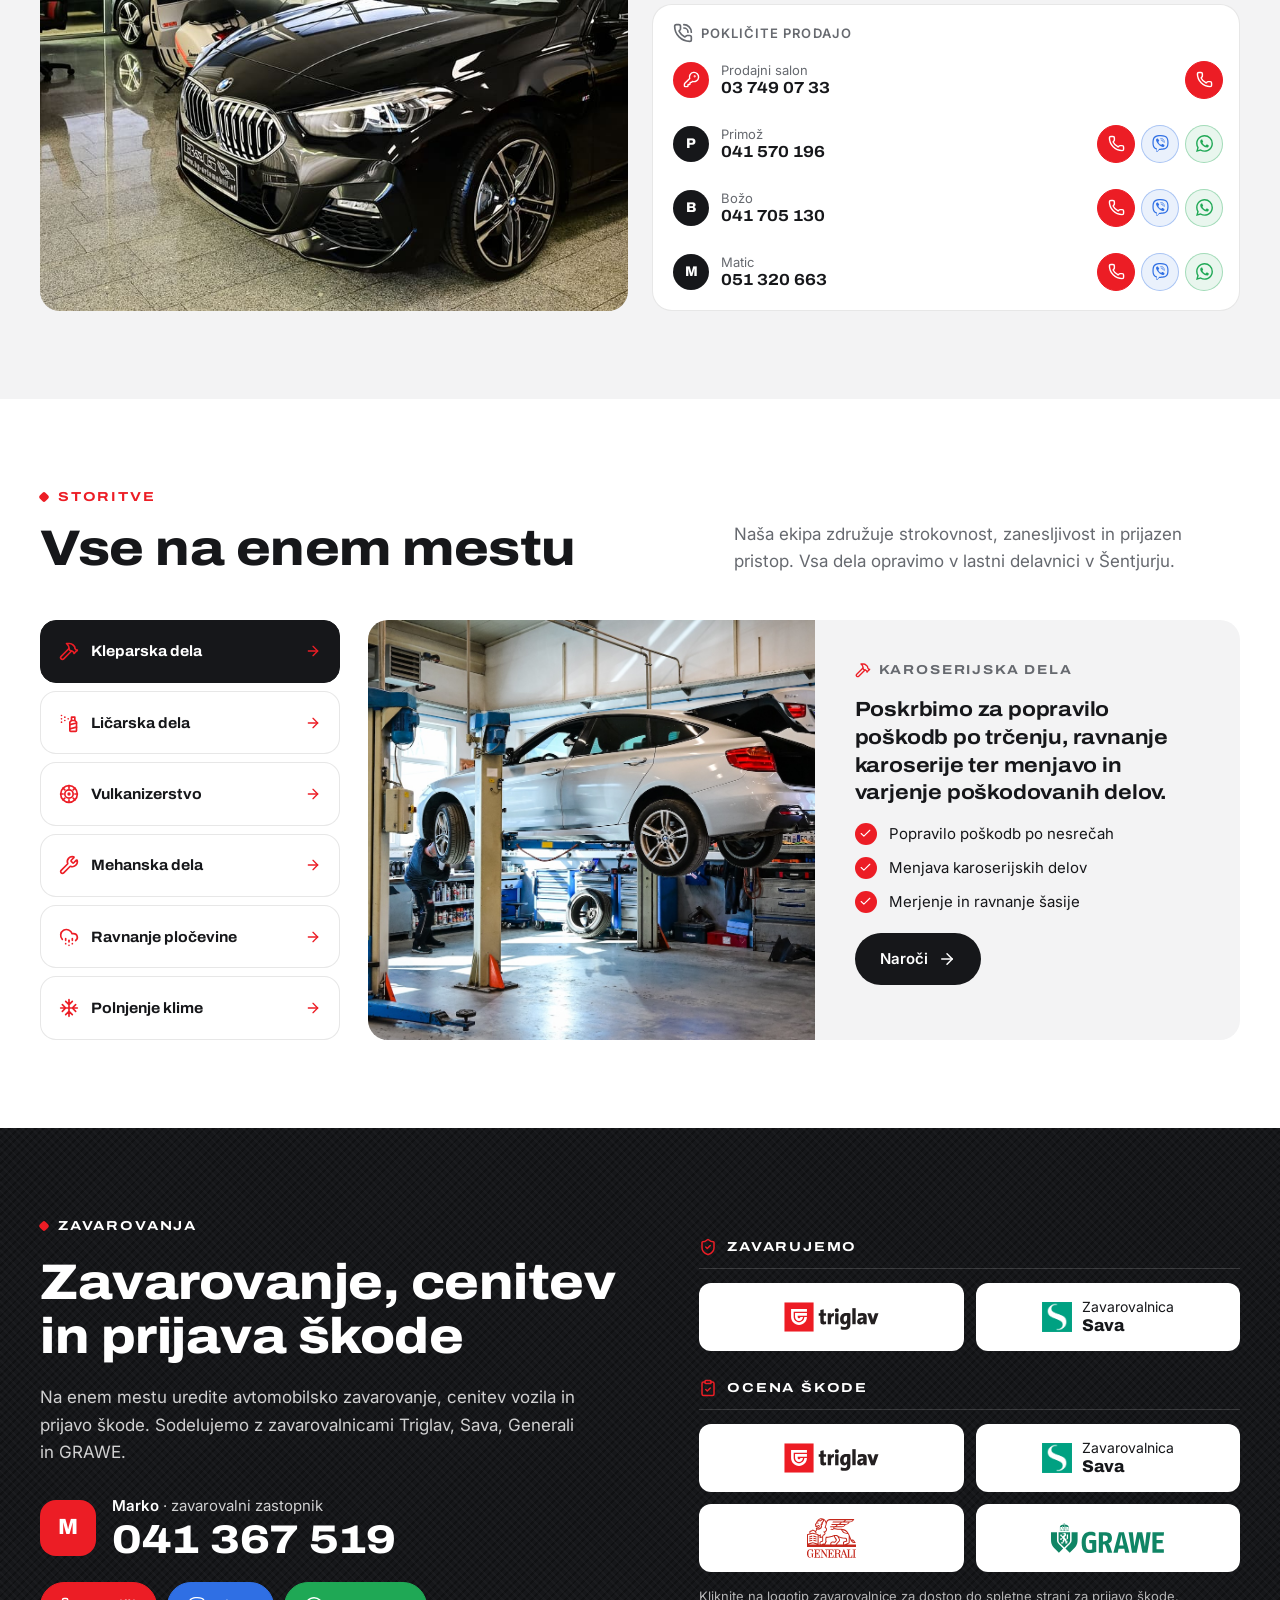
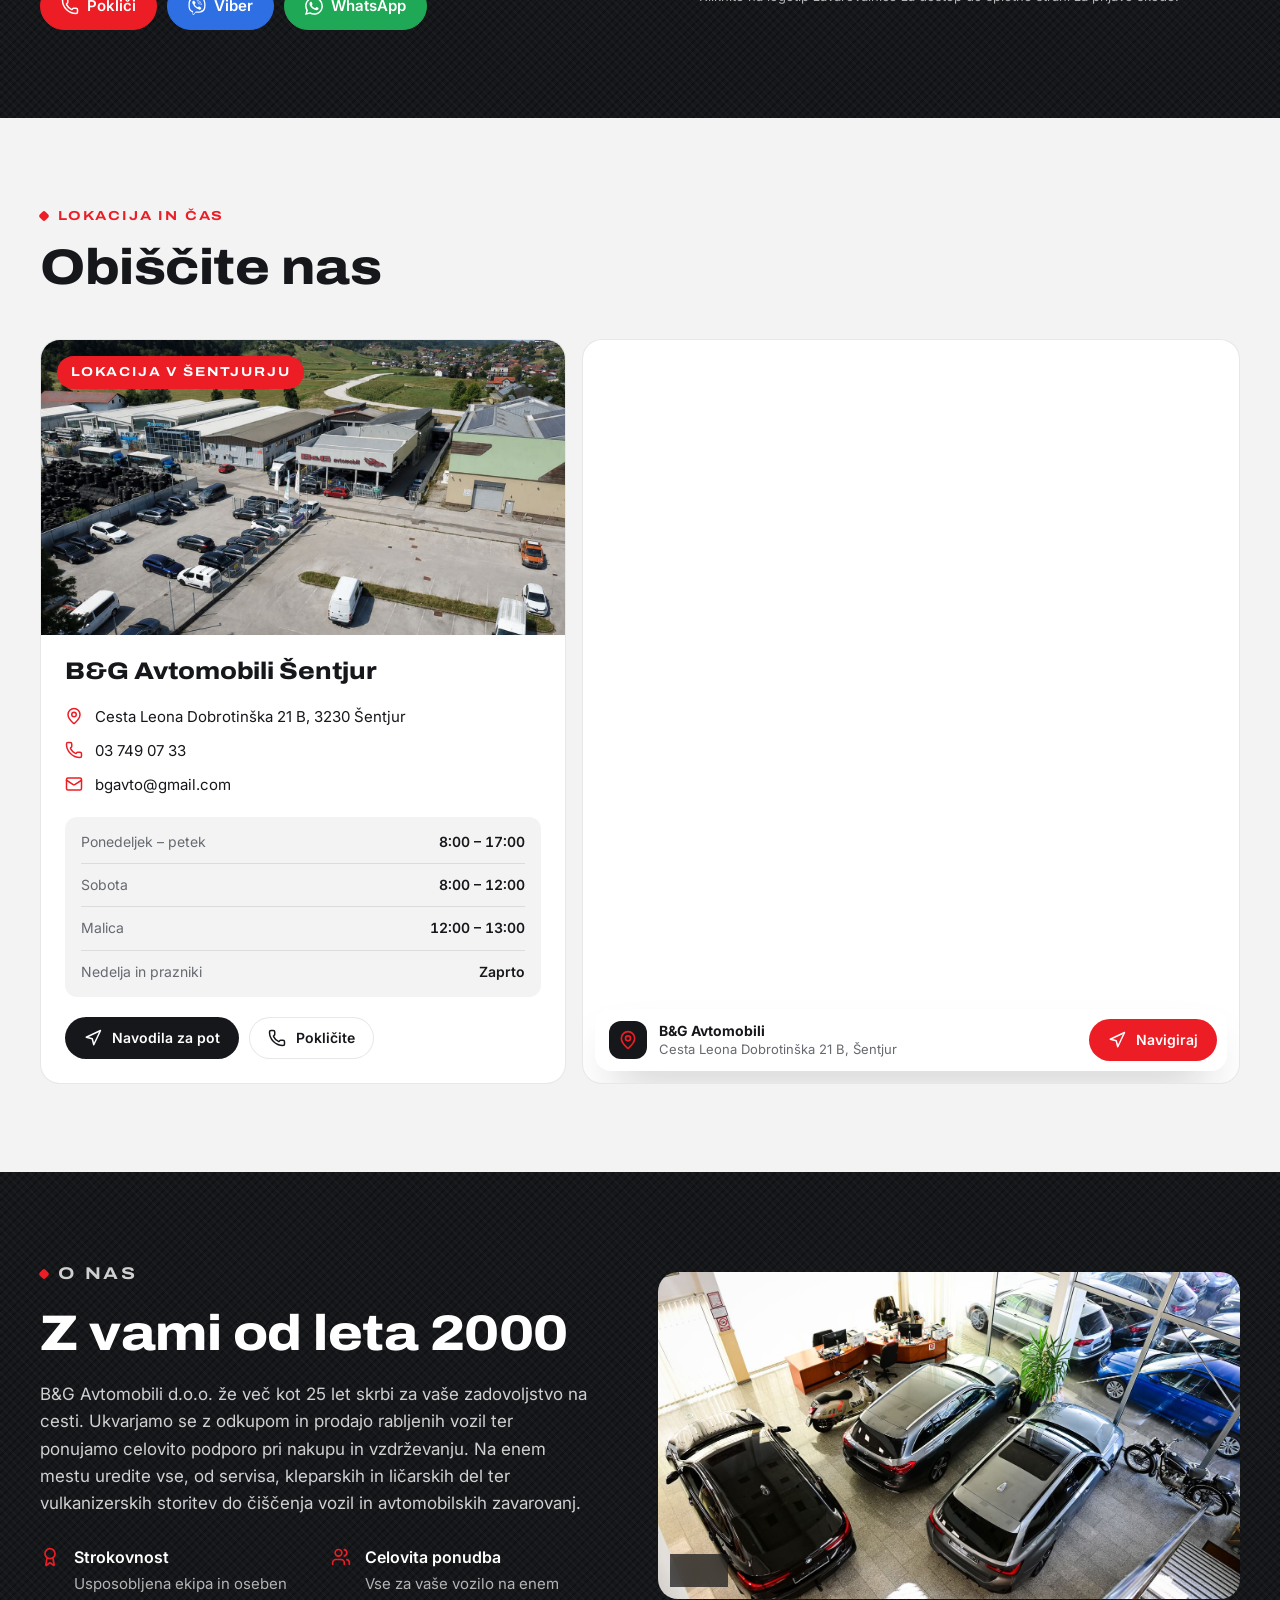
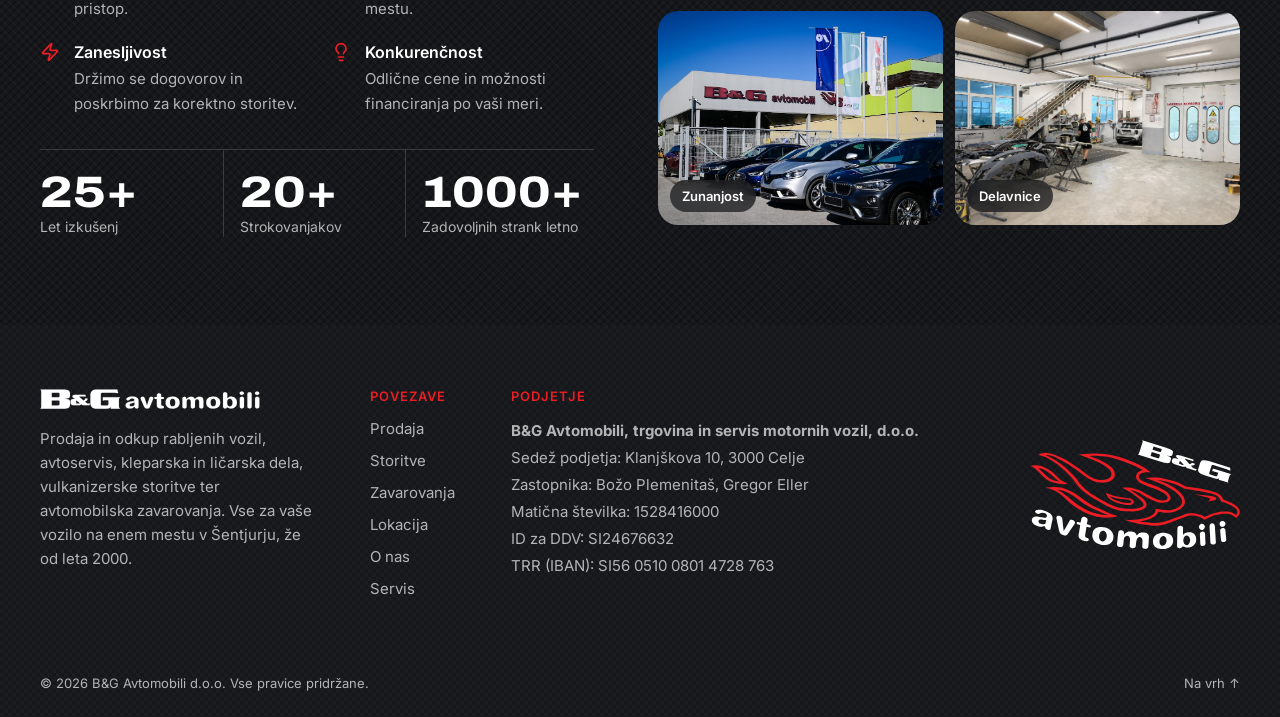
==== commit 62a576e9: "f1" ====
--- a/index.html
+++ b/index.html
@@ -13,7 +13,7 @@
   <link rel="preconnect" href="https://fonts.gstatic.com" crossorigin>
   <link href="https://fonts.googleapis.com/css2?family=Archivo:wdth,wght@100..125,400..900&family=Inter:wght@400;500;600&display=swap" rel="stylesheet">
   <link rel="preload" as="image" href="img/hero-start.jpg" imagesrcset="img/hero-start-480.jpg 480w, img/hero-start-800.jpg 800w, img/hero-start-1200.jpg 1200w, img/hero-start.jpg 2000w" imagesizes="(max-width: 768px) and (pointer: coarse) 120vw, 2000px" fetchpriority="high">
-  <link rel="stylesheet" href="css/styles.css?v=8">
+  <link rel="stylesheet" href="css/styles.css?v=9">
 </head>
 <body>
   <a class="skip" href="#vsebina">Preskoči na vsebino</a>
@@ -242,6 +242,8 @@
             <label for="svc-4"><span class="i i-wrench" aria-hidden="true"></span><span>Mehanska dela</span><span class="i i-arrow-right tab-arrow" aria-hidden="true"></span></label>
             <input type="radio" name="svc" id="svc-5" class="sr-only">
             <label for="svc-5"><span class="i i-cloud-hail" aria-hidden="true"></span><span>Ravnanje pločevine</span><span class="i i-arrow-right tab-arrow" aria-hidden="true"></span></label>
+            <input type="radio" name="svc" id="svc-6" class="sr-only">
+            <label for="svc-6"><span class="i i-snowflake" aria-hidden="true"></span><span>Polnjenje klime</span><span class="i i-arrow-right tab-arrow" aria-hidden="true"></span></label>
           </fieldset>
 
           <div class="nav-svc__panels">
@@ -314,6 +316,20 @@
                   <li><span class="check-mark"><span class="i i-check" aria-hidden="true"></span></span>Ohranjanje tovarniškega laka</li>
                   <li><span class="check-mark"><span class="i i-check" aria-hidden="true"></span></span>Brez kitanja in lakiranja</li>
                   <li><span class="check-mark"><span class="i i-check" aria-hidden="true"></span></span>Ohranitev vrednosti vozila</li>
+                </ul>
+                <a href="servis.html#narocilo" class="btn btn--dark">Naroči<span class="i i-arrow-right" aria-hidden="true"></span></a>
+              </div>
+            </article>
+
+            <article class="svc-panel svc-panel--6">
+              <img src="img/polnjenje-klime.jpg" srcset="img/polnjenje-klime-480.jpg 480w, img/polnjenje-klime-800.jpg 800w, img/polnjenje-klime-1200.jpg 1200w, img/polnjenje-klime.jpg 1400w" sizes="(max-width: 768px) and (pointer: coarse) 100vw, 1400px" alt="Polnjenje klimatske naprave v vozilu" width="1400" height="933" loading="lazy" decoding="async">
+              <div class="svc-panel__body">
+                <p class="svc-panel__meta"><span class="i i-snowflake" aria-hidden="true"></span>Klimatske naprave</p>
+                <h3>Poskrbimo za brezhibno delovanje klime, da je vožnja prijetna tudi v najbolj vročih dneh.</h3>
+                <ul class="checks">
+                  <li><span class="check-mark"><span class="i i-check" aria-hidden="true"></span></span>Polnjenje in preverjanje tesnosti</li>
+                  <li><span class="check-mark"><span class="i i-check" aria-hidden="true"></span></span>Dezinfekcija in menjava filtra</li>
+                  <li><span class="check-mark"><span class="i i-check" aria-hidden="true"></span></span>Diagnostika in popravilo klime</li>
                 </ul>
                 <a href="servis.html#narocilo" class="btn btn--dark">Naroči<span class="i i-arrow-right" aria-hidden="true"></span></a>
               </div>
--- a/css/styles.css
+++ b/css/styles.css
@@ -607,12 +607,12 @@
   }
 }
 
-/* Same weave as the header, but slightly see-through so content glides under the dock. */
+/* Same weave as the header, with only a hint of see-through so the dock stays legible over content. */
 .tray {
   background:
     repeating-linear-gradient(45deg, #ffffff06 0 2px, transparent 2px 6px),
     repeating-linear-gradient(-45deg, #00000033 0 2px, transparent 2px 6px),
-    color-mix(in srgb, var(--carbon) 84%, transparent);
+    color-mix(in srgb, var(--carbon) 96%, transparent);
   -webkit-backdrop-filter: blur(14px) saturate(140%);
   backdrop-filter: blur(14px) saturate(140%);
   color: var(--white);
@@ -1715,7 +1715,8 @@
 .nav-svc:has(#svc-2:checked) .svc-panel--2,
 .nav-svc:has(#svc-3:checked) .svc-panel--3,
 .nav-svc:has(#svc-4:checked) .svc-panel--4,
-.nav-svc:has(#svc-5:checked) .svc-panel--5 {
+.nav-svc:has(#svc-5:checked) .svc-panel--5,
+.nav-svc:has(#svc-6:checked) .svc-panel--6 {
   visibility: visible;
   animation: panel-in 0.45s var(--ease) both;
 }
@@ -2250,7 +2251,6 @@
   justify-content: space-between;
   gap: 12px;
   padding-block: 24px;
-  border-top: 1px solid var(--line-light);
   font-size: 13px;
 }
 
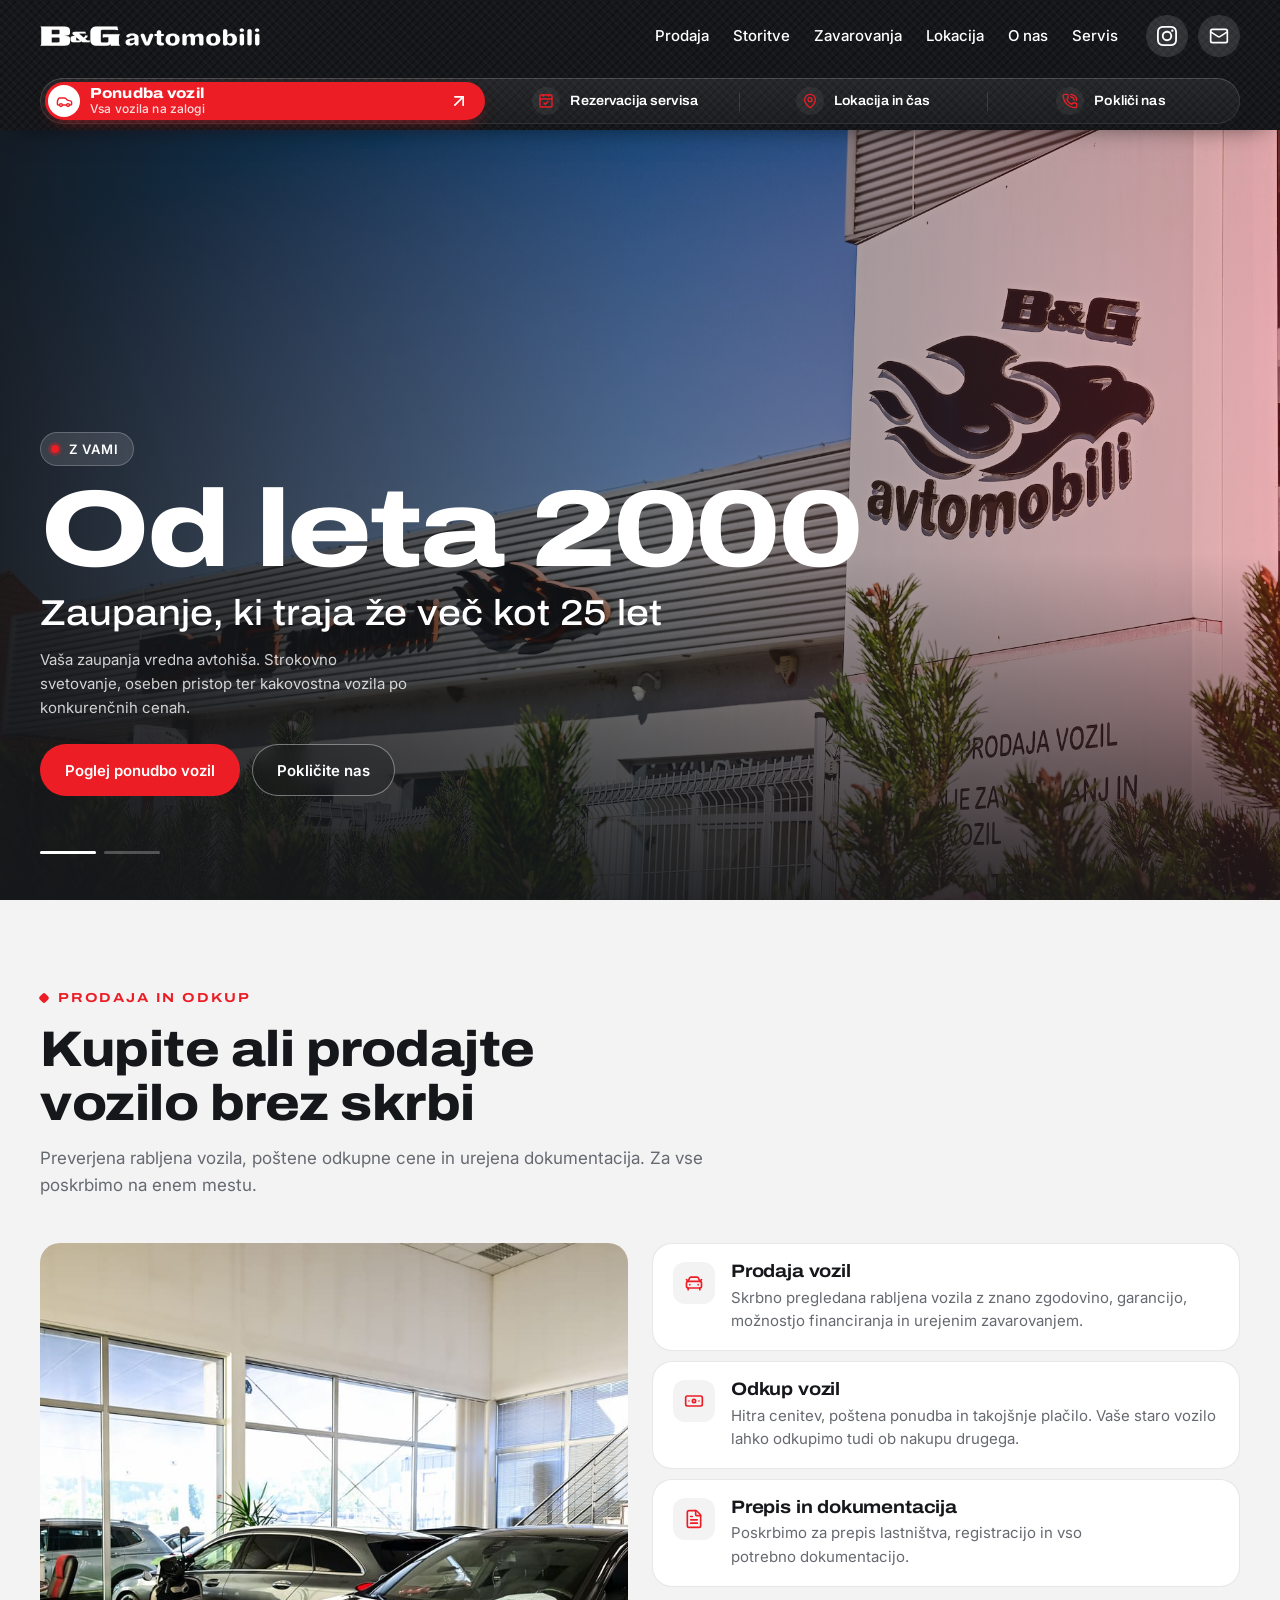
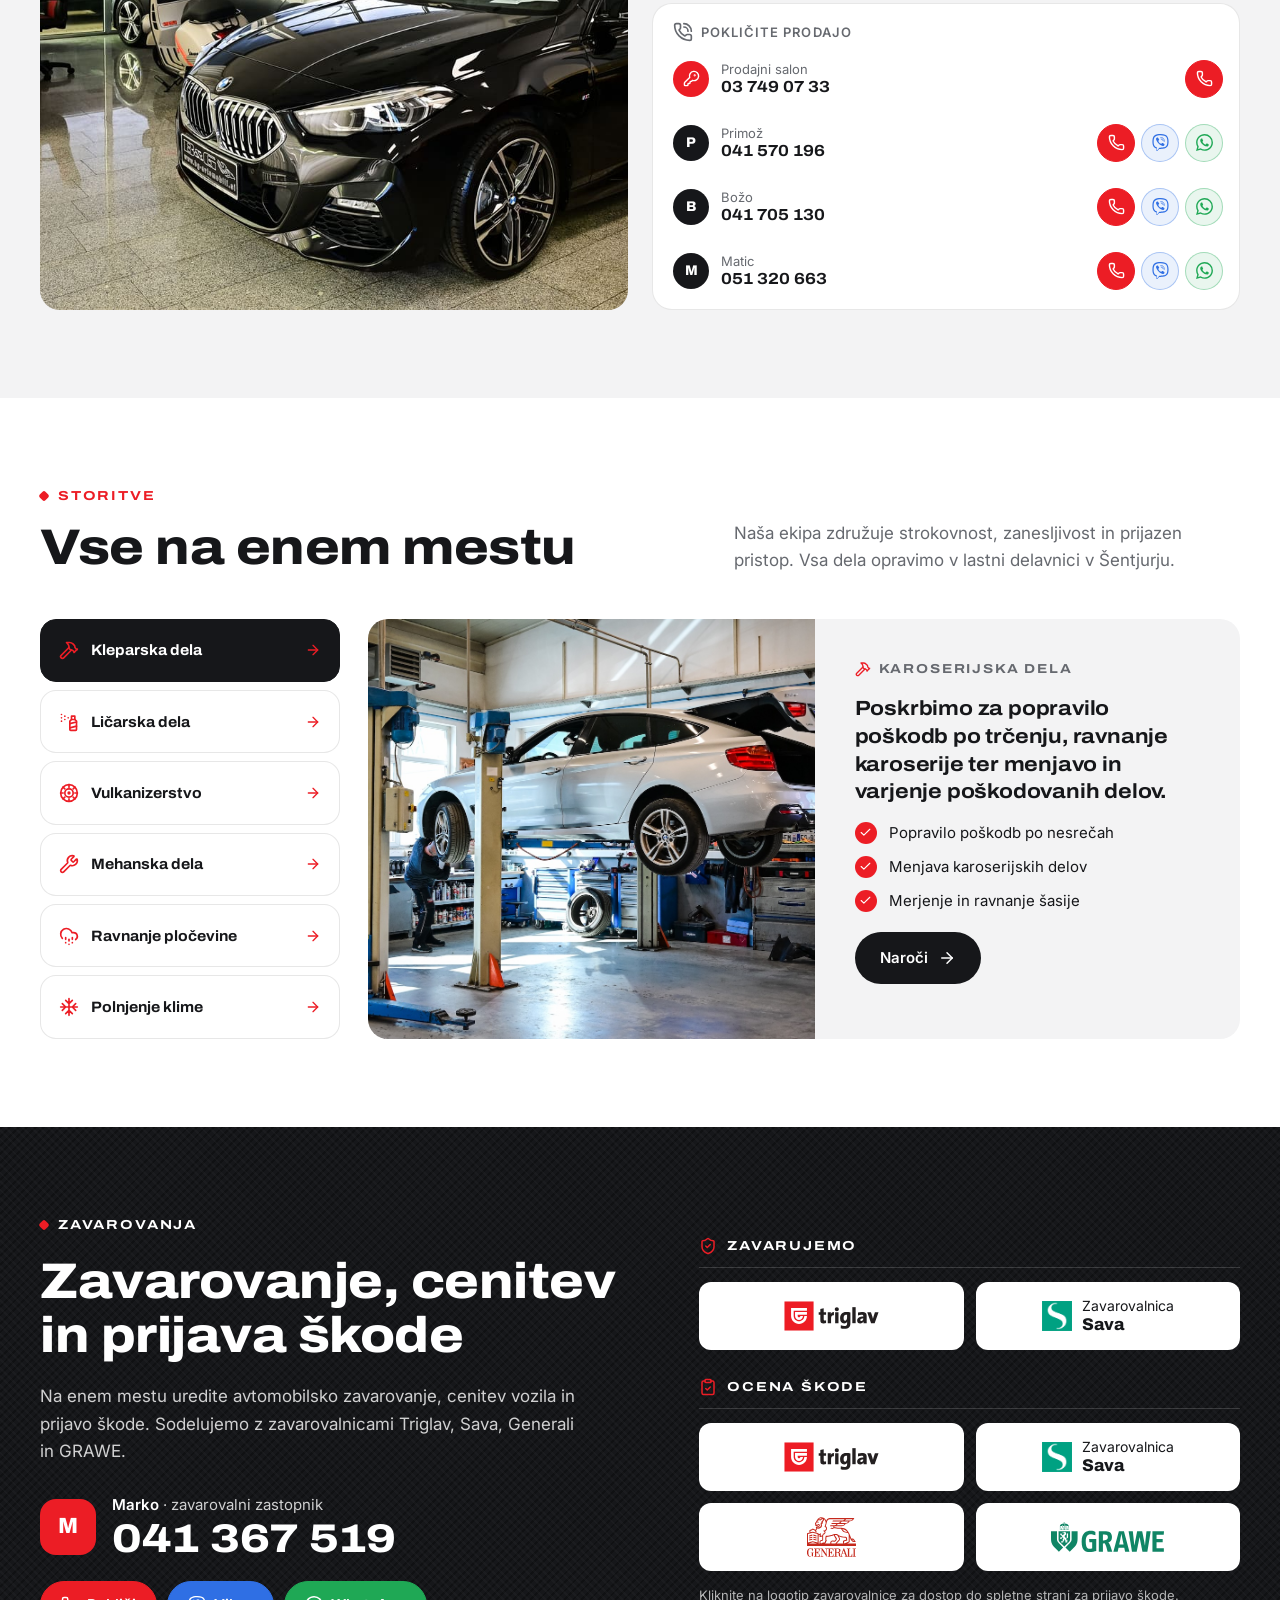
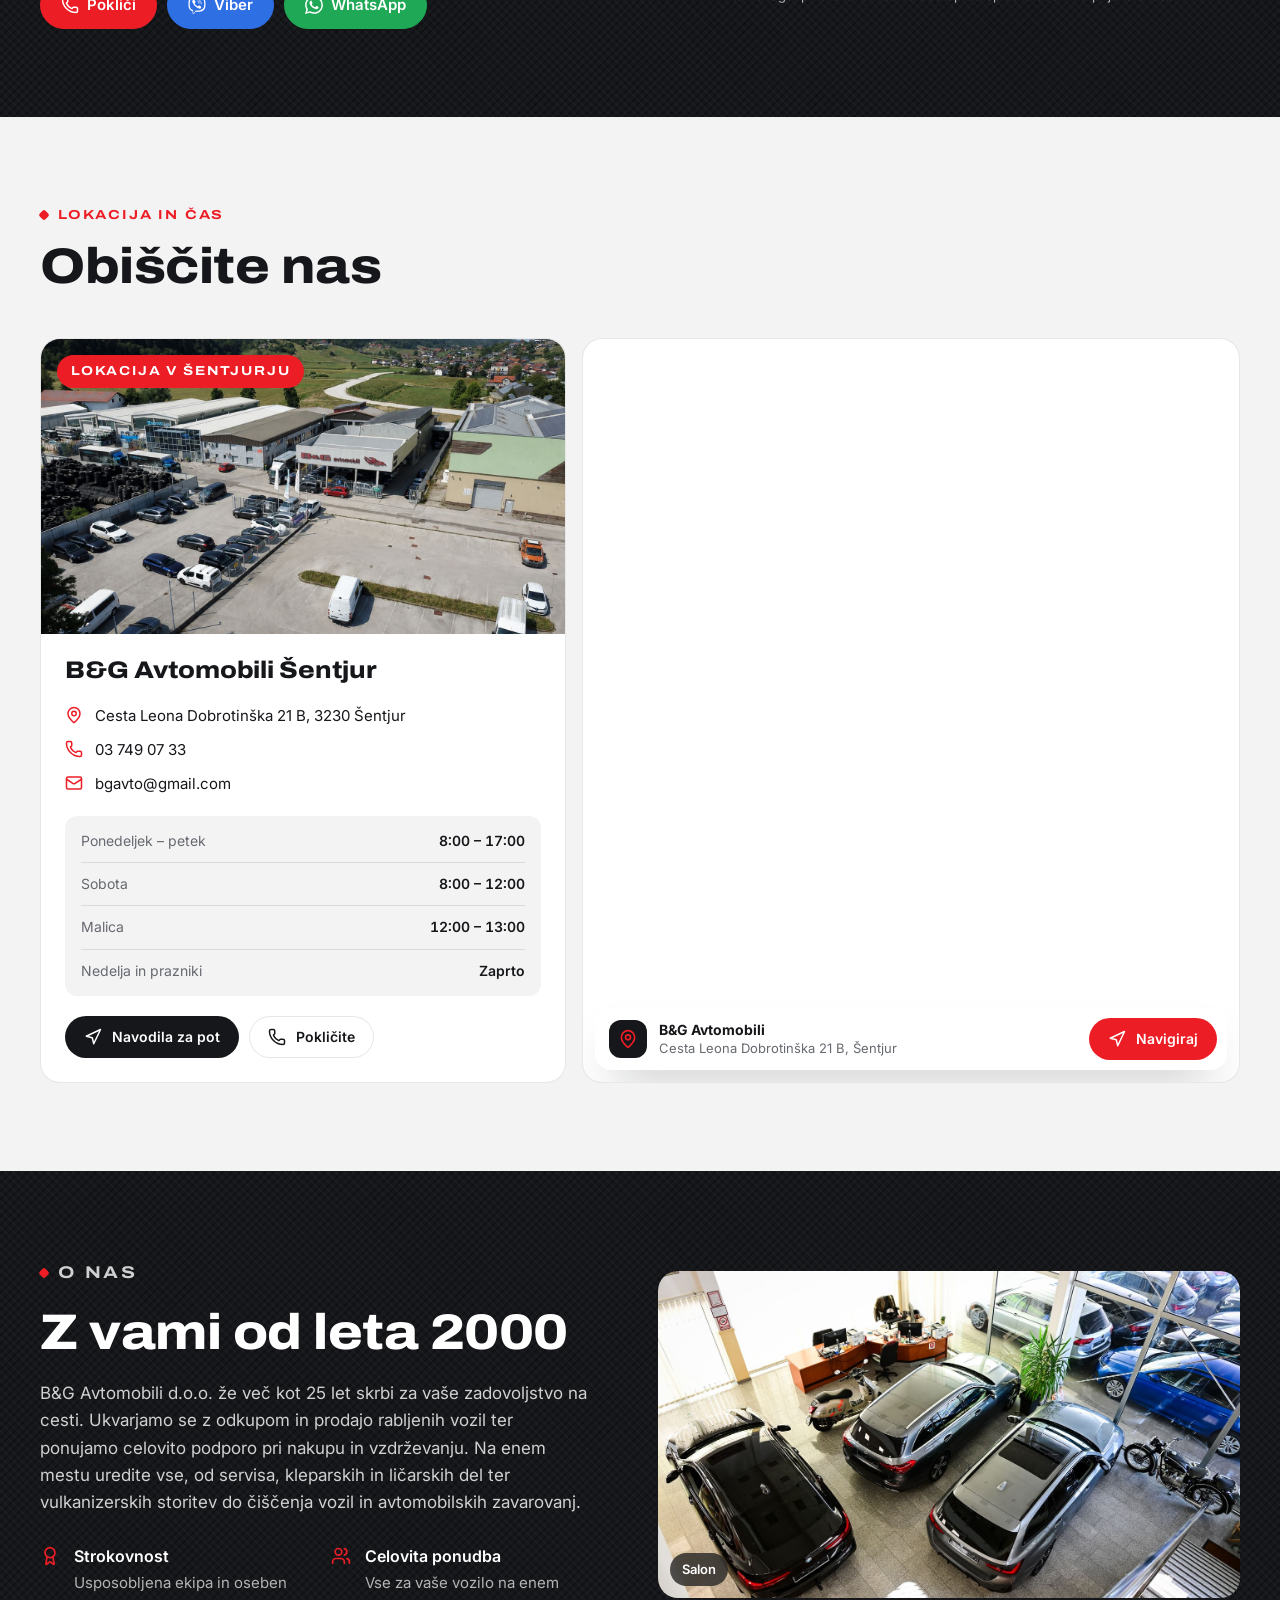
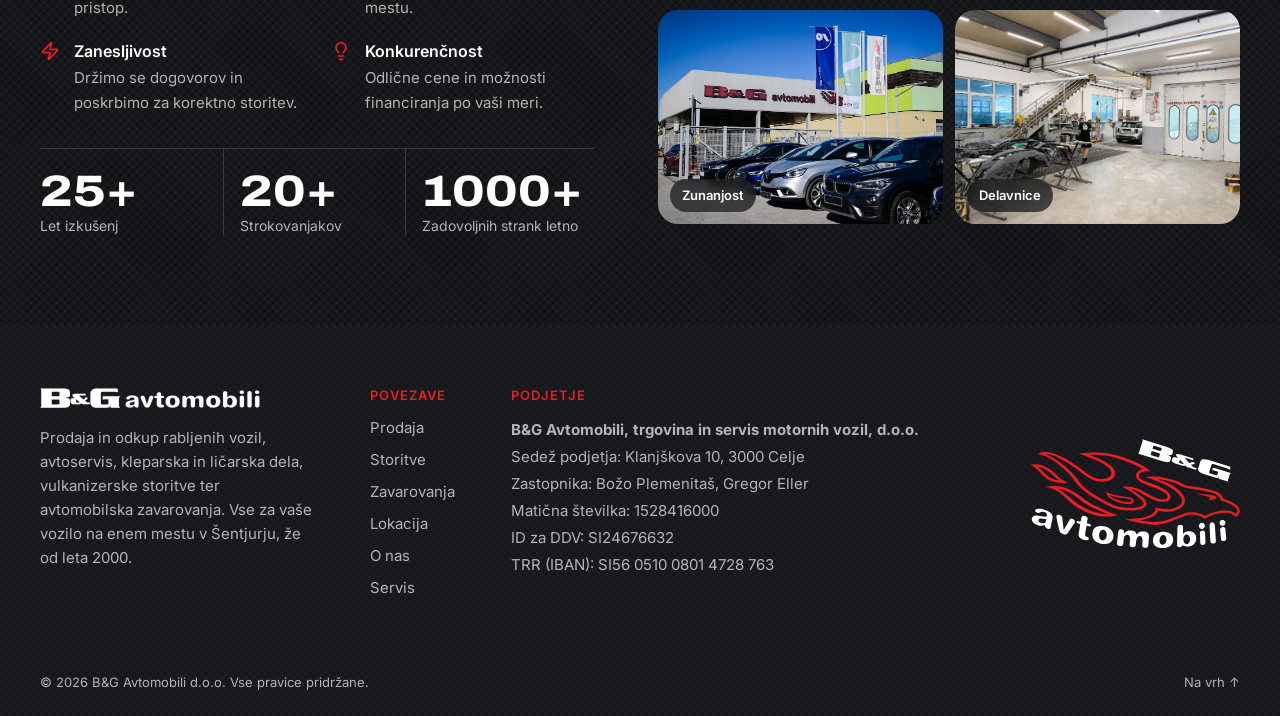
==== commit 4d9ff07f: "f4" ====
--- a/index.html
+++ b/index.html
@@ -13,7 +13,7 @@
   <link rel="preconnect" href="https://fonts.gstatic.com" crossorigin>
   <link href="https://fonts.googleapis.com/css2?family=Archivo:wdth,wght@100..125,400..900&family=Inter:wght@400;500;600&display=swap" rel="stylesheet">
   <link rel="preload" as="image" href="img/hero-start.jpg" imagesrcset="img/hero-start-480.jpg 480w, img/hero-start-800.jpg 800w, img/hero-start-1200.jpg 1200w, img/hero-start.jpg 2000w" imagesizes="(max-width: 768px) and (pointer: coarse) 120vw, 2000px" fetchpriority="high">
-  <link rel="stylesheet" href="css/styles.css?v=9">
+  <link rel="stylesheet" href="css/styles.css?v=10">
 </head>
 <body>
   <a class="skip" href="#vsebina">Preskoči na vsebino</a>
--- a/css/styles.css
+++ b/css/styles.css
@@ -367,18 +367,19 @@
 }
 
 /* ---------- Top: header (1) + tray (5) ---------- */
+/* Header and tray share one background so they read as a single bar with no seam. */
 .top {
   position: sticky;
   top: 0;
   z-index: 50;
+  background: var(--carbon-weave);
+  box-shadow: 0 10px 24px -14px #00000099;
 }
 
 .site-header {
   position: relative;
   z-index: 2;
-  background: var(--carbon-weave);
   color: var(--white);
-  border-bottom: 1px solid var(--line-light);
 }
 
 .site-header .brand img {
@@ -607,22 +608,8 @@
   }
 }
 
-/* Same weave as the header, with only a hint of see-through so the dock stays legible over content. */
 .tray {
-  background:
-    repeating-linear-gradient(45deg, #ffffff06 0 2px, transparent 2px 6px),
-    repeating-linear-gradient(-45deg, #00000033 0 2px, transparent 2px 6px),
-    color-mix(in srgb, var(--carbon) 96%, transparent);
-  -webkit-backdrop-filter: blur(14px) saturate(140%);
-  backdrop-filter: blur(14px) saturate(140%);
   color: var(--white);
-  box-shadow: 0 10px 24px -14px #00000099;
-}
-
-@supports not ((backdrop-filter: blur(1px)) or (-webkit-backdrop-filter: blur(1px))) {
-  .tray {
-    background: var(--carbon-weave);
-  }
 }
 
 .tray__inner {
@@ -1630,35 +1617,32 @@
   min-width: 0;
 }
 
+/* Small screens: every service visible at once in a tappable grid, no hidden horizontal scroll. */
 .nav-svc__tabs {
-  display: flex;
+  display: grid;
+  grid-template-columns: repeat(2, minmax(0, 1fr));
   gap: 8px;
   min-inline-size: 0;
-  overflow-x: auto;
-  scrollbar-width: none;
-  margin-inline: -20px;
-  padding: 2px 20px 6px;
-}
-
-.nav-svc__tabs::-webkit-scrollbar {
-  display: none;
+  margin: 0;
+  padding: 0;
+  border: 0;
 }
 
 .nav-svc__tabs label {
   display: flex;
   align-items: center;
-  gap: 12px;
-  flex: none;
+  gap: 10px;
+  min-width: 0;
   min-height: 56px;
-  padding: 0 18px;
+  padding: 8px 14px;
   border: 1px solid var(--line);
   border-radius: var(--radius-md);
   background: var(--white);
   font-family: var(--font-head);
-  font-size: 15px;
+  font-size: 14px;
   font-weight: 700;
   font-stretch: 105%;
-  white-space: nowrap;
+  line-height: 1.2;
   cursor: pointer;
   transition:
     background-color 0.2s,
@@ -1667,7 +1651,14 @@
 }
 
 .nav-svc__tabs label .i {
+  flex: none;
   color: var(--red);
+}
+
+@media (min-width: 640px) {
+  .nav-svc__tabs {
+    grid-template-columns: repeat(3, minmax(0, 1fr));
+  }
 }
 
 .nav-svc__tabs .tab-arrow {
@@ -1811,16 +1802,18 @@
   }
 
   .nav-svc__tabs {
+    display: flex;
     flex-direction: column;
     height: var(--svc-h);
-    margin: 0;
-    padding: 0;
-    overflow: visible;
   }
 
   .nav-svc__tabs label {
     flex: 1;
+    gap: 12px;
     min-height: 62px;
+    padding: 0 18px;
+    font-size: 15px;
+    white-space: nowrap;
   }
 
   .nav-svc__tabs .tab-arrow {
@@ -2868,17 +2861,7 @@
     font-size: 16px;
   }
 
-  /* ---------- Service tabs: snap scrolling with fluid gutters ---------- */
-  .nav-svc__tabs {
-    margin-inline: calc(-1 * var(--gutter));
-    padding-inline: var(--gutter);
-    scroll-padding-inline: var(--gutter);
-    scroll-snap-type: x proximity;
-    overscroll-behavior-x: contain;
-  }
-
   .nav-svc__tabs label {
-    scroll-snap-align: start;
     transition:
       transform var(--dur) var(--ease),
       background-color var(--dur),
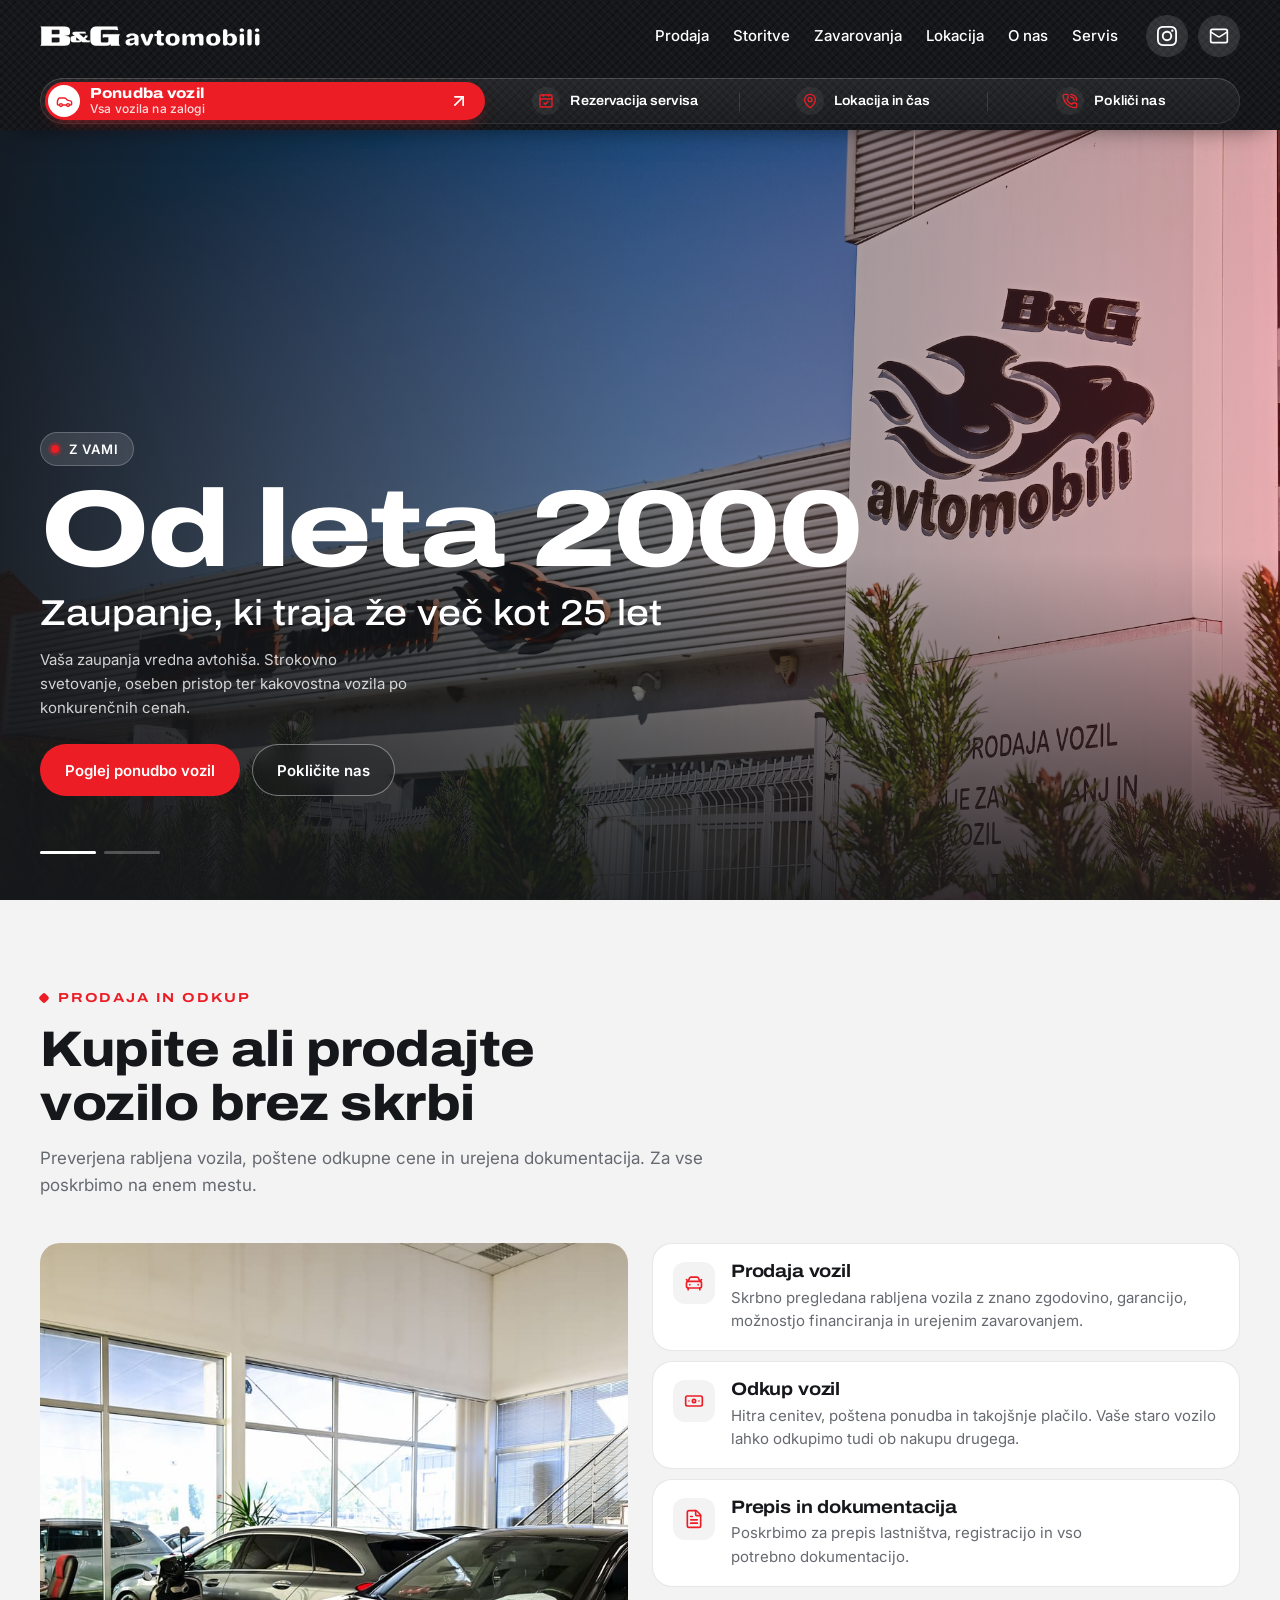
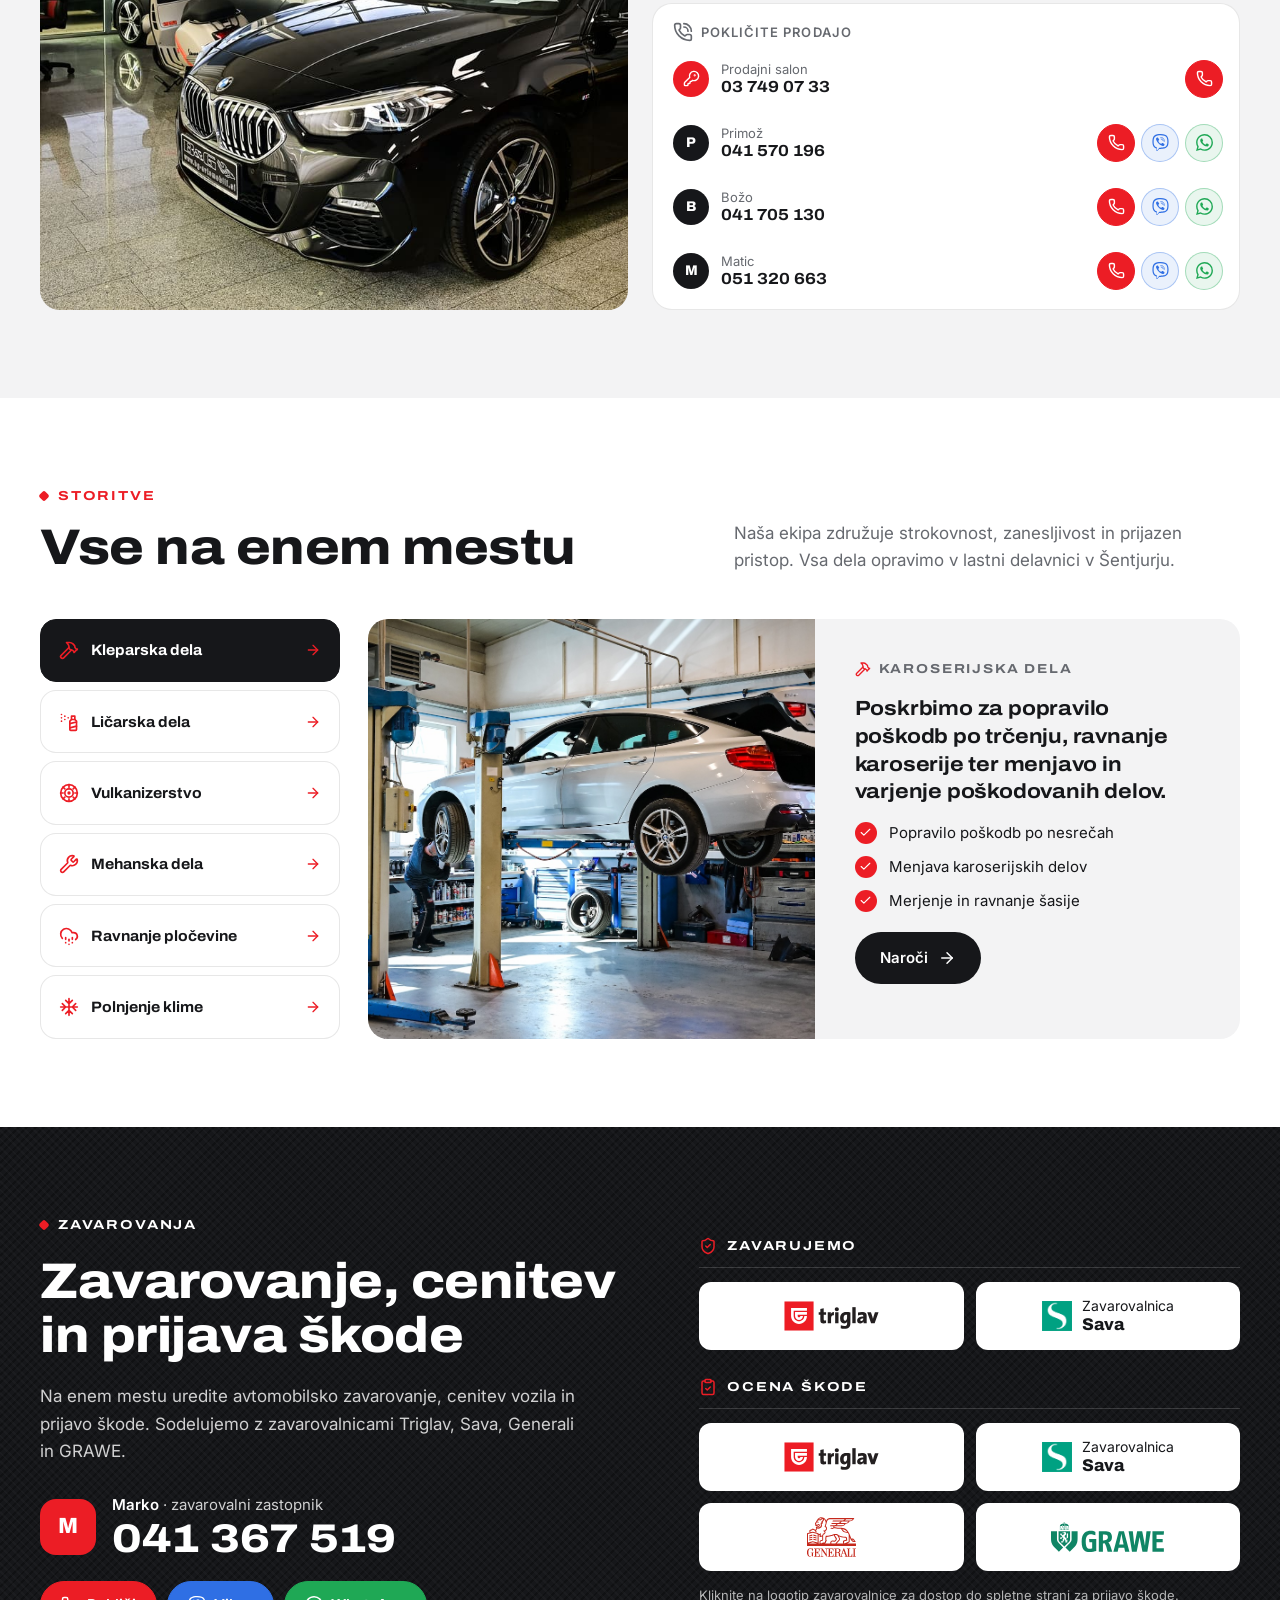
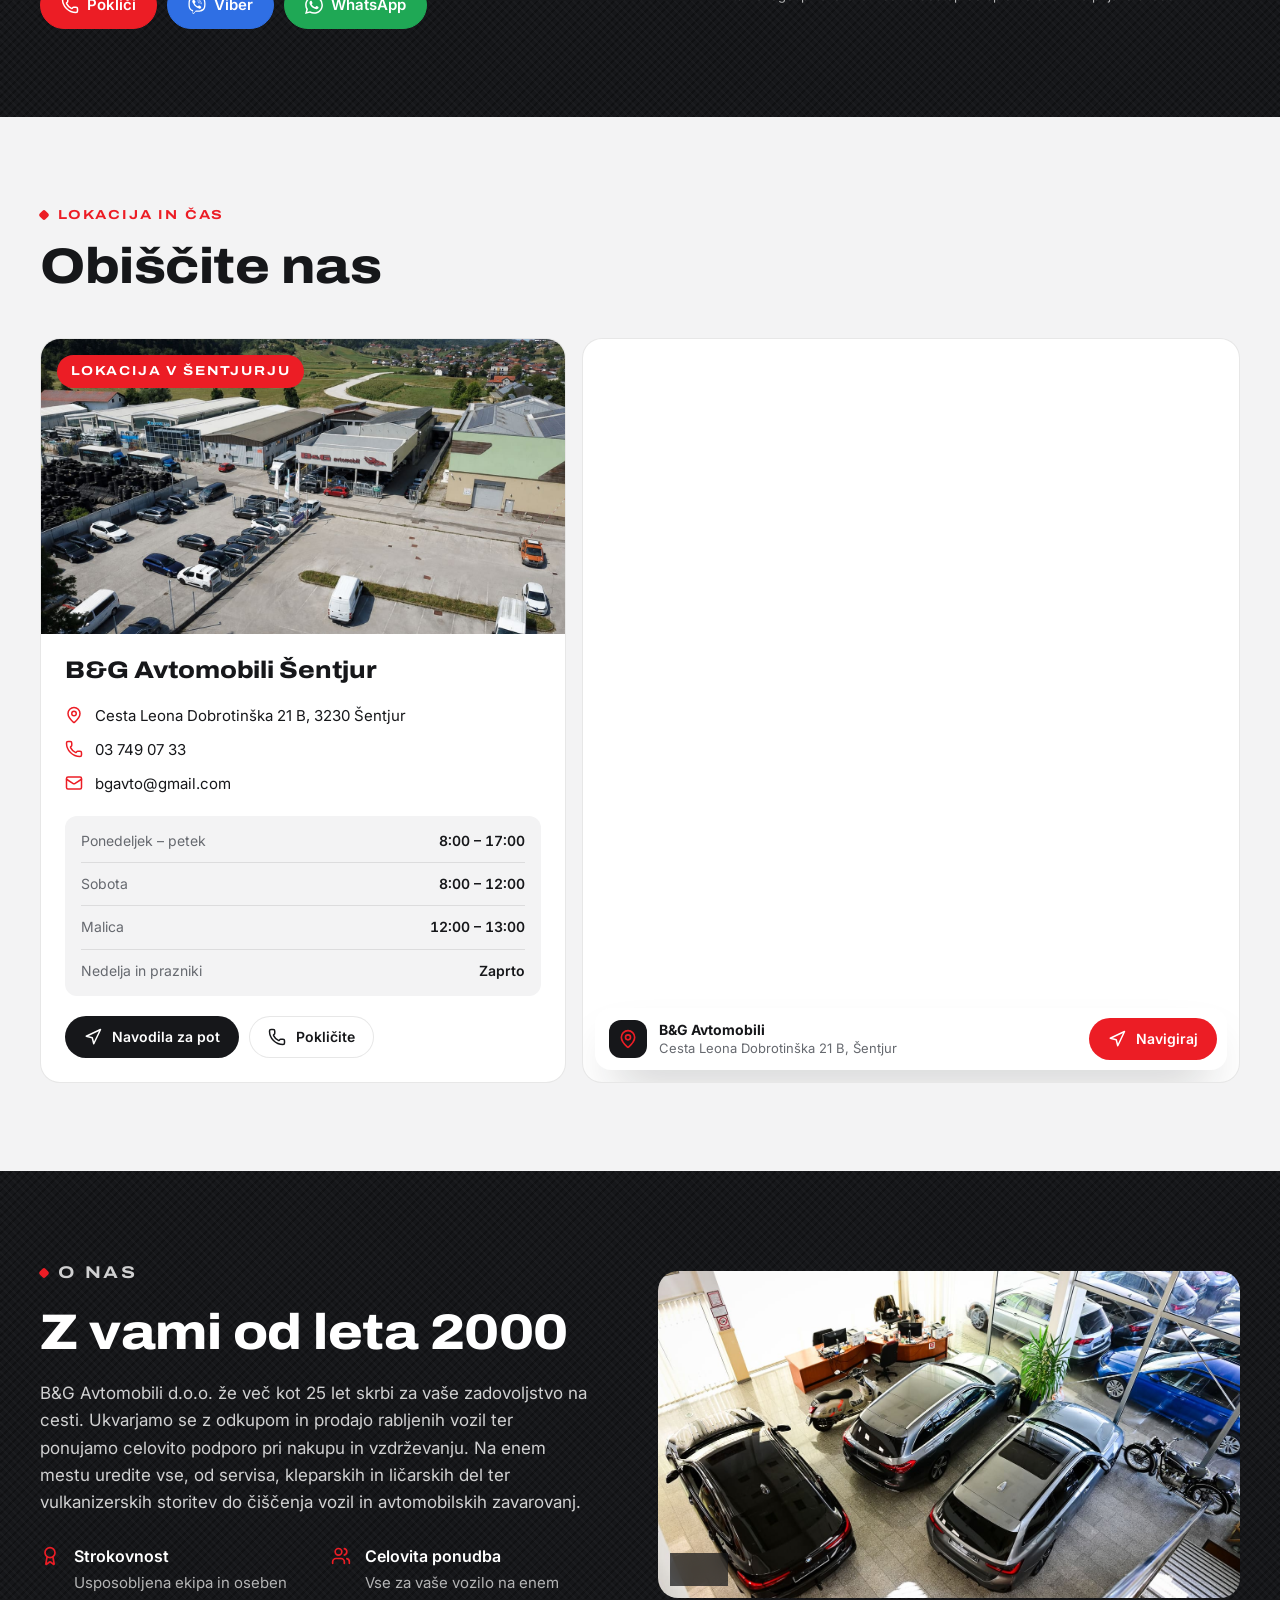
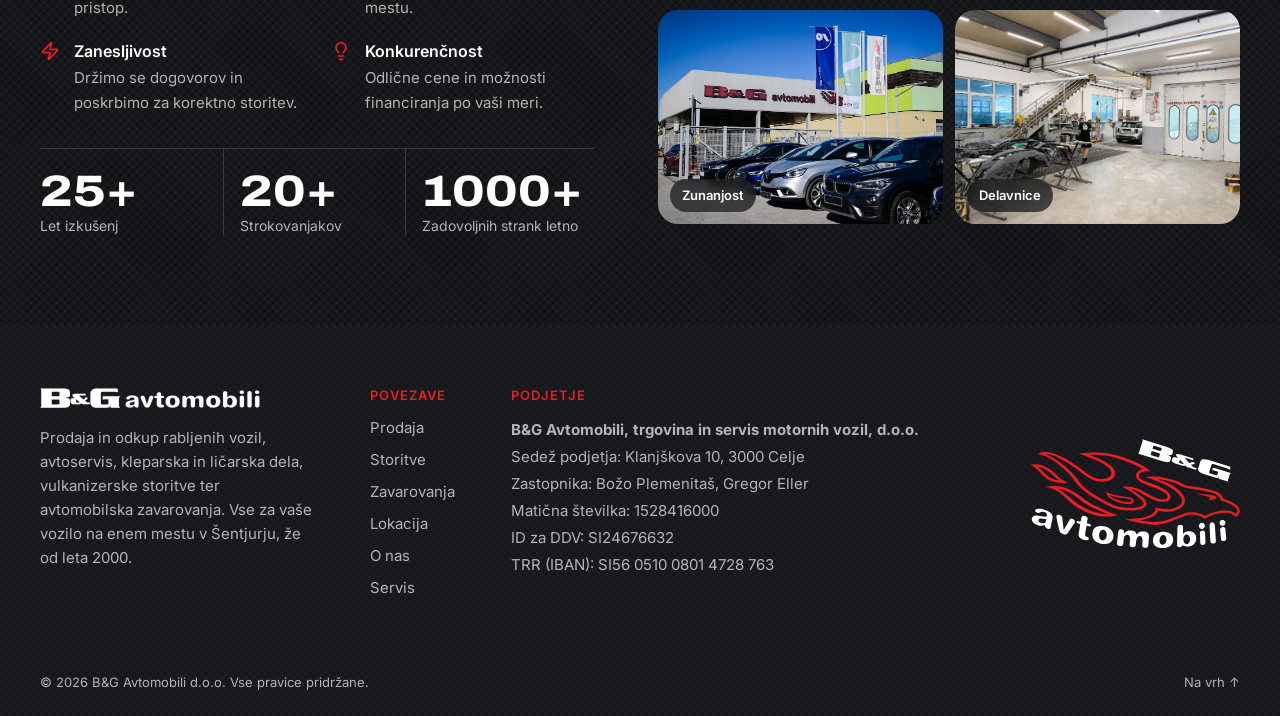
==== commit fa7bdfad: "ff" ====
--- a/index.html
+++ b/index.html
@@ -4,16 +4,144 @@
   <meta charset="utf-8">
   <meta name="viewport" content="width=device-width, initial-scale=1, viewport-fit=cover">
   <title>B&amp;G Avtomobili Šentjur – prodaja, odkup, servis in zavarovanja vozil</title>
-  <meta name="description" content="B&amp;G Avtomobili, Šentjur: prodaja in odkup vozil, servis, diagnostika, pnevmatike, kleparstvo in ličarstvo ter avtomobilska zavarovanja. Cesta Leona Dobrotinška 21 B, 3230 Šentjur.">
+  <meta name="description" content="B&amp;G Avtomobili Šentjur: prodaja in odkup vozil, avtoservis, diagnostika, pnevmatike, kleparstvo, ličarstvo in zavarovanja. Zaupanje že več kot 25 let.">
+  <meta name="robots" content="index, follow, max-image-preview:large, max-snippet:-1, max-video-preview:-1">
+  <meta name="author" content="B&amp;G Avtomobili d.o.o.">
+  <link rel="canonical" href="https://www.bg-avtomobili.si/">
+
+  <!-- Geo & Local SEO -->
+  <meta name="geo.region" content="SI">
+  <meta name="geo.placename" content="Šentjur">
+  <meta name="geo.position" content="46.2155;15.3942">
+  <meta name="ICBM" content="46.2155, 15.3942">
+
+  <!-- Open Graph / Facebook -->
+  <meta property="og:type" content="website">
+  <meta property="og:site_name" content="B&amp;G Avtomobili">
+  <meta property="og:locale" content="sl_SI">
+  <meta property="og:url" content="https://www.bg-avtomobili.si/">
+  <meta property="og:title" content="B&amp;G Avtomobili Šentjur – prodaja, odkup, servis in zavarovanja vozil">
+  <meta property="og:description" content="B&amp;G Avtomobili Šentjur: prodaja in odkup vozil, avtoservis, diagnostika, pnevmatike, kleparstvo, ličarstvo in zavarovanja. Zaupanje že več kot 25 let.">
+  <meta property="og:image" content="https://www.bg-avtomobili.si/img/prodaja-1200.jpg">
+  <meta property="og:image:secure_url" content="https://www.bg-avtomobili.si/img/prodaja-1200.jpg">
+  <meta property="og:image:type" content="image/jpeg">
+  <meta property="og:image:width" content="1200">
+  <meta property="og:image:height" content="800">
+  <meta property="og:image:alt" content="Prodajni salon z vozili B&amp;G Avtomobili Šentjur">
+
+  <!-- Twitter / X -->
+  <meta name="twitter:card" content="summary_large_image">
+  <meta name="twitter:url" content="https://www.bg-avtomobili.si/">
+  <meta name="twitter:title" content="B&amp;G Avtomobili Šentjur – prodaja, odkup, servis in zavarovanja vozil">
+  <meta name="twitter:description" content="B&amp;G Avtomobili Šentjur: prodaja in odkup vozil, avtoservis, diagnostika, pnevmatike, kleparstvo, ličarstvo in zavarovanja. Zaupanje že več kot 25 let.">
+  <meta name="twitter:image" content="https://www.bg-avtomobili.si/img/prodaja-1200.jpg">
+  <meta name="twitter:image:alt" content="Prodajni salon z vozili B&amp;G Avtomobili Šentjur">
+
   <meta name="theme-color" content="#16171a">
   <link rel="icon" href="favicon.svg" type="image/svg+xml">
   <link rel="icon" href="favicon-32.png" sizes="32x32" type="image/png">
   <link rel="apple-touch-icon" href="apple-touch-icon.png">
+  <link rel="manifest" href="site.webmanifest">
   <link rel="preconnect" href="https://fonts.googleapis.com">
   <link rel="preconnect" href="https://fonts.gstatic.com" crossorigin>
   <link href="https://fonts.googleapis.com/css2?family=Archivo:wdth,wght@100..125,400..900&family=Inter:wght@400;500;600&display=swap" rel="stylesheet">
   <link rel="preload" as="image" href="img/hero-start.jpg" imagesrcset="img/hero-start-480.jpg 480w, img/hero-start-800.jpg 800w, img/hero-start-1200.jpg 1200w, img/hero-start.jpg 2000w" imagesizes="(max-width: 768px) and (pointer: coarse) 120vw, 2000px" fetchpriority="high">
   <link rel="stylesheet" href="css/styles.css?v=10">
+
+  <!-- Structured Data (Schema.org JSON-LD) -->
+  <script type="application/ld+json">
+  {
+    "@context": "https://schema.org",
+    "@graph": [
+      {
+        "@type": ["AutoDealer", "AutoRepair"],
+        "@id": "https://www.bg-avtomobili.si/#organization",
+        "name": "B&G Avtomobili",
+        "legalName": "B&G Avtomobili, trgovina in servis motornih vozil, d.o.o.",
+        "url": "https://www.bg-avtomobili.si/",
+        "logo": {
+          "@type": "ImageObject",
+          "@id": "https://www.bg-avtomobili.si/#logo",
+          "url": "https://www.bg-avtomobili.si/img/bg-logo.svg",
+          "contentUrl": "https://www.bg-avtomobili.si/img/bg-logo.svg",
+          "caption": "B&G Avtomobili logotip"
+        },
+        "image": [
+          "https://www.bg-avtomobili.si/img/prodaja-1200.jpg",
+          "https://www.bg-avtomobili.si/img/lokacija-1200.jpg",
+          "https://www.bg-avtomobili.si/img/delavnice-1200.jpg"
+        ],
+        "description": "B&G Avtomobili d.o.o. v Šentjurju: prodaja in odkup rabljenih vozil, avtoservis, kleparska in ličarska popravila, vulkanizerstvo ter avtomobilska zavarovanja.",
+        "telephone": "+38637490733",
+        "email": "bgavto@gmail.com",
+        "vatID": "SI24676632",
+        "taxID": "SI24676632",
+        "address": {
+          "@type": "PostalAddress",
+          "streetAddress": "Cesta Leona Dobrotinška 21 B",
+          "addressLocality": "Šentjur",
+          "postalCode": "3230",
+          "addressCountry": "SI"
+        },
+        "geo": {
+          "@type": "GeoCoordinates",
+          "latitude": 46.2155,
+          "longitude": 15.3942
+        },
+        "hasMap": "https://maps.google.com/maps?q=Cesta%20Leona%20Dobrotin%C5%A1ka%2021B%2C%203230%20%C5%A0entjur",
+        "openingHoursSpecification": [
+          {
+            "@type": "OpeningHoursSpecification",
+            "dayOfWeek": ["Monday", "Tuesday", "Wednesday", "Thursday", "Friday"],
+            "opens": "08:00",
+            "closes": "17:00"
+          },
+          {
+            "@type": "OpeningHoursSpecification",
+            "dayOfWeek": "Saturday",
+            "opens": "08:00",
+            "closes": "12:00"
+          }
+        ],
+        "sameAs": [
+          "https://www.instagram.com/bg_avtomobili/",
+          "https://www.avto.net/_DEALERPAGES/results.asp?broker=1112&star=&izpis=1&oglasrubrika=1&oblika=0"
+        ],
+        "priceRange": "$$",
+        "areaServed": {
+          "@type": "Country",
+          "name": "Slovenija"
+        },
+        "paymentAccepted": ["Gotovina", "Bančno nakazilo", "Financiranje"],
+        "currenciesAccepted": "EUR"
+      },
+      {
+        "@type": "WebSite",
+        "@id": "https://www.bg-avtomobili.si/#website",
+        "url": "https://www.bg-avtomobili.si/",
+        "name": "B&G Avtomobili",
+        "description": "B&G Avtomobili Šentjur – prodaja, odkup, servis in zavarovanja vozil",
+        "publisher": {
+          "@id": "https://www.bg-avtomobili.si/#organization"
+        },
+        "inLanguage": "sl-SI"
+      },
+      {
+        "@type": "WebPage",
+        "@id": "https://www.bg-avtomobili.si/#webpage",
+        "url": "https://www.bg-avtomobili.si/",
+        "name": "B&G Avtomobili Šentjur – prodaja, odkup, servis in zavarovanja vozil",
+        "isPartOf": {
+          "@id": "https://www.bg-avtomobili.si/#website"
+        },
+        "about": {
+          "@id": "https://www.bg-avtomobili.si/#organization"
+        },
+        "inLanguage": "sl-SI"
+      }
+    ]
+  }
+  </script>
 </head>
 <body>
   <a class="skip" href="#vsebina">Preskoči na vsebino</a>
@@ -101,7 +229,7 @@
         </article>
 
         <article class="slide slide-2" id="hero-slide-2" aria-roledescription="slide" aria-label="2 od 2">
-          <img class="slide-img" src="img/hero-compact.jpg" srcset="img/hero-compact-480.jpg 480w, img/hero-compact-800.jpg 800w, img/hero-compact-1200.jpg 1200w, img/hero-compact.jpg 2000w" sizes="(max-width: 768px) and (pointer: coarse) 120vw, 2000px" alt="" width="1024" height="1024" loading="lazy">
+          <img class="slide-img" src="img/hero-compact.jpg" srcset="img/hero-compact-480.jpg 480w, img/hero-compact-800.jpg 800w, img/hero-compact-1200.jpg 1200w, img/hero-compact.jpg 2000w" sizes="(max-width: 768px) and (pointer: coarse) 120vw, 2000px" alt="" width="1024" height="1024" loading="lazy" decoding="async">
           <div class="slide-tint" aria-hidden="true"></div>
           <div class="container slide-content">
             <p class="slide-eyebrow"><span class="pulse-dot" aria-hidden="true"></span>Novosti</p>
@@ -368,7 +496,7 @@
             <ul class="partners">
               <li>
                 <a class="partner" href="https://www.triglav.si/zavarovanja/avtomobilska-zavarovanja" target="_blank" rel="noopener noreferrer">
-                  <img src="img/triglav.svg" alt="Zavarovalnica Triglav – avtomobilska zavarovanja" loading="lazy" decoding="async">
+                  <img src="img/triglav.svg" alt="Zavarovalnica Triglav – avtomobilska zavarovanja" width="716" height="226" loading="lazy" decoding="async">
                 </a>
               </li>
               <li>
@@ -384,7 +512,7 @@
             <ul class="partners">
               <li>
                 <a class="partner partner--claim" href="https://www.triglav.si/skode" target="_blank" rel="noopener noreferrer" aria-label="Triglav – ocena škode (nov zavihek)">
-                  <img src="img/triglav.svg" alt="" loading="lazy" decoding="async">
+                  <img src="img/triglav.svg" alt="Zavarovalnica Triglav" width="716" height="226" loading="lazy" decoding="async">
                 </a>
               </li>
               <li>
@@ -394,12 +522,12 @@
               </li>
               <li>
                 <a class="partner partner--claim" href="https://www.generali.si/prijava-skode" target="_blank" rel="noopener noreferrer" aria-label="Generali – ocena škode (nov zavihek)">
-                  <img src="img/generali.svg" alt="" class="partner__img--tall" loading="lazy" decoding="async">
+                  <img src="img/generali.svg" alt="Zavarovalnica Generali" width="89" height="73" class="partner__img--tall" loading="lazy" decoding="async">
                 </a>
               </li>
               <li>
                 <a class="partner partner--claim" href="https://www.grawe.si/prijava-skode" target="_blank" rel="noopener noreferrer" aria-label="Grawe – ocena škode (nov zavihek)">
-                  <img src="img/grawe.svg" alt="" loading="lazy" decoding="async">
+                  <img src="img/grawe.svg" alt="Zavarovalnica GRAWE" width="691" height="183" loading="lazy" decoding="async">
                 </a>
               </li>
             </ul>
@@ -504,7 +632,7 @@
   <footer class="site-footer">
     <div class="container footer-grid">
       <div class="footer-brand">
-        <img src="img/bg-logo.svg" alt="B&amp;G Avtomobili" width="220" height="20" class="logo-invert" loading="lazy">
+        <img src="img/bg-logo.svg" alt="B&amp;G Avtomobili" width="220" height="20" class="logo-invert" loading="lazy" decoding="async">
         <p>Prodaja in odkup rabljenih vozil, avtoservis, kleparska in ličarska dela, vulkanizerske storitve ter avtomobilska zavarovanja. Vse za vaše vozilo na enem mestu v Šentjurju, že od leta 2000.</p>
       </div>
       <nav aria-label="Noga strani">
@@ -530,7 +658,7 @@
         TRR (IBAN): SI56 0510 0801 4728 763
       </address>
       <div class="footer-phoenix">
-        <img src="img/bg-phoenix-light.svg" alt="" width="1095" height="568" loading="lazy">
+        <img src="img/bg-phoenix-light.svg" alt="" width="1095" height="568" loading="lazy" decoding="async">
       </div>
     </div>
     <div class="container footer-bottom">
